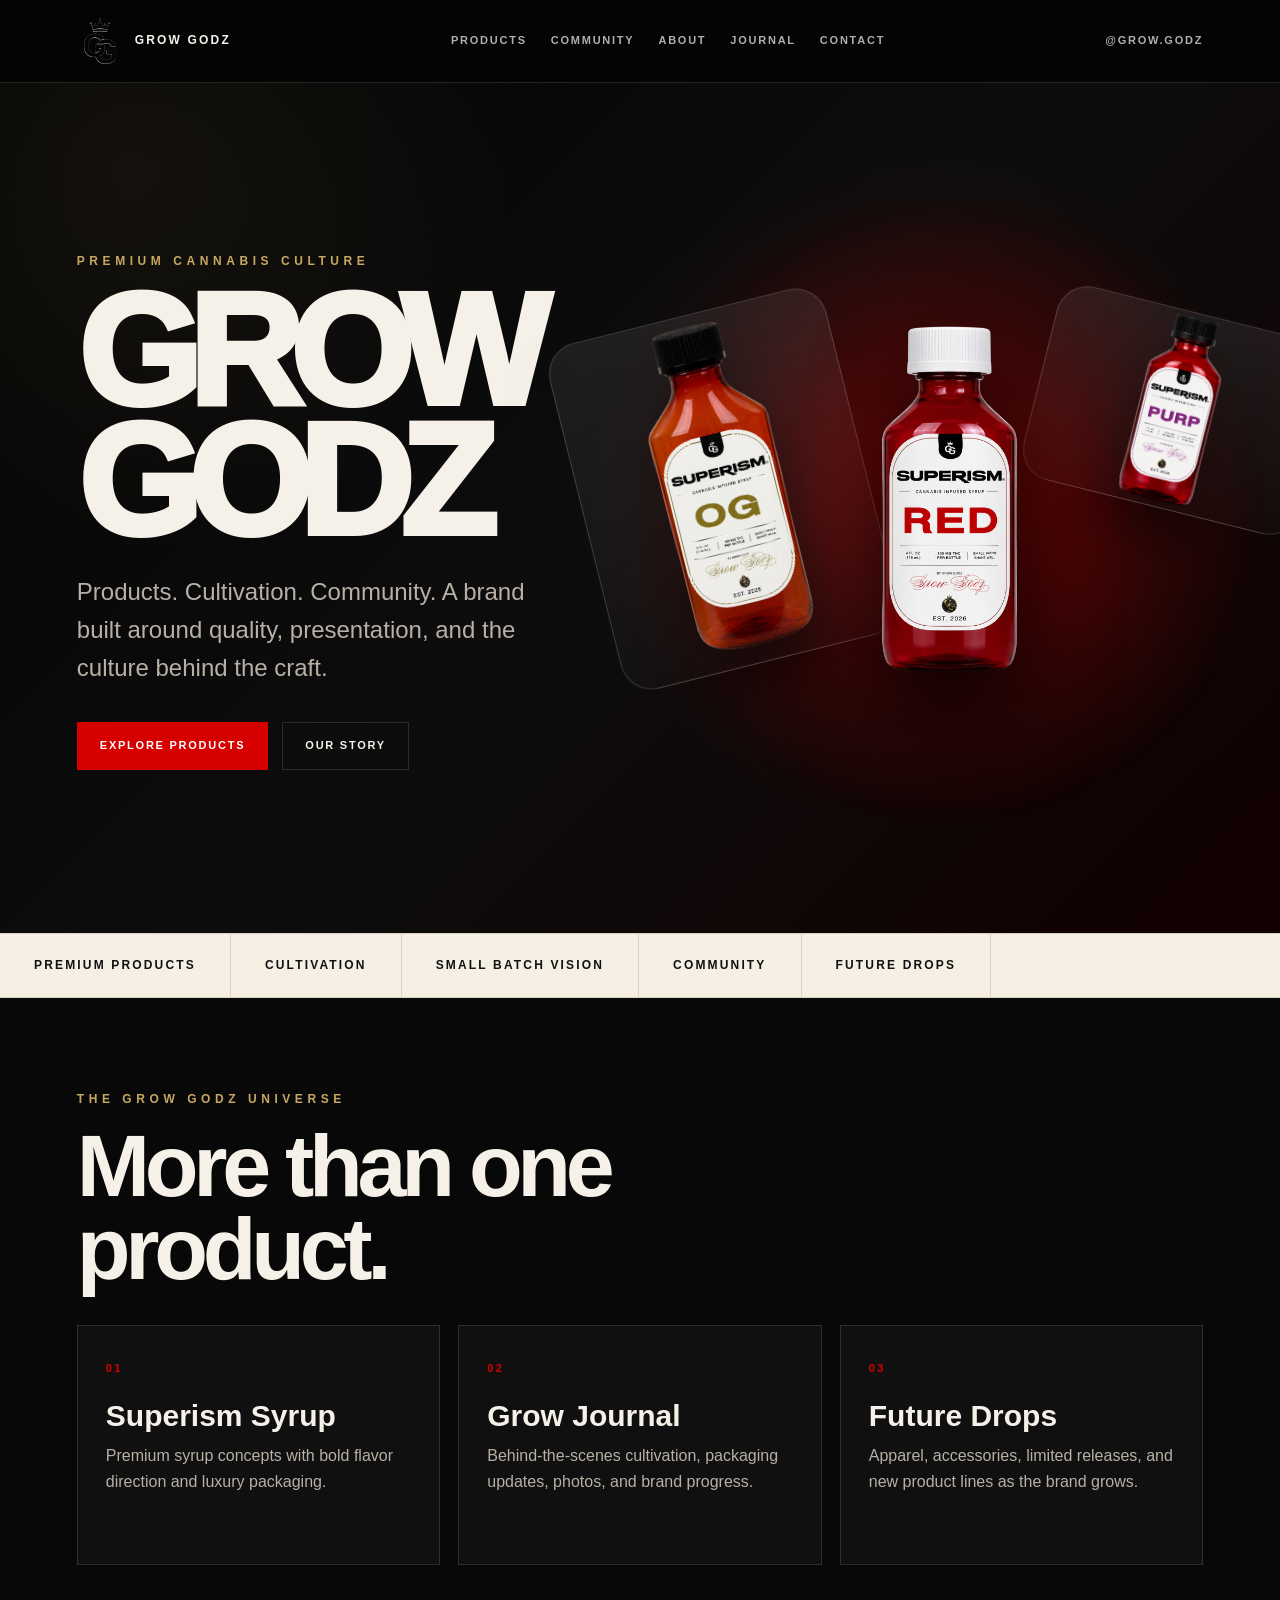
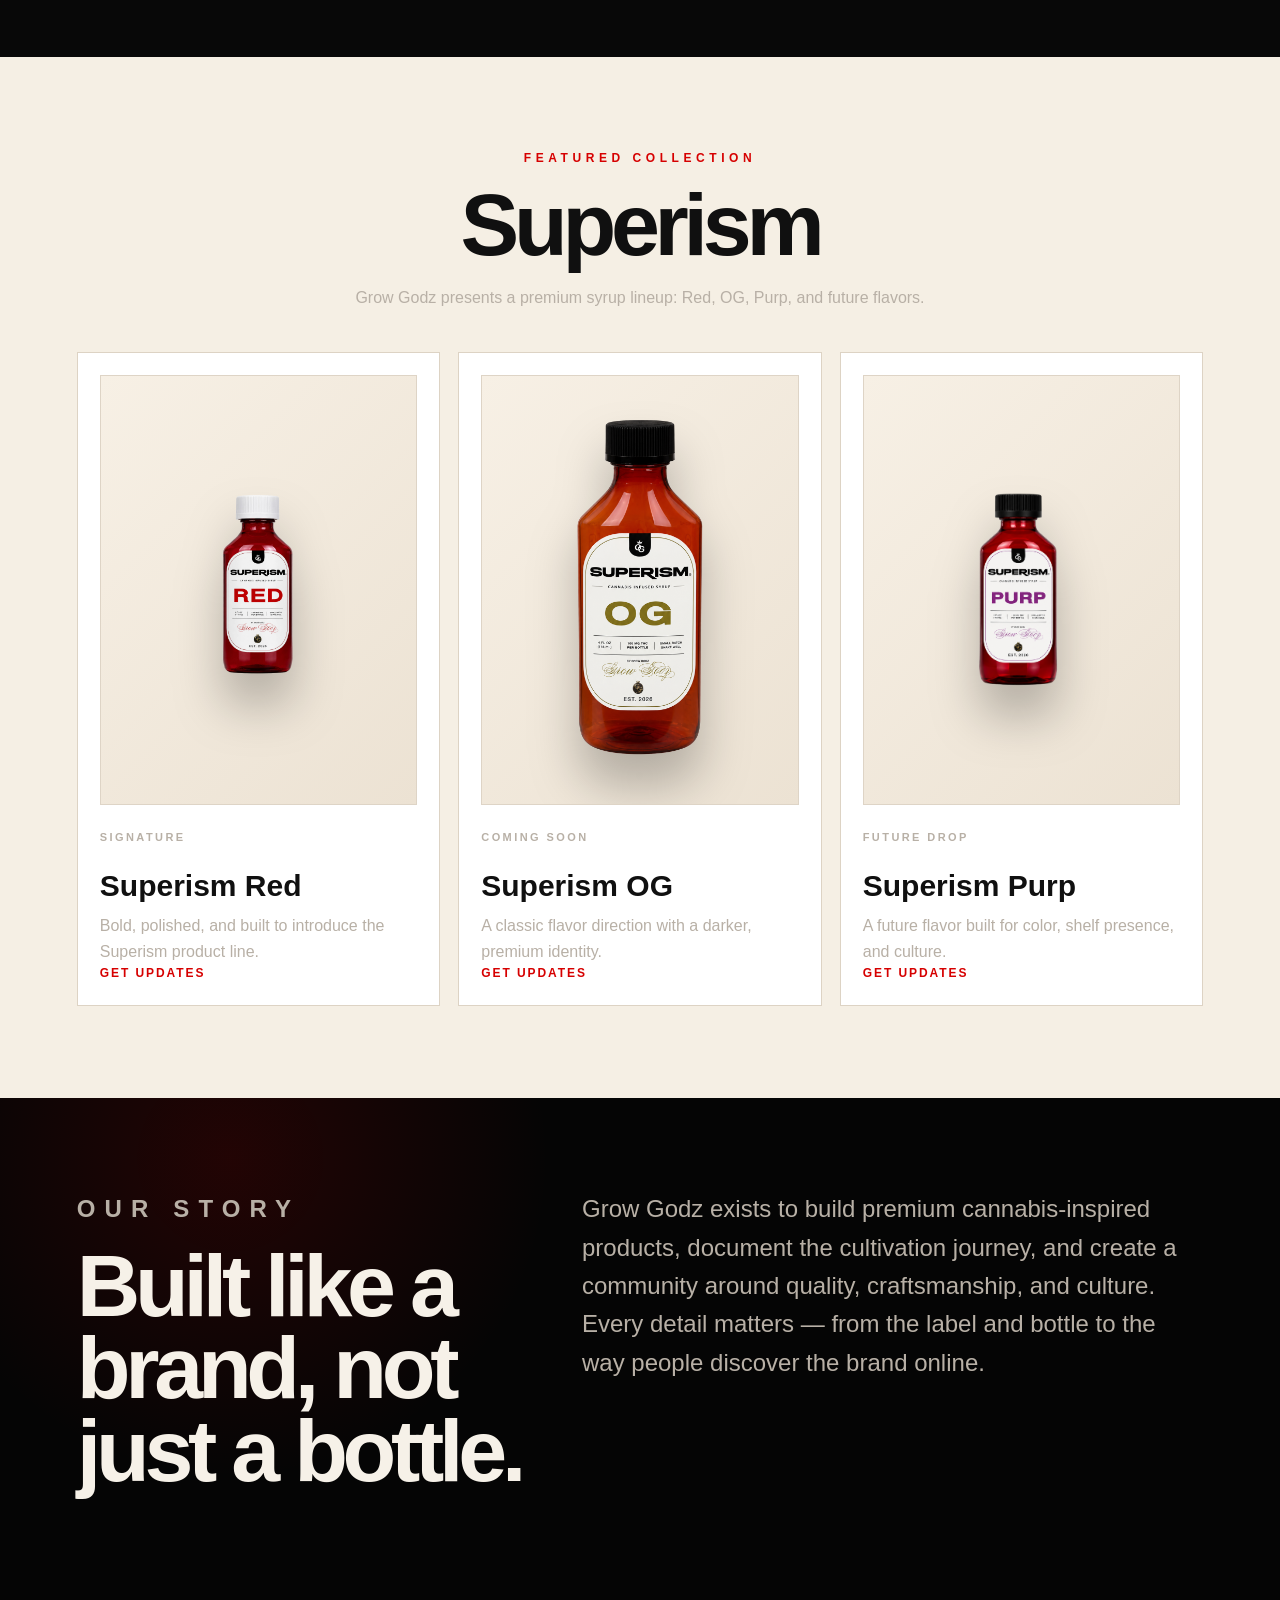
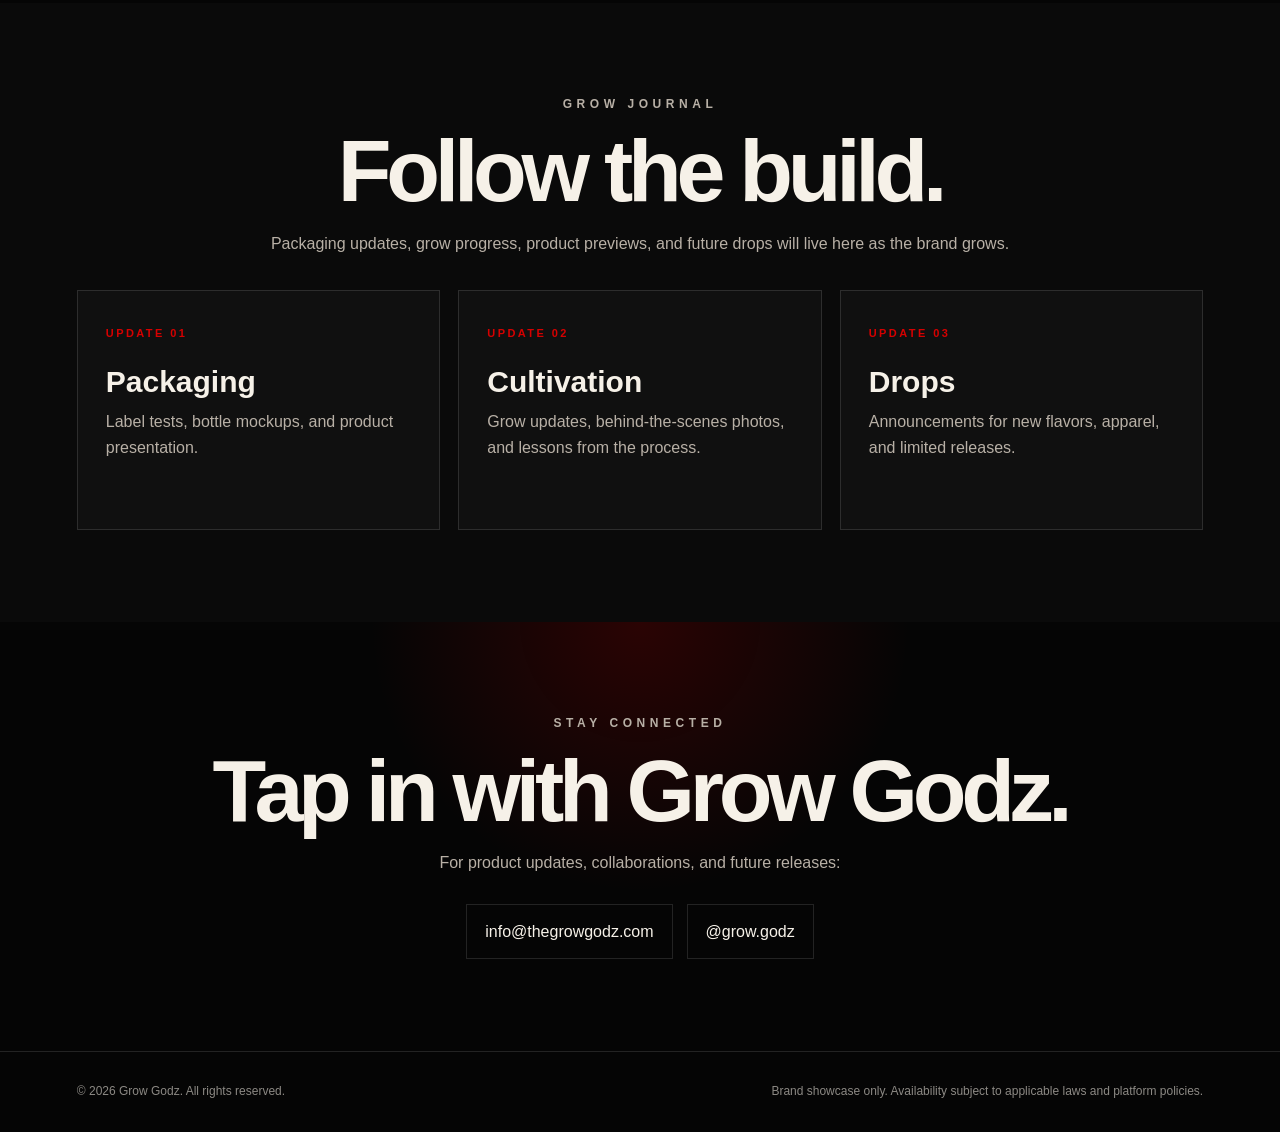
==== index.html @ 6dcb6774 "Update index.html" ====
<!DOCTYPE html>
<html lang="en">
<head> 
  <meta charset="UTF-8" />
  <meta name="viewport" content="width=device-width, initial-scale=1.0" />
  <title>Grow Godz | Premium Cannabis Culture</title>
  <meta name="description" content="Grow Godz is a premium cannabis-inspired brand building products, cultivation content, and community." />
  <link rel="stylesheet" href="style.css" />
</head>
<body>
  <header class="site-header">
    <a class="brand" href="index.html" aria-label="Grow Godz home">
      <img src="gg-logo-white.jpg" alt="Grow Godz GG logo" />
      <span>Grow Godz</span>
    </a>
    <nav class="nav">
  <a href="products.html">Products</a>
  <a href="community.html">Community</a>
  <a href="#story">About</a>
  <a href="#journal">Journal</a>
  <a href="#contact">Contact</a>
    </nav>
    <a class="ig-link" href="https://instagram.com/grow.godz" target="_blank" rel="noopener">@grow.godz</a>
  </header>

  <main>
    <section class="hero" id="home">
      <div class="hero-copy">
        <p class="eyebrow">Premium cannabis culture</p>
        <h1>GROW<br>GODZ</h1>
        <p class="lead">Products. Cultivation. Community. A brand built around quality, presentation, and the culture behind the craft.</p>
        <div class="hero-actions">
          <a href="products.html" class="btn primary">Explore Products</a>
          <a href="#story" class="btn secondary">Our Story</a>
        </div>
      </div>

      <div class="hero-showcase">
        <div class="orb"></div>
        <div class="bottle-stack">
          <img class="hero-bottle" src="bottle-redv2.png" alt="Superism Red bottle" />
          <img class="ghost-bottle ghost-og" src="bottle-og.png" alt="Superism OG bottle">
          <img class="ghost-bottle ghost-purp" src="bottle-purp.png" alt="Superism Purp bottle">
        </div>
      </div>
    </section>

    <section class="ticker">
      <span>Premium Products</span><span>Cultivation</span><span>Small Batch Vision</span><span>Community</span><span>Future Drops</span>
    </section>

    <section class="section collections">
      <div class="section-heading">
        <p class="eyebrow">The Grow Godz universe</p>
        <h2>More than one product.</h2>
      </div>
      <div class="collection-grid">
        <article><span>01</span><h3>Superism Syrup</h3><p>Premium syrup concepts with bold flavor direction and luxury packaging.</p></article>
        <article><span>02</span><h3>Grow Journal</h3><p>Behind-the-scenes cultivation, packaging updates, photos, and brand progress.</p></article>
        <article><span>03</span><h3>Future Drops</h3><p>Apparel, accessories, limited releases, and new product lines as the brand grows.</p></article>
      </div>
    </section>

    <section class="section products" id="products">
      <div class="section-heading center">
        <p class="eyebrow">Featured collection</p>
        <h2>Superism</h2>
        <p>Grow Godz presents a premium syrup lineup: Red, OG, Purp, and future flavors.</p>
      </div>
      <div class="product-grid">
        <article class="product-card red">
          <div class="product-image"><img src="bottle-redv2.png" alt="Superism Red bottle" /></div>
          <p class="tag">Signature</p><h3>Superism Red</h3>
          <p>Bold, polished, and built to introduce the Superism product line.</p>
          <a href="#contact">Get Updates</a>
        </article>
        <article class="product-card og">
          <div class="product-image">
            <img src="bottle-og.png" alt="Superism OG bottle" />
          </div>
          <p class="tag">Coming Soon</p><h3>Superism OG</h3>
          <p>A classic flavor direction with a darker, premium identity.</p>
          <a href="#contact">Get Updates</a>
        </article>
        <article class="product-card purp">
          <div class="product-image">
            <img src="bottle-purp.png" alt="Superism Purp bottle" />
          </div>
          <p class="tag">Future Drop</p><h3>Superism Purp</h3>
          <p>A future flavor built for color, shelf presence, and culture.</p>
          <a href="#contact">Get Updates</a>
        </article>
      </div>
    </section>

    <section class="section story" id="story">
      <div><p class="eyebrow">Our story</p><h2>Built like a brand, not just a bottle.</h2></div>
      <p>Grow Godz exists to build premium cannabis-inspired products, document the cultivation journey, and create a community around quality, craftsmanship, and culture. Every detail matters — from the label and bottle to the way people discover the brand online.</p>
    </section>

    <section class="section journal" id="journal">
      <div class="section-heading center">
        <p class="eyebrow">Grow Journal</p><h2>Follow the build.</h2>
        <p>Packaging updates, grow progress, product previews, and future drops will live here as the brand grows.</p>
      </div>
      <div class="journal-grid">
        <article><small>Update 01</small><h3>Packaging</h3><p>Label tests, bottle mockups, and product presentation.</p></article>
        <article><small>Update 02</small><h3>Cultivation</h3><p>Grow updates, behind-the-scenes photos, and lessons from the process.</p></article>
        <article><small>Update 03</small><h3>Drops</h3><p>Announcements for new flavors, apparel, and limited releases.</p></article>
      </div>
    </section>

    <section class="section contact" id="contact">
      <p class="eyebrow">Stay connected</p>
      <h2>Tap in with Grow Godz.</h2>
      <p>For product updates, collaborations, and future releases:</p>
      <div class="contact-links">
        <a href="mailto:info@thegrowgodz.com">info@thegrowgodz.com</a>
        <a href="https://instagram.com/grow.godz" target="_blank" rel="noopener">@grow.godz</a>
      </div>
    </section>
  </main>

  <footer>
    <p>© 2026 Grow Godz. All rights reserved.</p>
    <p>Brand showcase only. Availability subject to applicable laws and platform policies.</p>
  </footer>
</body>
</html>
---- style.css ----
* {
  box-sizing: border-box;
  margin: 0;
  padding: 0;
}

:root {
  --bg: #050505;
  --panel: #101010;
  --text: #f6f1e8;
  --muted: #b8b0a6;
  --red: #d60000;
  --gold: #c8a760;
  --cream: #f5efe4;
  --line: rgba(255,255,255,.12);
}

html {
  scroll-behavior: smooth;
}

body {
  font-family: Arial, Helvetica, sans-serif;
  background: var(--bg);
  color: var(--text);
  line-height: 1.6;
  overflow-x: hidden;
}

a {
  color: inherit;
  text-decoration: none;
}

.site-header {
  position: sticky;
  top: 0;
  z-index: 50;
  display: flex;
  align-items: center;
  justify-content: space-between;
  gap: 22px;
  padding: 18px 6vw;
  background: rgba(5,5,5,.88);
  backdrop-filter: blur(14px);
  border-bottom: 1px solid var(--line);
}

.brand {
  display: flex;
  align-items: center;
  gap: 12px;
  text-transform: uppercase;
  letter-spacing: .18em;
  font-size: 12px;
  font-weight: 800;
}

.brand img {
  width: 46px;
  height: 46px;
  object-fit: contain;
}

.nav,
.ig-link {
  display: flex;
  gap: 24px;
  text-transform: uppercase;
  letter-spacing: .16em;
  font-size: 11px;
  font-weight: 700;
}

.nav a,
.ig-link {
  color: rgba(246,241,232,.72);
}

.nav a:hover,
.ig-link:hover {
  color: var(--text);
}

.hero {
  min-height: 92vh;
  display: grid;
  grid-template-columns: 1fr 1fr;
  gap: 36px;
  align-items: center;
  padding: 78px 6vw 72px;
  background:
    radial-gradient(circle at 72% 48%, rgba(214,0,0,.26), transparent 33%),
    radial-gradient(circle at 10% 10%, rgba(200,167,96,.08), transparent 28%),
    linear-gradient(135deg, #030303, #0d0d0d 50%, #120000);
}

.eyebrow {
  color: var(--gold);
  text-transform: uppercase;
  letter-spacing: .38em;
  font-size: 12px;
  font-weight: 800;
  margin-bottom: 16px;
}

h1 {
  font-size: clamp(64px, 13vw, 158px);
  line-height: .82;
  letter-spacing: -.08em;
  font-weight: 950;
  margin-bottom: 26px;
}

.lead {
  max-width: 560px;
  color: var(--muted);
  font-size: clamp(18px, 2vw, 24px);
  margin-bottom: 34px;
}

.hero-actions {
  display: flex;
  gap: 14px;
  flex-wrap: wrap;
}

.btn {
  display: inline-flex;
  align-items: center;
  justify-content: center;
  min-height: 48px;
  padding: 0 22px;
  border: 1px solid var(--line);
  text-transform: uppercase;
  letter-spacing: .16em;
  font-size: 11px;
  font-weight: 900;
  transition: .2s ease;
}

.btn.primary {
  background: var(--red);
  border-color: var(--red);
  color: #fff;
}

.btn.secondary {
  background: transparent;
}

.btn:hover {
  transform: translateY(-2px);
}

.community-hero-card {
  width: 100%;
  max-width: 760px;
  min-height: 520px;
  border: 1px solid rgba(255,255,255,.12);
  overflow: hidden;
  box-shadow: 0 40px 80px rgba(0,0,0,.45);
}

.community-hero-card img {
  width: 100%;
  height: 100%;
  min-height: 520px;
  object-fit: cover;
  display: block;
}

.hero-showcase {
  position: relative;
  min-height: 700px;
  display: grid;
  place-items: center;
}

.orb {
  position: absolute;
  width: min(78vw, 640px);
  height: min(78vw, 640px);
  border-radius: 999px;
  filter: blur(3px);
  background: radial-gradient(circle, rgba(214,0,0,.34), rgba(214,0,0,.08) 48%, transparent 70%);
}

.bottle-stack {
  position: relative;
  width: min(760px, 92vw);
  height: 700px;
}

.hero-bottle {
  position: absolute;
  left: 50%;
  top: 50%;
  width: 560px;
  transform: translate(-50%, -50%);
  filter: drop-shadow(0 42px 46px rgba(0,0,0,.85));
  z-index: 3;
}

.ghost-bottle {
  position: absolute;
  width: 285px;
  height: auto;
  object-fit: contain;
  border: 1px solid rgba(255,255,255,.17);
  border-radius: 32px;
  background: linear-gradient(180deg, rgba(255,255,255,.08), rgba(255,255,255,.02));
  filter: drop-shadow(0 28px 30px rgba(0,0,0,.65));
  z-index: 2;
}

.ghost-og {
  left: 10px;
  top: 150px;
  transform: rotate(-14deg);
}

.ghost-purp {
  right: 10px;
  top: 150px;
  transform: rotate(14deg);
}

.ticker {
  display: flex;
  overflow-x: auto;
  background: var(--cream);
  color: #111;
  border-top: 1px solid #d9d1c4;
  border-bottom: 1px solid #d9d1c4;
}

.ticker span {
  min-width: max-content;
  padding: 22px 34px;
  border-right: 1px solid #d9d1c4;
  text-transform: uppercase;
  letter-spacing: .18em;
  font-size: 12px;
  font-weight: 900;
}

.section {
  padding: 92px 6vw;
}

.section-heading {
  max-width: 820px;
  margin-bottom: 34px;
}

.section-heading.center {
  margin-left: auto;
  margin-right: auto;
  text-align: center;
}

h2 {
  font-size: clamp(42px, 7vw, 88px);
  line-height: .94;
  letter-spacing: -.06em;
  margin-bottom: 18px;
}

h3 {
  font-size: 30px;
  line-height: 1;
  margin-bottom: 12px;
}

.collections {
  background: #080808;
}

.collection-grid,
.product-grid,
.journal-grid {
  display: grid;
  grid-template-columns: repeat(3, 1fr);
  gap: 18px;
}

.collection-grid article,
.journal-grid article {
  background: var(--panel);
  border: 1px solid var(--line);
  padding: 28px;
  min-height: 240px;
}

.collection-grid span,
.journal-grid small,
.tag {
  display: inline-block;
  color: var(--red);
  text-transform: uppercase;
  letter-spacing: .22em;
  font-size: 11px;
  font-weight: 900;
  margin-bottom: 24px;
}

.collection-grid p,
.products p,
.journal p,
.story p,
.contact p {
  color: var(--muted);
}

.products {
  background: var(--cream);
  color: #101010;
}

.products .eyebrow {
  color: var(--red);
}

.product-grid {
  margin-top: 42px;
}

.product-card {
  background: #fff;
  border: 1px solid #ddd3c4;
  padding: 22px;
  min-height: 620px;
  display: flex;
  flex-direction: column;
}

.product-image,
.product-placeholder {
  min-height: 430px;
  display: grid;
  place-items: center;
  margin-bottom: 24px;
  background: linear-gradient(135deg, #f7f0e5, #ece2d3);
  border: 1px solid #ded4c6;
  overflow: hidden;
}

.product-image img {
  width: 92%;
  max-width: 420px;
  max-height: 410px;
  height: auto;
  object-fit: contain;
  display: block;
  margin: auto;
  filter: drop-shadow(0 32px 24px rgba(0,0,0,.25));
}

.product-placeholder {
  font-size: 70px;
  font-weight: 950;
  letter-spacing: -.08em;
}

.product-card.og .product-placeholder {
  color: #b8924b;
  background: linear-gradient(135deg, #111, #2a2112);
}

.product-card.purp .product-placeholder {
  color: #cfa6ff;
  background: linear-gradient(135deg, #12071f, #2b0a4d);
}

.product-card a {
  margin-top: auto;
  color: var(--red);
  text-transform: uppercase;
  letter-spacing: .16em;
  font-size: 12px;
  font-weight: 900;
}

.story {
  display: grid;
  grid-template-columns: .85fr 1.15fr;
  gap: 46px;
  align-items: start;
  background: radial-gradient(circle at 18% 12%, rgba(214,0,0,.14), transparent 28%), #050505;
}

.story p {
  font-size: clamp(18px, 2vw, 24px);
}

.journal {
  background: #0a0a0a;
}

.contact {
  text-align: center;
  background: radial-gradient(circle at 50% 0%, rgba(214,0,0,.18), transparent 35%), #050505;
}

.contact h2 {
  margin-left: auto;
  margin-right: auto;
  max-width: 900px;
}

.contact-links {
  display: flex;
  justify-content: center;
  gap: 14px;
  flex-wrap: wrap;
  margin-top: 28px;
}

.contact-links a {
  border: 1px solid var(--line);
  padding: 14px 18px;
  color: var(--text);
}

footer {
  display: flex;
  justify-content: space-between;
  gap: 18px;
  padding: 30px 6vw;
  color: rgba(246,241,232,.56);
  border-top: 1px solid var(--line);
  font-size: 12px;
}

@media (max-width: 940px) {
  .site-header {
    flex-wrap: wrap;
  }

  .nav {
    order: 3;
    width: 100%;
    overflow-x: auto;
    padding-bottom: 4px;
  }

  .hero,
  .story {
    grid-template-columns: 1fr;
  }

  .community-hero-card {
    max-width: 100%;
    min-height: 460px;
  }

  .community-hero-card img {
    min-height: 460px;
  }

  .hero-showcase {
    min-height: 520px;
  }

  .bottle-stack {
    width: 100%;
    height: 520px;
  }

  .hero-bottle {
    width: 380px;
  }

  .ghost-bottle {
    width: 210px;
  }

  .ghost-og {
    left: 8%;
    top: 115px;
  }

  .ghost-purp {
    right: 8%;
    top: 115px;
  }

  .collection-grid,
  .product-grid,
  .journal-grid {
    grid-template-columns: 1fr;
  }

  footer {
    flex-direction: column;
  }
}

@media (max-width: 560px) {
  .site-header,
  .hero,
  .section,
  footer {
    padding-left: 5vw;
    padding-right: 5vw;
  }

  .brand img {
    width: 40px;
    height: 40px;
  }

  .ig-link {
    display: none;
  }

  .hero {
    min-height: auto;
    padding-top: 54px;
  }

  .community-hero-card {
    min-height: 360px;
  }

  .community-hero-card img {
    min-height: 360px;
  }

  .hero-showcase {
    min-height: 430px;
  }

  .bottle-stack {
    height: 430px;
  }

  .hero-bottle {
    width: 260px;
  }

  .ghost-bottle {
    width: 150px;
  }

  .ghost-og {
    left: 0;
    top: 92px;
  }

  .ghost-purp {
    right: 0;
    top: 92px;
  }

  .product-card {
    min-height: auto;
  }

  .product-image,
  .product-placeholder {
    min-height: 360px;
  }

  .product-image img {
    width: min(360px, 120%);
    max-height: 350px;
  }
}
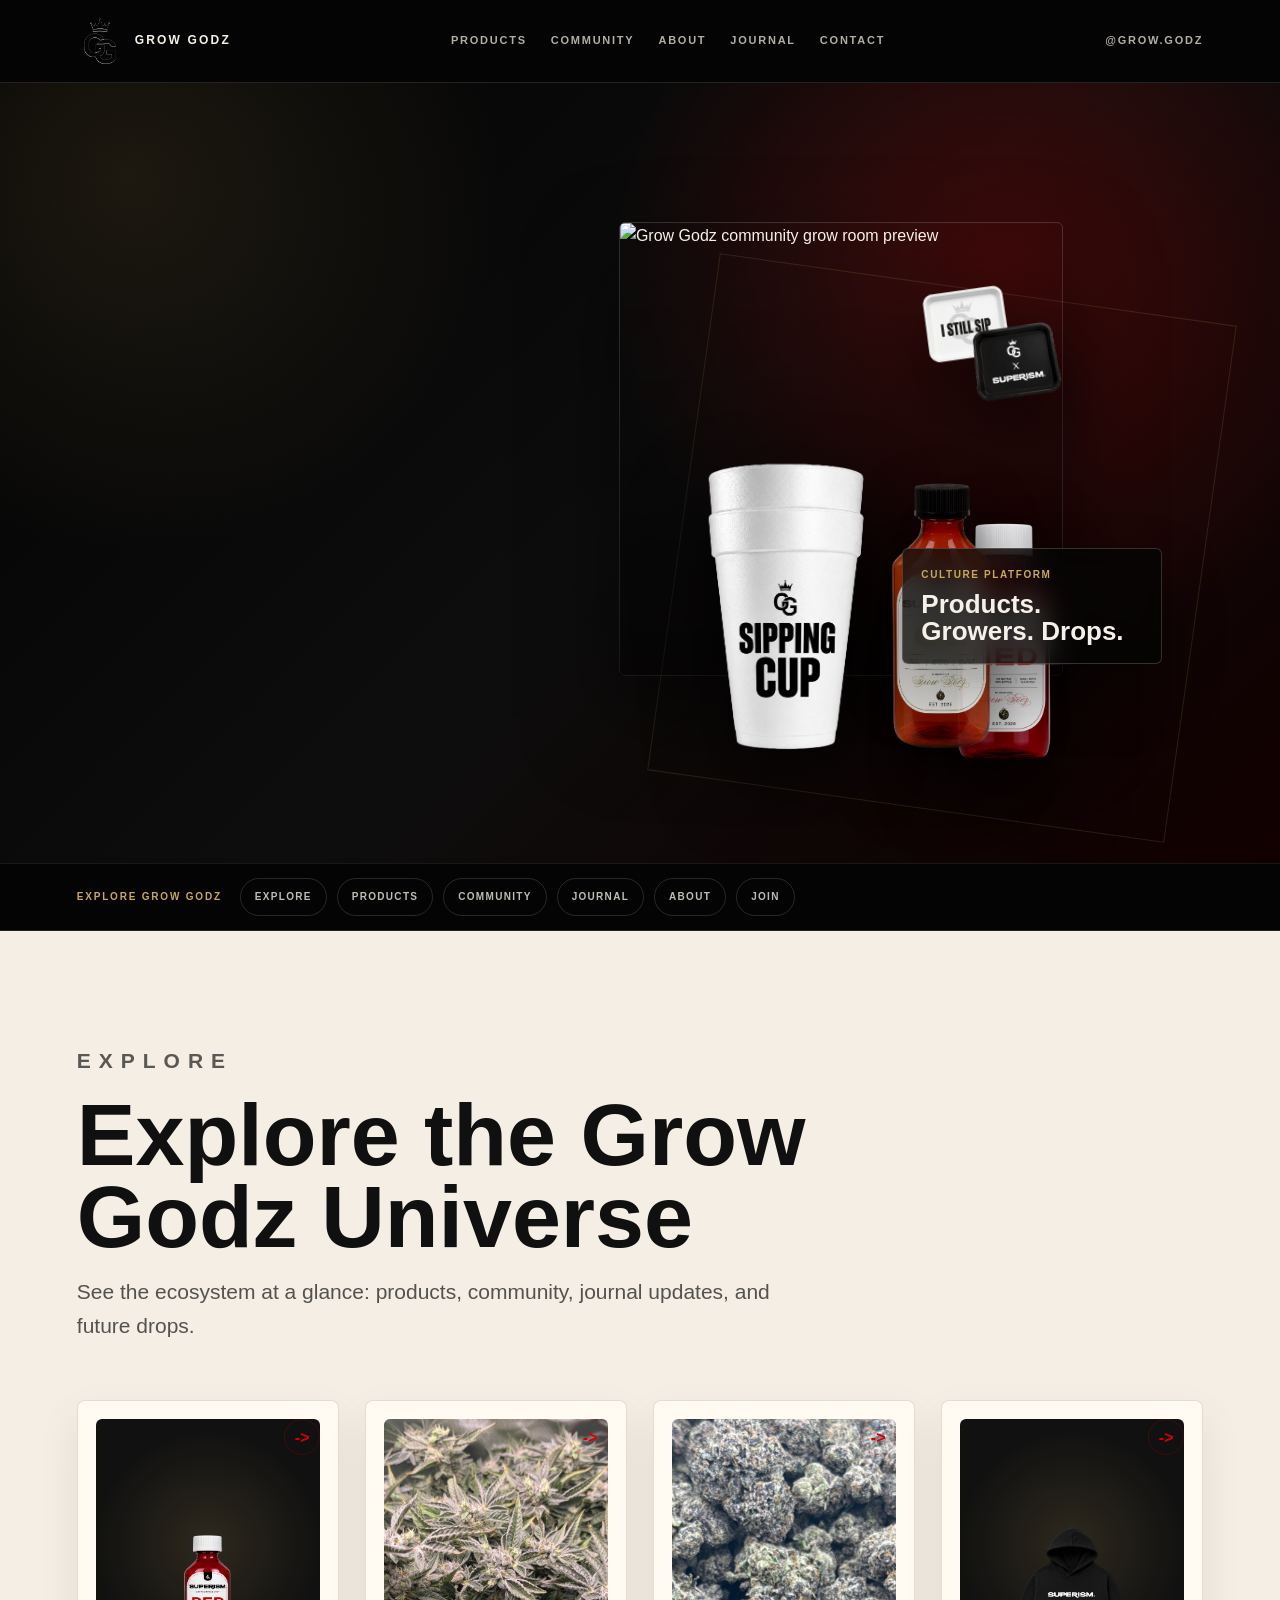
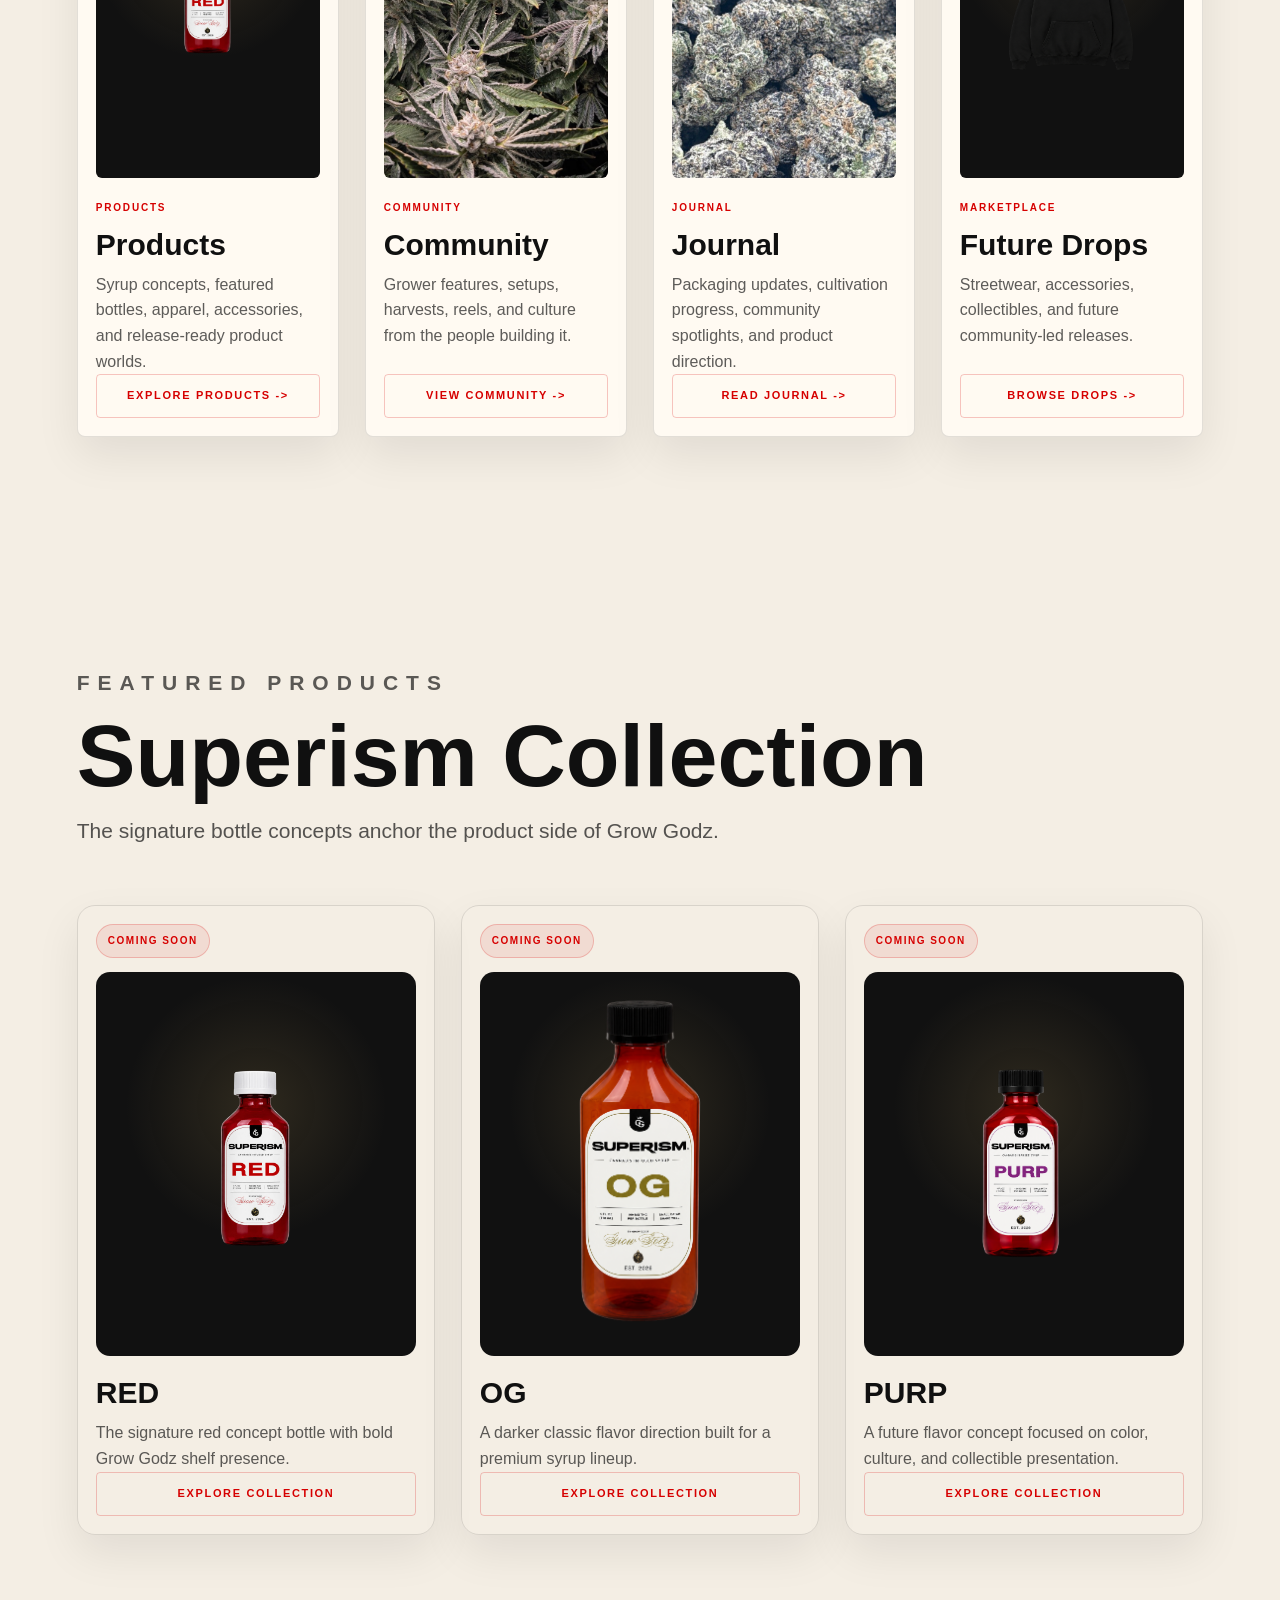
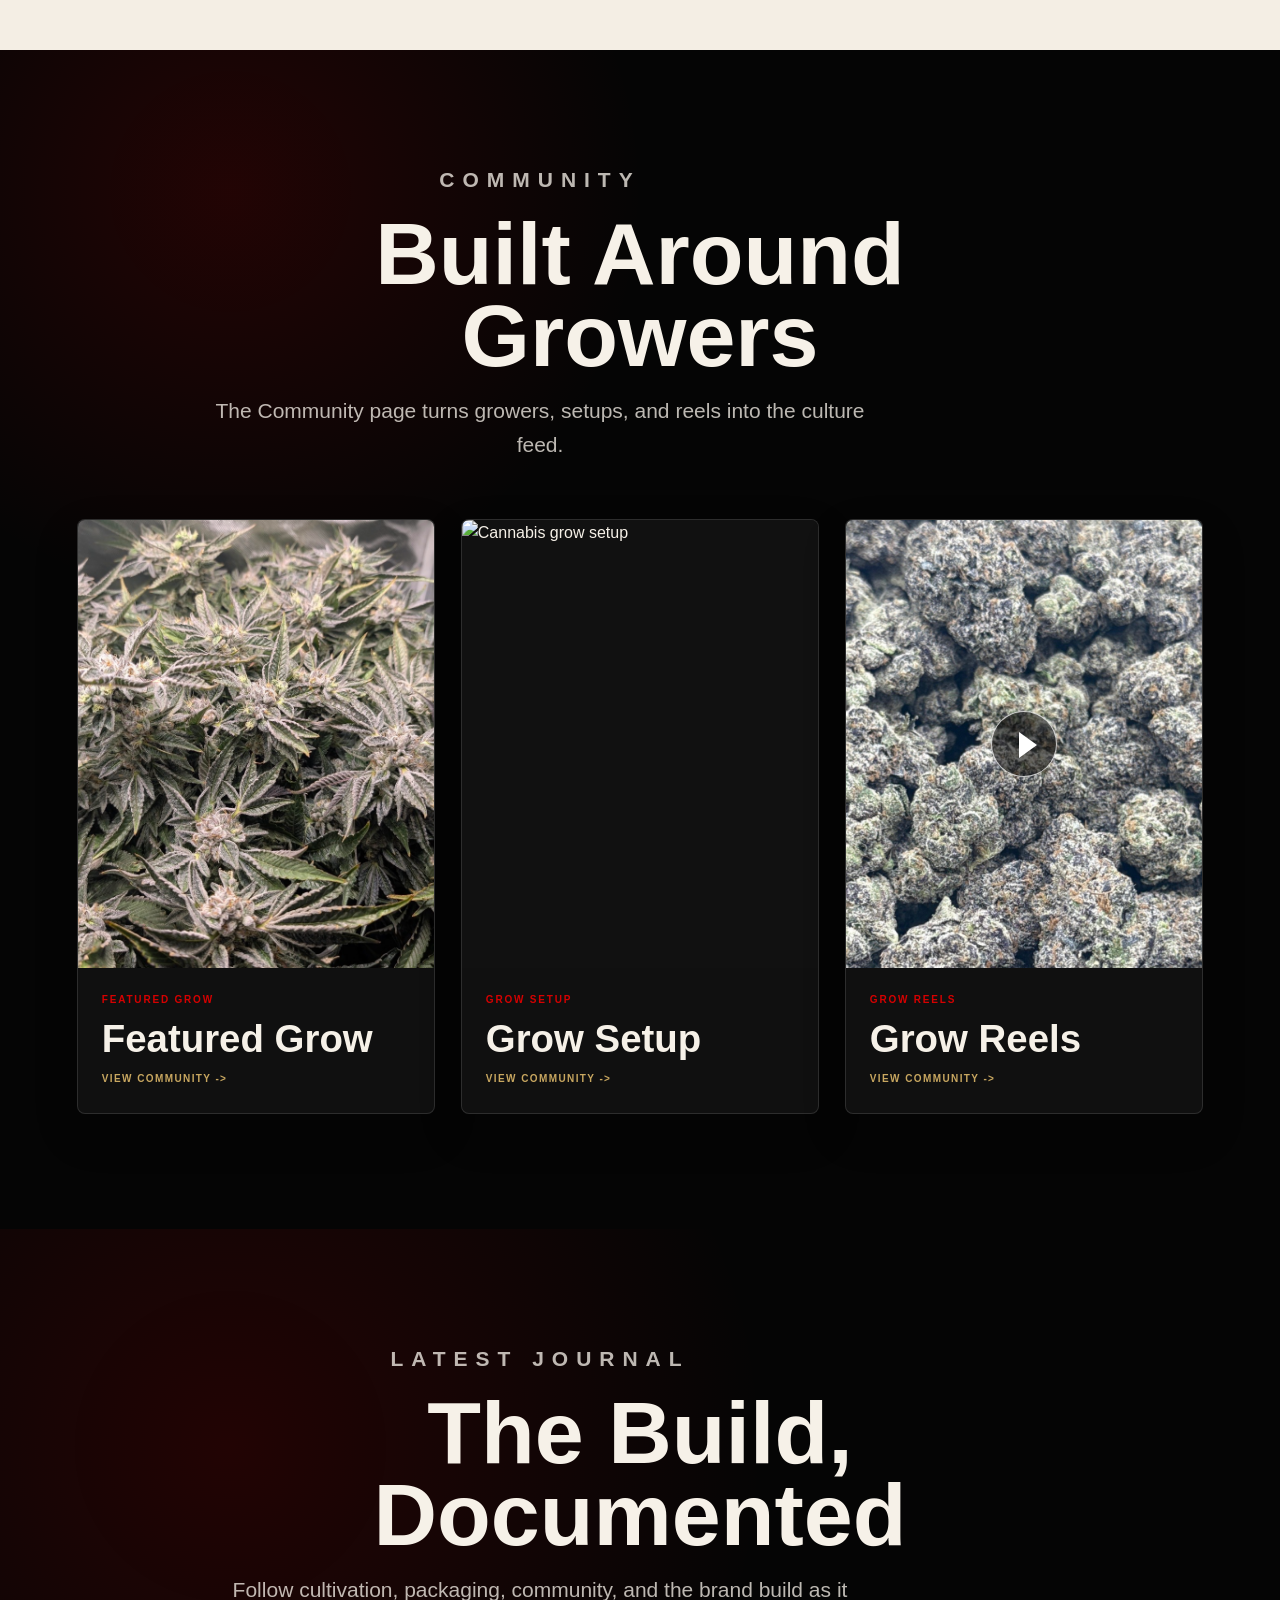
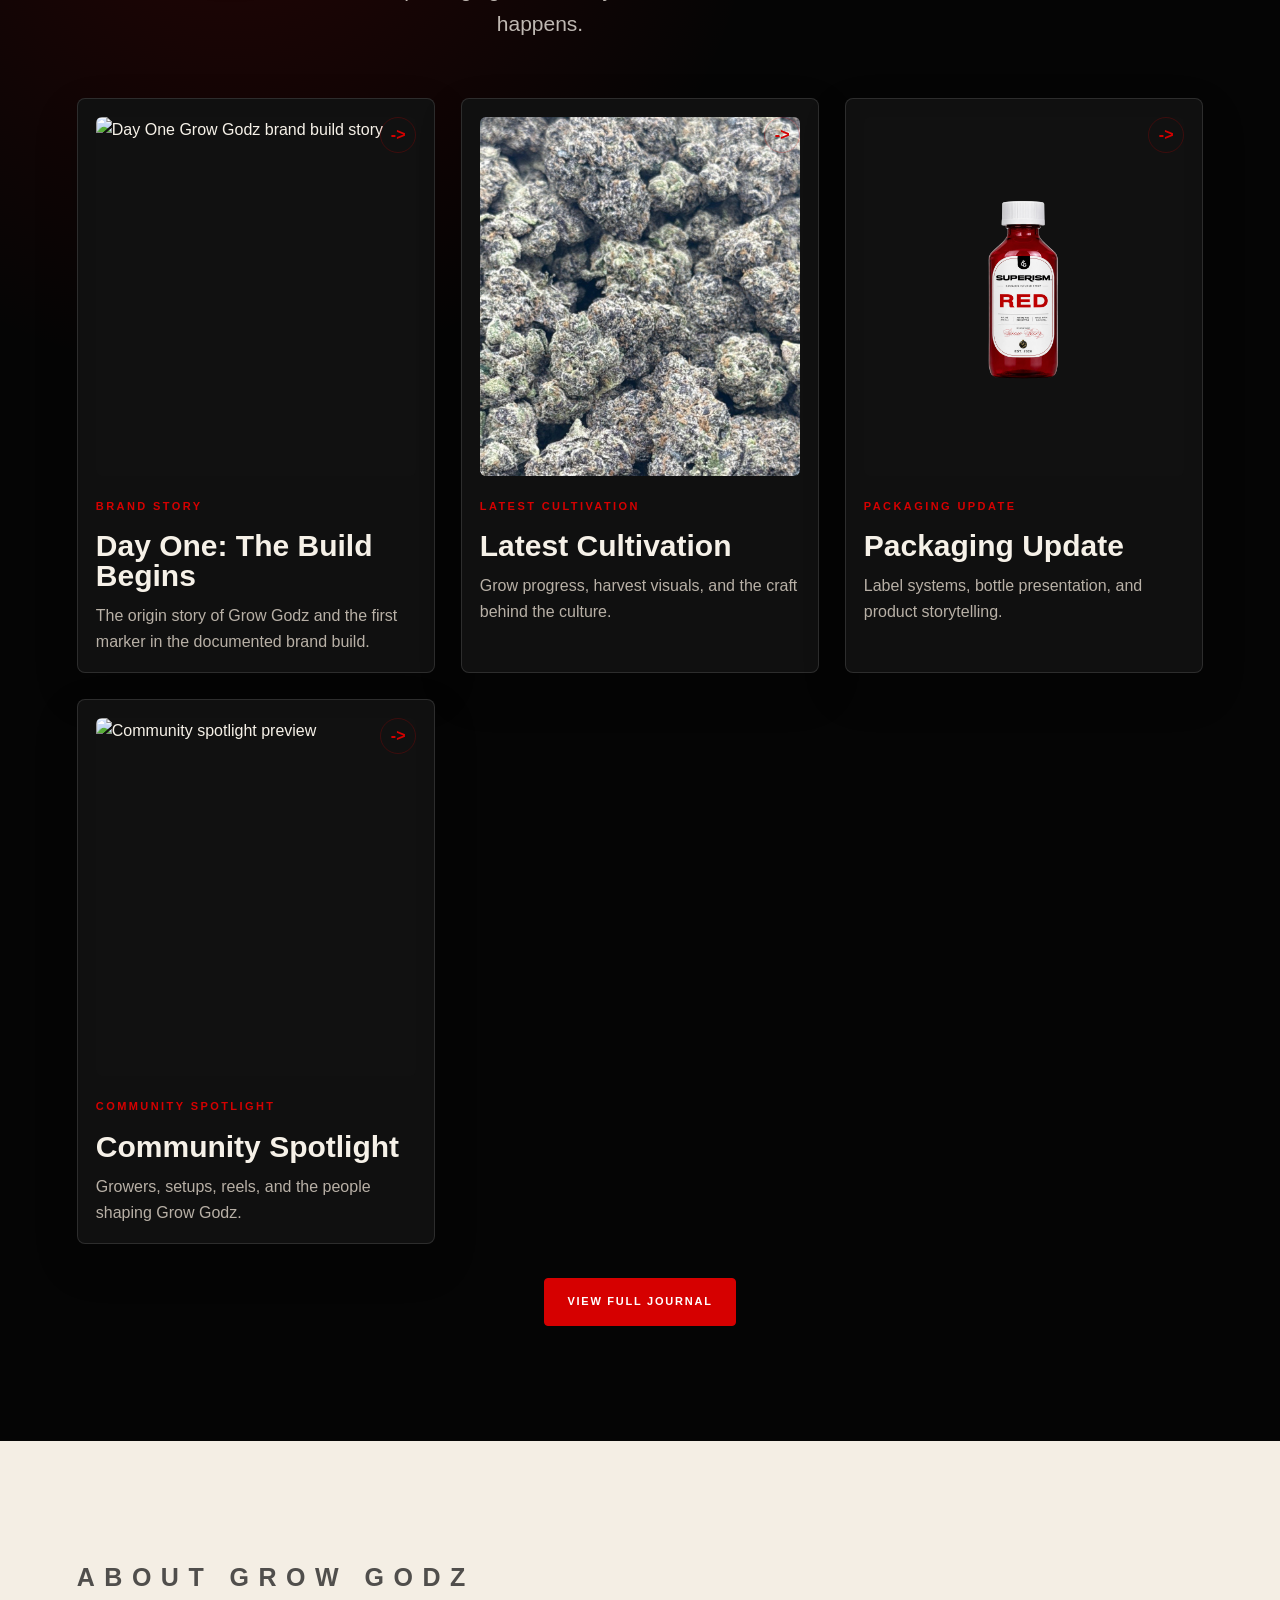
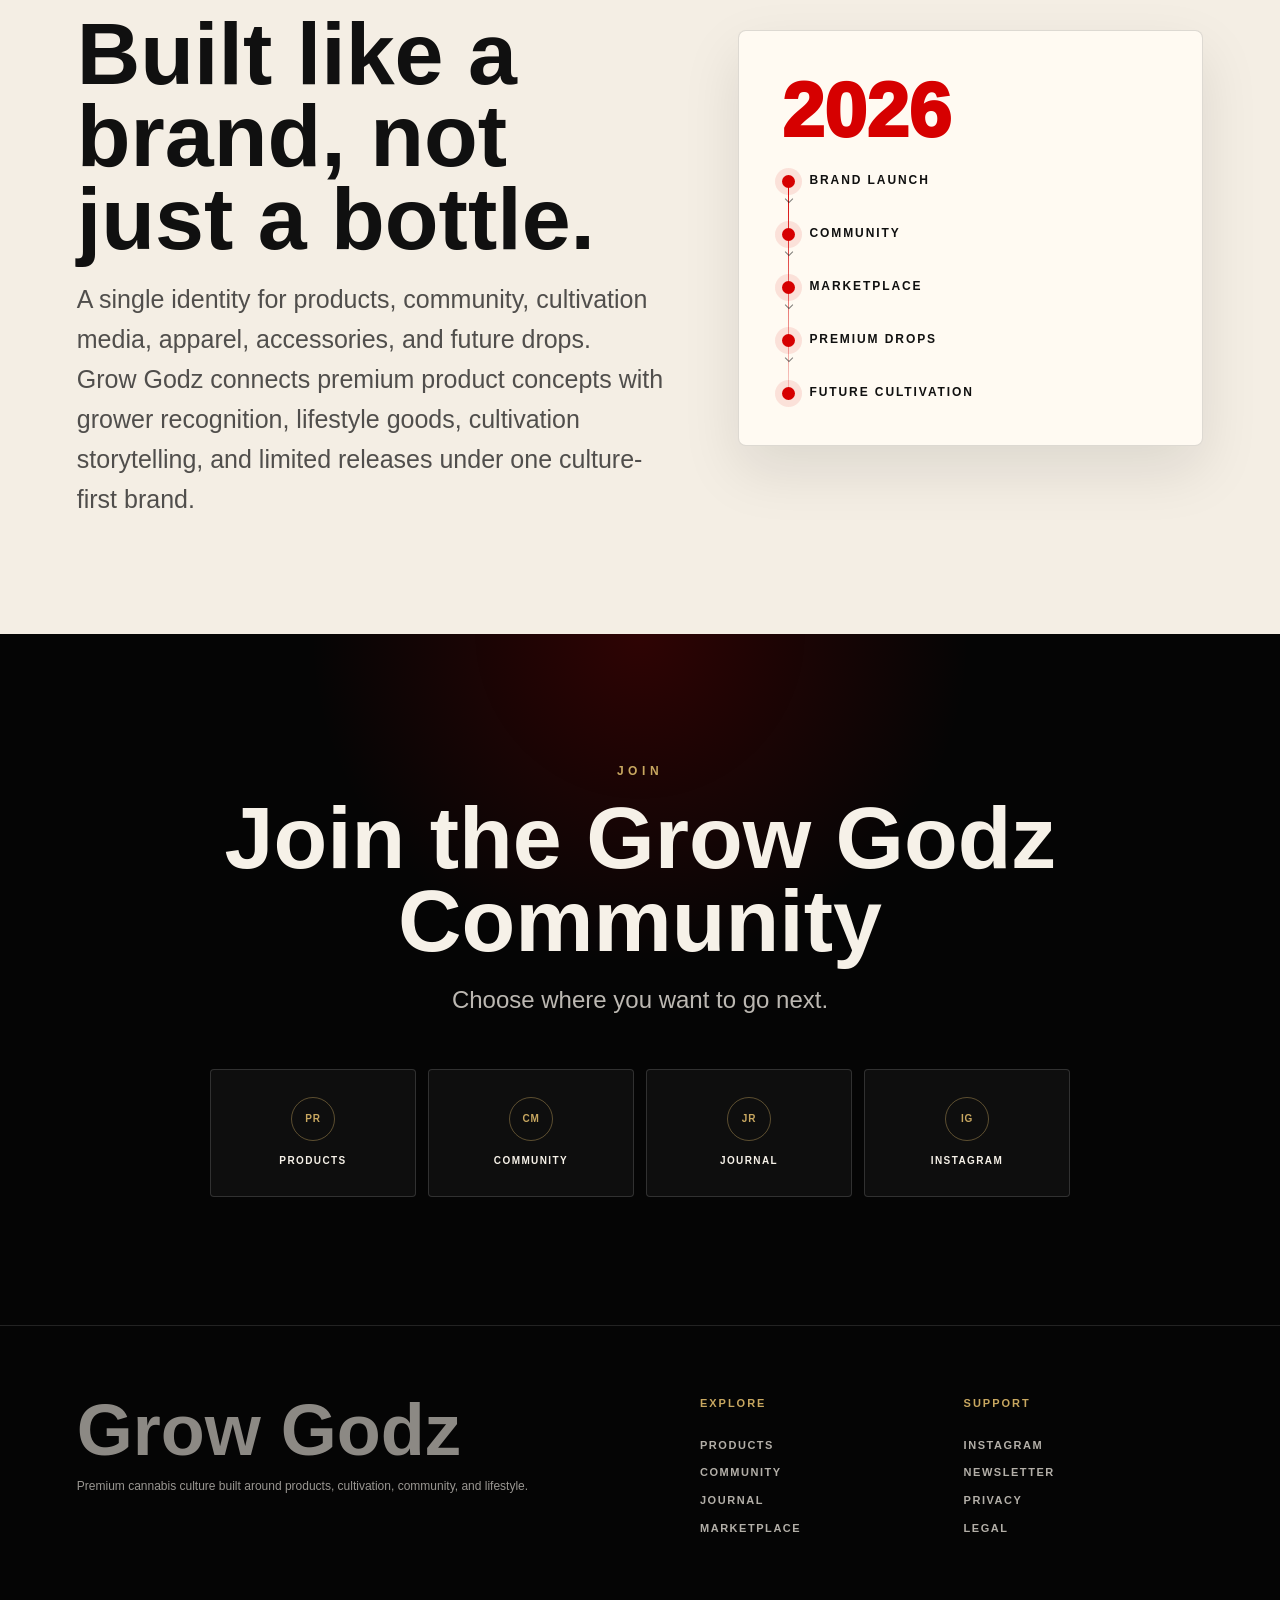
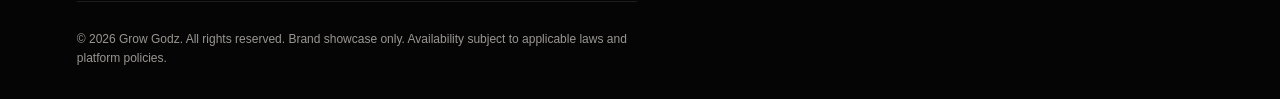
==== commit c700b8f6: "Update site files" ====
--- a/index.html
+++ b/index.html
@@ -1,129 +1,279 @@
 <!DOCTYPE html>
 <html lang="en">
-<head> 
+<head>
   <meta charset="UTF-8" />
   <meta name="viewport" content="width=device-width, initial-scale=1.0" />
   <title>Grow Godz | Premium Cannabis Culture</title>
-  <meta name="description" content="Grow Godz is a premium cannabis-inspired brand building products, cultivation content, and community." />
+  <meta name="description" content="Grow Godz is a premium cannabis culture brand connecting products, cultivation, community, marketplace drops, and creative lifestyle." />
   <link rel="stylesheet" href="style.css" />
 </head>
-<body>
+<body class="home-page">
   <header class="site-header">
     <a class="brand" href="index.html" aria-label="Grow Godz home">
       <img src="gg-logo-white.jpg" alt="Grow Godz GG logo" />
       <span>Grow Godz</span>
     </a>
-    <nav class="nav">
-  <a href="products.html">Products</a>
-  <a href="community.html">Community</a>
-  <a href="#story">About</a>
-  <a href="#journal">Journal</a>
-  <a href="#contact">Contact</a>
+
+    <nav class="nav" aria-label="Main navigation">
+      <a href="products.html">Products</a>
+      <a href="community.html">Community</a>
+      <a href="#story">About</a>
+      <a href="journal.html">Journal</a>
+      <a href="#join">Contact</a>
     </nav>
+
     <a class="ig-link" href="https://instagram.com/grow.godz" target="_blank" rel="noopener">@grow.godz</a>
   </header>
 
   <main>
-    <section class="hero" id="home">
-      <div class="hero-copy">
-        <p class="eyebrow">Premium cannabis culture</p>
-        <h1>GROW<br>GODZ</h1>
-        <p class="lead">Products. Cultivation. Community. A brand built around quality, presentation, and the culture behind the craft.</p>
+    <section class="home-hero" id="home">
+      <div class="home-hero-copy reveal">
+        <p class="eyebrow">Products / Community / Cultivation / Lifestyle</p>
+        <h1>Premium Cannabis Culture.</h1>
+        <p>
+          A premium cannabis platform built for syrup concepts, grow features, apparel, accessories,
+          cultivation storytelling, and the community moving it forward.
+        </p>
         <div class="hero-actions">
-          <a href="products.html" class="btn primary">Explore Products</a>
-          <a href="#story" class="btn secondary">Our Story</a>
+          <a href="#products" class="btn primary">Explore Products</a>
+          <a href="community.html" class="btn secondary">Join Community</a>
         </div>
       </div>
 
-      <div class="hero-showcase">
-        <div class="orb"></div>
-        <div class="bottle-stack">
-          <img class="hero-bottle" src="bottle-redv2.png" alt="Superism Red bottle" />
-          <img class="ghost-bottle ghost-og" src="bottle-og.png" alt="Superism OG bottle">
-          <img class="ghost-bottle ghost-purp" src="bottle-purp.png" alt="Superism Purp bottle">
+      <div class="home-hero-collage" aria-label="Grow Godz products, cultivation, and community preview">
+        <img class="home-hero-main" src="community-herov2.png" alt="Grow Godz community grow room preview" fetchpriority="high" />
+        <img class="home-hero-product hero-bottle-red float-slow" src="bottle-redv2.png" alt="Superism Red bottle" />
+        <img class="home-hero-product hero-bottle-og float-medium" src="bottle-og.png" alt="Superism OG bottle" />
+        <img class="home-hero-product hero-tray float-fast" src="gg-trays.png" alt="Grow Godz rolling tray" />
+        <img class="home-hero-product hero-cup float-medium" src="sipping-cup.png" alt="Grow Godz double cup accessory" />
+        <div class="hero-proof-card">
+          <span>Culture Platform</span>
+          <strong>Products. Growers. Drops.</strong>
         </div>
       </div>
     </section>
 
-    <section class="ticker">
-      <span>Premium Products</span><span>Cultivation</span><span>Small Batch Vision</span><span>Community</span><span>Future Drops</span>
-    </section>
-
-    <section class="section collections">
-      <div class="section-heading">
-        <p class="eyebrow">The Grow Godz universe</p>
-        <h2>More than one product.</h2>
-      </div>
-      <div class="collection-grid">
-        <article><span>01</span><h3>Superism Syrup</h3><p>Premium syrup concepts with bold flavor direction and luxury packaging.</p></article>
-        <article><span>02</span><h3>Grow Journal</h3><p>Behind-the-scenes cultivation, packaging updates, photos, and brand progress.</p></article>
-        <article><span>03</span><h3>Future Drops</h3><p>Apparel, accessories, limited releases, and new product lines as the brand grows.</p></article>
-      </div>
-    </section>
-
-    <section class="section products" id="products">
-      <div class="section-heading center">
-        <p class="eyebrow">Featured collection</p>
-        <h2>Superism</h2>
-        <p>Grow Godz presents a premium syrup lineup: Red, OG, Purp, and future flavors.</p>
-      </div>
-      <div class="product-grid">
-        <article class="product-card red">
-          <div class="product-image"><img src="bottle-redv2.png" alt="Superism Red bottle" /></div>
-          <p class="tag">Signature</p><h3>Superism Red</h3>
-          <p>Bold, polished, and built to introduce the Superism product line.</p>
-          <a href="#contact">Get Updates</a>
+    <nav class="home-jump-strip" aria-label="Explore Grow Godz homepage sections">
+      <span>Explore Grow Godz</span>
+      <a href="#explore">Explore</a>
+      <a href="#products">Products</a>
+      <a href="#community">Community</a>
+      <a href="journal.html">Journal</a>
+      <a href="#story">About</a>
+      <a href="#join">Join</a>
+    </nav>
+
+    <section class="home-section home-ecosystem" id="explore" aria-labelledby="ecosystem-title">
+      <div class="home-section-heading reveal">
+        <p class="eyebrow">Explore</p>
+        <h2 id="ecosystem-title">Explore the Grow Godz Universe</h2>
+        <p class="section-question">See the ecosystem at a glance: products, community, journal updates, and future drops.</p>
+      </div>
+
+      <div class="home-card-grid four-up">
+        <a class="home-feature-card reveal" href="products.html">
+          <div><img src="bottle-redv2.png" alt="Superism Red bottle" loading="lazy" /></div>
+          <span>Products</span>
+          <h3>Products</h3>
+          <p>Syrup concepts, featured bottles, apparel, accessories, and release-ready product worlds.</p>
+          <strong class="product-link">Explore Products -></strong>
+        </a>
+
+        <a class="home-feature-card reveal" href="community.html">
+          <div><img src="gotw1.png" alt="Featured cannabis grow" loading="lazy" /></div>
+          <span>Community</span>
+          <h3>Community</h3>
+          <p>Grower features, setups, harvests, reels, and culture from the people building it.</p>
+          <strong class="product-link">View Community -></strong>
+        </a>
+
+        <a class="home-feature-card reveal" href="journal.html">
+          <div><img src="harvestpic.png" alt="Cannabis cultivation harvest" loading="lazy" /></div>
+          <span>Journal</span>
+          <h3>Journal</h3>
+          <p>Packaging updates, cultivation progress, community spotlights, and product direction.</p>
+          <strong class="product-link">Read Journal -></strong>
+        </a>
+
+        <a class="home-feature-card reveal" href="products.html#future-drops">
+          <div><img src="hoodie-black.png" alt="Grow Godz black hoodie" loading="lazy" /></div>
+          <span>Marketplace</span>
+          <h3>Future Drops</h3>
+          <p>Streetwear, accessories, collectibles, and future community-led releases.</p>
+          <strong class="product-link">Browse Drops -></strong>
+        </a>
+      </div>
+    </section>
+
+    <section class="home-section home-featured-products" id="products" aria-labelledby="featured-products-title">
+      <div class="home-section-heading reveal">
+        <p class="eyebrow">Featured Products</p>
+        <h2 id="featured-products-title">Superism Collection</h2>
+        <p class="section-question">The signature bottle concepts anchor the product side of Grow Godz.</p>
+      </div>
+
+      <div class="market-grid three-up">
+        <article class="market-card contain-media reveal">
+          <span class="product-badge">Coming Soon</span>
+          <div class="market-card-image"><img src="bottle-redv2.png" alt="Superism Red bottle" loading="lazy" /></div>
+          <h3>RED</h3>
+          <p>The signature red concept bottle with bold Grow Godz shelf presence.</p>
+          <a class="product-link" href="products.html#syrups">Explore Collection</a>
         </article>
-        <article class="product-card og">
-          <div class="product-image">
-            <img src="bottle-og.png" alt="Superism OG bottle" />
+
+        <article class="market-card contain-media reveal">
+          <span class="product-badge">Coming Soon</span>
+          <div class="market-card-image"><img src="bottle-og.png" alt="Superism OG bottle" loading="lazy" /></div>
+          <h3>OG</h3>
+          <p>A darker classic flavor direction built for a premium syrup lineup.</p>
+          <a class="product-link" href="products.html#syrups">Explore Collection</a>
+        </article>
+
+        <article class="market-card contain-media reveal">
+          <span class="product-badge">Coming Soon</span>
+          <div class="market-card-image"><img src="bottle-purp.png" alt="Superism Purp bottle" loading="lazy" /></div>
+          <h3>PURP</h3>
+          <p>A future flavor concept focused on color, culture, and collectible presentation.</p>
+          <a class="product-link" href="products.html#syrups">Explore Collection</a>
+        </article>
+      </div>
+    </section>
+
+    <section class="home-section home-community-preview" id="community" aria-labelledby="growers-title">
+      <div class="home-section-heading center reveal">
+        <p class="eyebrow">Community</p>
+        <h2 id="growers-title">Built Around Growers</h2>
+        <p class="section-question">The Community page turns growers, setups, and reels into the culture feed.</p>
+      </div>
+
+      <div class="home-card-grid three-up community-feed">
+        <a class="home-feed-card reveal" href="community.html">
+          <div><img src="gotw1.png" alt="Frosty featured cannabis grow" loading="lazy" /></div>
+          <span>Featured Grow</span>
+          <h3>Featured Grow</h3>
+          <strong>View Community -></strong>
+        </a>
+
+        <a class="home-feed-card reveal" href="community.html">
+          <div><img src="setup.png" alt="Cannabis grow setup" loading="lazy" /></div>
+          <span>Grow Setup</span>
+          <h3>Grow Setup</h3>
+          <strong>View Community -></strong>
+        </a>
+
+        <a class="home-feed-card reveal" href="community.html">
+          <div>
+            <img src="harvestpic.png" alt="Grow reels thumbnail" loading="lazy" />
+            <span class="play-icon" aria-hidden="true"></span>
           </div>
-          <p class="tag">Coming Soon</p><h3>Superism OG</h3>
-          <p>A classic flavor direction with a darker, premium identity.</p>
-          <a href="#contact">Get Updates</a>
-        </article>
-        <article class="product-card purp">
-          <div class="product-image">
-            <img src="bottle-purp.png" alt="Superism Purp bottle" />
-          </div>
-          <p class="tag">Future Drop</p><h3>Superism Purp</h3>
-          <p>A future flavor built for color, shelf presence, and culture.</p>
-          <a href="#contact">Get Updates</a>
-        </article>
-      </div>
-    </section>
-
-    <section class="section story" id="story">
-      <div><p class="eyebrow">Our story</p><h2>Built like a brand, not just a bottle.</h2></div>
-      <p>Grow Godz exists to build premium cannabis-inspired products, document the cultivation journey, and create a community around quality, craftsmanship, and culture. Every detail matters — from the label and bottle to the way people discover the brand online.</p>
-    </section>
-
-    <section class="section journal" id="journal">
-      <div class="section-heading center">
-        <p class="eyebrow">Grow Journal</p><h2>Follow the build.</h2>
-        <p>Packaging updates, grow progress, product previews, and future drops will live here as the brand grows.</p>
-      </div>
-      <div class="journal-grid">
-        <article><small>Update 01</small><h3>Packaging</h3><p>Label tests, bottle mockups, and product presentation.</p></article>
-        <article><small>Update 02</small><h3>Cultivation</h3><p>Grow updates, behind-the-scenes photos, and lessons from the process.</p></article>
-        <article><small>Update 03</small><h3>Drops</h3><p>Announcements for new flavors, apparel, and limited releases.</p></article>
-      </div>
-    </section>
-
-    <section class="section contact" id="contact">
-      <p class="eyebrow">Stay connected</p>
-      <h2>Tap in with Grow Godz.</h2>
-      <p>For product updates, collaborations, and future releases:</p>
-      <div class="contact-links">
-        <a href="mailto:info@thegrowgodz.com">info@thegrowgodz.com</a>
-        <a href="https://instagram.com/grow.godz" target="_blank" rel="noopener">@grow.godz</a>
+          <span>Grow Reels</span>
+          <h3>Grow Reels</h3>
+          <strong>View Community -></strong>
+        </a>
+      </div>
+    </section>
+
+    <section class="home-section home-journal" id="journal" aria-labelledby="journal-title">
+      <div class="home-section-heading center reveal">
+        <p class="eyebrow">Latest Journal</p>
+        <h2 id="journal-title">The Build, Documented</h2>
+        <p class="section-question">Follow cultivation, packaging, community, and the brand build as it happens.</p>
+      </div>
+
+      <div class="journal-grid home-journal-grid">
+        <a class="journal-card reveal" href="journal.html#day-one">
+          <div><img src="community-herov2.png" alt="Day One Grow Godz brand build story" loading="lazy" /></div>
+          <small>Brand Story</small>
+          <h3>Day One: The Build Begins</h3>
+          <p>The origin story of Grow Godz and the first marker in the documented brand build.</p>
+        </a>
+
+        <a class="journal-card reveal" href="journal.html#cultivation">
+          <div><img src="harvestpic.png" alt="Cultivation journal preview" loading="lazy" /></div>
+          <small>Latest Cultivation</small>
+          <h3>Latest Cultivation</h3>
+          <p>Grow progress, harvest visuals, and the craft behind the culture.</p>
+        </a>
+
+        <a class="journal-card journal-product-card reveal" href="journal.html#packaging">
+          <div><img src="bottle-redv2.png" alt="Packaging update preview" loading="lazy" /></div>
+          <small>Packaging Update</small>
+          <h3>Packaging Update</h3>
+          <p>Label systems, bottle presentation, and product storytelling.</p>
+        </a>
+
+        <a class="journal-card reveal" href="journal.html#community-spotlight">
+          <div><img src="community-hero.png" alt="Community spotlight preview" loading="lazy" /></div>
+          <small>Community Spotlight</small>
+          <h3>Community Spotlight</h3>
+          <p>Growers, setups, reels, and the people shaping Grow Godz.</p>
+        </a>
+      </div>
+
+      <div class="journal-preview-actions reveal">
+        <a class="btn primary" href="journal.html">View Full Journal</a>
+      </div>
+    </section>
+
+    <section class="home-story" id="story" aria-labelledby="story-title">
+      <div class="reveal">
+        <p class="eyebrow">About Grow Godz</p>
+        <h2 id="story-title">Built like a brand, not just a bottle.</h2>
+        <p class="section-question">A single identity for products, community, cultivation media, apparel, accessories, and future drops.</p>
+        <p>
+          Grow Godz connects premium product concepts with grower recognition, lifestyle goods,
+          cultivation storytelling, and limited releases under one culture-first brand.
+        </p>
+      </div>
+
+      <div class="roadmap reveal" aria-label="Grow Godz roadmap">
+        <div class="roadmap-year">2026</div>
+        <ol>
+          <li>Brand Launch</li>
+          <li>Community</li>
+          <li>Marketplace</li>
+          <li>Premium Drops</li>
+          <li>Future Cultivation</li>
+        </ol>
+      </div>
+    </section>
+
+    <section class="home-final-cta" id="join" aria-labelledby="community-title">
+      <p class="eyebrow reveal">Join</p>
+      <h2 id="community-title" class="reveal">Join the Grow Godz Community</h2>
+      <p class="reveal">Choose where you want to go next.</p>
+
+      <div class="community-link-grid reveal" aria-label="Community links">
+        <a href="products.html"><span>PR</span>Products</a>
+        <a href="community.html"><span>CM</span>Community</a>
+        <a href="journal.html"><span>JR</span>Journal</a>
+        <a href="https://instagram.com/grow.godz" target="_blank" rel="noopener"><span>IG</span>Instagram</a>
       </div>
     </section>
   </main>
 
-  <footer>
-    <p>© 2026 Grow Godz. All rights reserved.</p>
-    <p>Brand showcase only. Availability subject to applicable laws and platform policies.</p>
+  <footer class="site-footer">
+    <div>
+      <h2>Grow Godz</h2>
+      <p>Premium cannabis culture built around products, cultivation, community, and lifestyle.</p>
+    </div>
+    <div class="footer-columns">
+      <nav aria-label="Explore footer links">
+        <h3>Explore</h3>
+        <a href="products.html">Products</a>
+        <a href="community.html">Community</a>
+        <a href="journal.html">Journal</a>
+        <a href="products.html#future-drops">Marketplace</a>
+      </nav>
+      <nav aria-label="Support footer links">
+        <h3>Support</h3>
+        <a href="https://instagram.com/grow.godz" target="_blank" rel="noopener">Instagram</a>
+        <a href="mailto:info@thegrowgodz.com?subject=Grow%20Godz%20Newsletter">Newsletter</a>
+        <a href="privacy.html">Privacy</a>
+        <a href="legal.html">Legal</a>
+      </nav>
+    </div>
+    <p class="footer-legal">&copy; 2026 Grow Godz. All rights reserved. Brand showcase only. Availability subject to applicable laws and platform policies.</p>
   </footer>
 </body>
 </html>
--- a/style.css
+++ b/style.css
@@ -154,9 +154,10 @@
 }
 
 .community-hero-card {
+  position: relative;
   width: 100%;
   max-width: 760px;
-  min-height: 520px;
+  aspect-ratio: 4 / 3;
   border: 1px solid rgba(255,255,255,.12);
   overflow: hidden;
   box-shadow: 0 40px 80px rgba(0,0,0,.45);
@@ -165,8 +166,8 @@
 .community-hero-card img {
   width: 100%;
   height: 100%;
-  min-height: 520px;
   object-fit: cover;
+  object-position: center;
   display: block;
 }
 
@@ -337,7 +338,7 @@
 
 .product-image,
 .product-placeholder {
-  min-height: 430px;
+  height: 360px;
   display: grid;
   place-items: center;
   margin-bottom: 24px;
@@ -347,14 +348,19 @@
 }
 
 .product-image img {
-  width: 92%;
-  max-width: 420px;
-  max-height: 410px;
-  height: auto;
+  width: 100%;
+  height: 100%;
+  object-fit: cover;
+  display: block;
+}
+
+.community-page .product-image img {
+  max-width: 100%;
+  max-height: 100%;
+  min-width: 0;
+  min-height: 0;
   object-fit: contain;
-  display: block;
-  margin: auto;
-  filter: drop-shadow(0 32px 24px rgba(0,0,0,.25));
+  padding: 10px;
 }
 
 .product-placeholder {
@@ -452,11 +458,7 @@
 
   .community-hero-card {
     max-width: 100%;
-    min-height: 460px;
-  }
-
-  .community-hero-card img {
-    min-height: 460px;
+    aspect-ratio: 16 / 11;
   }
 
   .hero-showcase {
@@ -521,11 +523,7 @@
   }
 
   .community-hero-card {
-    min-height: 360px;
-  }
-
-  .community-hero-card img {
-    min-height: 360px;
+    aspect-ratio: 1 / 1;
   }
 
   .hero-showcase {
@@ -558,13 +556,3190 @@
     min-height: auto;
   }
 
-  .product-image,
-  .product-placeholder {
-    min-height: 360px;
-  }
-
-  .product-image img {
-    width: min(360px, 120%);
-    max-height: 350px;
-  }
-}+.product-image,
+.product-placeholder {
+  height: 300px;
+}
+
+.product-image img {
+  width: 100%;
+  height: 100%;
+  object-fit: cover;
+}
+}
+
+.community-page .product-card {
+  min-height: auto;
+}
+
+.community-page .product-image,
+.community-page .product-placeholder {
+  height: clamp(220px, 58vw, 340px);
+}
+
+.community-page .product-placeholder {
+  border-radius: 0;
+}
+
+.community-stats{
+display:grid;
+grid-template-columns:repeat(3,1fr);
+gap:20px;
+margin-bottom:50px;
+text-align:center;
+}
+
+.community-stats div{
+background:#101010;
+border:1px solid rgba(255,255,255,.08);
+padding:28px 18px;
+}
+
+.community-stats strong{
+display:block;
+font-size:34px;
+font-weight:900;
+color:#fff;
+margin-bottom:8px;
+}
+
+.community-stats span{
+color:#aaa;
+text-transform:uppercase;
+letter-spacing:.18em;
+font-size:11px;
+}
+
+@media(max-width:700px){
+.community-stats{
+grid-template-columns:1fr;
+}
+}
+
+.hero-tag {
+    position: absolute;
+    background: rgba(5, 5, 5, .82);
+    backdrop-filter: blur(10px);
+    color: #fff;
+    padding: 12px 20px;
+    border: 1px solid rgba(255,255,255,.14);
+    border-radius: 8px;
+    font-size: 11px;
+    font-weight: 900;
+    letter-spacing: .18em;
+    text-transform: uppercase;
+    transition: .25s ease;
+    box-shadow: 0 18px 34px rgba(0,0,0,.28);
+    text-decoration: none;
+}
+
+.hero-tag:hover {
+    background: rgba(214, 0, 0, .92);
+    border-color: rgba(214,0,0,.92);
+    transform: translateY(-3px);
+    box-shadow: 0 24px 48px rgba(214,0,0,.22);
+}
+
+.top-left {
+    top: 24px;
+    left: 24px;
+}
+
+.top-right {
+    top: 24px;
+    right: 24px;
+}
+
+.bottom-left {
+    bottom: 24px;
+    left: 24px;
+}
+
+.bottom-right {
+    bottom: 24px;
+    right: 24px;
+}
+
+@media (max-width: 700px) {
+    .hero-tag {
+        padding: 10px 14px;
+        font-size: 9px;
+        letter-spacing: .14em;
+    }
+
+    .top-left,
+    .top-right,
+    .bottom-left,
+    .bottom-right {
+        top: auto;
+        right: auto;
+        left: auto;
+        bottom: auto;
+    }
+
+    .top-left {
+        top: 14px;
+        left: 14px;
+    }
+
+    .top-right {
+        top: 14px;
+        right: 14px;
+    }
+
+    .bottom-left {
+        bottom: 14px;
+        left: 14px;
+    }
+
+    .bottom-right {
+        bottom: 14px;
+        right: 14px;
+    }
+}
+@media (max-width: 560px) {
+  .community-page .hero {
+    gap: 28px;
+  }
+
+  .community-page .product-grid {
+    gap: 22px;
+  }
+
+  .community-page .product-card {
+    padding: 16px;
+  }
+
+  .community-page .product-image,
+  .community-page .product-placeholder {
+    height: min(78vw, 280px);
+  }
+
+  .hero-tag {
+    padding: 7px 10px;
+    font-size: 8px;
+    letter-spacing: .1em;
+    border-radius: 9px;
+  }
+
+  .top-left {
+    top: 10px;
+    left: 10px;
+  }
+
+  .top-right {
+    top: 10px;
+    right: 10px;
+  }
+
+  .bottom-left {
+    bottom: 10px;
+    left: 10px;
+  }
+
+  .bottom-right {
+    bottom: 10px;
+    right: 10px;
+  }
+}
+
+/* Community page polish: scoped overrides keep the rest of the plain HTML/CSS site unchanged for GitHub Pages. */
+.community-page {
+  --community-card: #111;
+  --community-card-strong: #15120e;
+  --community-copy: rgba(246,241,232,.74);
+  --community-shadow: 0 28px 70px rgba(0,0,0,.34);
+}
+
+/* Editorial typography: improves hierarchy on this page without changing product/home pages. */
+.community-page h1,
+.community-page h2 {
+  letter-spacing: 0;
+}
+
+.community-page h1 {
+  max-width: 780px;
+  font-size: clamp(58px, 11vw, 142px);
+}
+
+.community-page h2 {
+  font-size: clamp(38px, 6vw, 78px);
+}
+
+.community-page h3 {
+  letter-spacing: 0;
+}
+
+.community-page .lead,
+.community-page .section-heading p {
+  color: var(--community-copy);
+}
+
+.community-page .section {
+  padding-top: clamp(78px, 9vw, 118px);
+  padding-bottom: clamp(78px, 9vw, 118px);
+}
+
+/* Accessibility polish: visible keyboard states and stronger hover states for every button/link styled as an action. */
+.community-page a:focus-visible,
+.community-page .btn:focus-visible,
+.community-page .hero-tag:focus-visible {
+  outline: 2px solid var(--gold);
+  outline-offset: 4px;
+}
+
+.community-page .btn,
+.community-page .product-card a,
+.community-page .contact-links a {
+  border-radius: 3px;
+}
+
+.community-page .btn:hover,
+.community-page .btn:focus-visible,
+.community-page .product-card a:hover,
+.community-page .product-card a:focus-visible,
+.community-page .contact-links a:hover,
+.community-page .contact-links a:focus-visible {
+  color: #fff;
+  border-color: var(--red);
+  background: var(--red);
+}
+
+/* Hero image: fixed-height rules were replaced with aspect ratios so the image crops cleanly at every size. */
+.community-page .community-hero-card {
+  isolation: isolate;
+  aspect-ratio: 5 / 4;
+  border-color: rgba(255,255,255,.18);
+  background: #080808;
+  box-shadow: 0 44px 90px rgba(0,0,0,.5);
+}
+
+.community-page .community-hero-card::after {
+  content: "";
+  position: absolute;
+  inset: 0;
+  z-index: 1;
+  pointer-events: none;
+  background:
+    linear-gradient(180deg, rgba(0,0,0,.08), rgba(0,0,0,.62)),
+    radial-gradient(circle at 22% 18%, rgba(200,167,96,.18), transparent 34%);
+}
+
+.community-page .community-hero-card img {
+  transform: scale(1.01);
+  object-fit: cover;
+  object-position: center;
+}
+
+/* Premium hero labels: glassy, compact, and layered above the hero overlay. */
+.community-page .hero-tag {
+  z-index: 2;
+  display: inline-flex;
+  align-items: center;
+  justify-content: center;
+  min-height: 38px;
+  max-width: calc(50% - 28px);
+  border-color: rgba(255,255,255,.24);
+  border-radius: 999px;
+  background: rgba(8,8,8,.72);
+  color: #fff;
+  line-height: 1;
+  white-space: nowrap;
+}
+
+.community-page .hero-tag:hover,
+.community-page .hero-tag:focus-visible {
+  background: rgba(214,0,0,.9);
+  border-color: rgba(255,255,255,.42);
+  transform: translateY(-3px);
+}
+
+/* Community Highlights: denser editorial cards with lift animation and a stronger spotlight card. */
+.community-page .community-highlight-grid {
+  gap: clamp(18px, 2vw, 26px);
+  align-items: stretch;
+}
+
+.community-page .community-highlight-card {
+  position: relative;
+  min-height: 280px;
+  display: flex;
+  flex-direction: column;
+  justify-content: flex-end;
+  gap: 12px;
+  padding: clamp(26px, 3vw, 36px);
+  overflow: hidden;
+  background:
+    linear-gradient(180deg, rgba(255,255,255,.035), rgba(255,255,255,0)),
+    var(--community-card);
+  transition: transform .25s ease, border-color .25s ease, box-shadow .25s ease, background .25s ease;
+}
+
+.community-page .community-highlight-card::before {
+  content: "";
+  position: absolute;
+  inset: 0;
+  opacity: 0;
+  pointer-events: none;
+  background: radial-gradient(circle at 20% 0%, rgba(200,167,96,.18), transparent 42%);
+  transition: opacity .25s ease;
+}
+
+.community-page .community-highlight-card:hover {
+  transform: translateY(-6px);
+  border-color: rgba(200,167,96,.34);
+  box-shadow: var(--community-shadow);
+}
+
+.community-page .community-highlight-card:hover::before {
+  opacity: 1;
+}
+
+.community-page .community-highlight-card span,
+.community-page .community-highlight-card h3,
+.community-page .community-highlight-card p {
+  position: relative;
+  z-index: 1;
+}
+
+.community-page .featured-grow {
+  background:
+    linear-gradient(135deg, rgba(214,0,0,.24), rgba(200,167,96,.08)),
+    var(--community-card-strong);
+  border-color: rgba(200,167,96,.38);
+}
+
+.community-page .featured-grow h3 {
+  font-size: clamp(34px, 4vw, 52px);
+}
+
+/* Featured Gallery: images dominate the card, cards equalize in height, and actions align at the bottom. */
+.community-page .community-gallery {
+  background: #f4eee4;
+}
+
+.community-page .community-gallery .product-grid {
+  grid-template-columns: repeat(4, minmax(0, 1fr));
+  gap: clamp(18px, 2vw, 26px);
+  align-items: stretch;
+}
+
+.community-page .gallery-card {
+  height: 100%;
+  min-height: 610px;
+  padding: 16px;
+  border-color: rgba(17,17,17,.14);
+  background: #fff;
+  box-shadow: 0 18px 42px rgba(17,17,17,.08);
+  transition: transform .25s ease, box-shadow .25s ease, border-color .25s ease;
+}
+
+.community-page .gallery-card:hover {
+  transform: translateY(-7px);
+  border-color: rgba(214,0,0,.28);
+  box-shadow: 0 30px 68px rgba(17,17,17,.16);
+}
+
+.community-page .gallery-card .product-image,
+.community-page .gallery-card .product-placeholder {
+  height: clamp(320px, 31vw, 430px);
+  margin-bottom: 22px;
+  background: #111;
+  border: 0;
+}
+
+.community-page .gallery-card .product-image img {
+  width: 100%;
+  height: 100%;
+  max-width: none;
+  max-height: none;
+  padding: 0;
+  object-fit: cover;
+  object-position: center;
+  transition: transform .45s ease;
+}
+
+.community-page .gallery-card:hover .product-image img {
+  transform: scale(1.055);
+}
+
+.community-page .gallery-card .tag {
+  margin-bottom: 12px;
+  color: var(--red);
+}
+
+.community-page .gallery-card h3 {
+  font-size: clamp(25px, 2vw, 32px);
+  line-height: 1.04;
+}
+
+.community-page .gallery-card p {
+  color: rgba(17,17,17,.7);
+}
+
+.community-page .gallery-card a {
+  display: inline-flex;
+  align-items: center;
+  justify-content: center;
+  min-height: 42px;
+  margin-top: auto;
+  padding: 0 14px;
+  border: 1px solid rgba(214,0,0,.24);
+}
+
+.community-page .product-placeholder {
+  color: #f6f1e8;
+  font-size: clamp(34px, 5vw, 64px);
+  letter-spacing: .12em;
+  background:
+    radial-gradient(circle at 50% 35%, rgba(214,0,0,.38), transparent 42%),
+    #111;
+}
+
+/* Submission area: removes manual line-break spacing and aligns the final call-to-action buttons. */
+.community-page .submission-steps {
+  display: flex;
+  flex-direction: column;
+  gap: 12px;
+}
+
+.community-page .submission-steps h3 {
+  margin-top: 16px;
+}
+
+.community-page .submission-steps h3:first-child {
+  margin-top: 0;
+}
+
+.community-page .submission-steps .hero-actions {
+  margin-top: 20px;
+}
+
+.community-section-actions {
+  display: flex;
+  flex-wrap: wrap;
+  gap: 14px;
+  margin-top: 30px;
+}
+
+.community-page .community-week,
+.community-page .community-badges,
+.community-page .future-community {
+  background: #080808;
+}
+
+.community-week-grid,
+.badge-grid,
+.future-grid,
+.hall-grid {
+  display: grid;
+  gap: clamp(16px, 2vw, 24px);
+}
+
+.community-week-grid {
+  grid-template-columns: repeat(5, minmax(0, 1fr));
+}
+
+.community-week-card,
+.badge-card,
+.future-grid article {
+  min-height: 230px;
+  padding: clamp(22px, 2.5vw, 32px);
+  border: 1px solid rgba(255,255,255,.12);
+  background:
+    linear-gradient(180deg, rgba(255,255,255,.045), rgba(255,255,255,.01)),
+    var(--community-card);
+  transition: transform .25s ease, border-color .25s ease, box-shadow .25s ease;
+}
+
+.community-week-card:hover,
+.badge-card:hover,
+.future-grid article:hover {
+  transform: translateY(-6px);
+  border-color: rgba(200,167,96,.35);
+  box-shadow: var(--community-shadow);
+}
+
+.community-week-card span,
+.badge-card span,
+.future-grid span,
+.challenge-details span,
+.community-spotlight-copy span,
+.hall-card span {
+  display: inline-block;
+  color: var(--red);
+  text-transform: uppercase;
+  letter-spacing: .18em;
+  font-size: 10px;
+  font-weight: 900;
+  margin-bottom: 16px;
+}
+
+.community-week-card h3,
+.badge-card h3,
+.future-grid h3 {
+  font-size: clamp(24px, 2.4vw, 34px);
+}
+
+.community-week-card p,
+.badge-card p,
+.future-grid p {
+  color: var(--community-copy);
+}
+
+.community-spotlight-hub {
+  background:
+    radial-gradient(circle at 82% 14%, rgba(214,0,0,.14), transparent 28%),
+    #050505;
+}
+
+.community-spotlight-feature {
+  display: grid;
+  grid-template-columns: minmax(0, 1.05fr) minmax(360px, .95fr);
+  overflow: hidden;
+  border: 1px solid rgba(255,255,255,.14);
+  background: #101010;
+  box-shadow: 0 34px 82px rgba(0,0,0,.34);
+}
+
+.community-spotlight-image {
+  min-height: 560px;
+  background: #111;
+  overflow: hidden;
+}
+
+.community-spotlight-image img {
+  width: 100%;
+  height: 100%;
+  display: block;
+  object-fit: cover;
+  transition: transform .45s ease;
+}
+
+.community-spotlight-feature:hover .community-spotlight-image img {
+  transform: scale(1.045);
+}
+
+.community-spotlight-copy {
+  display: flex;
+  flex-direction: column;
+  justify-content: center;
+  padding: clamp(28px, 5vw, 56px);
+}
+
+.community-spotlight-copy h3 {
+  font-size: clamp(42px, 5vw, 70px);
+  line-height: .92;
+}
+
+.community-spotlight-copy dl {
+  display: grid;
+  gap: 20px;
+  margin: 24px 0 30px;
+}
+
+.community-spotlight-copy div {
+  padding-top: 18px;
+  border-top: 1px solid rgba(255,255,255,.1);
+}
+
+.community-spotlight-copy dt {
+  color: var(--gold);
+  text-transform: uppercase;
+  letter-spacing: .16em;
+  font-size: 10px;
+  font-weight: 900;
+  margin-bottom: 8px;
+}
+
+.community-spotlight-copy dd {
+  color: var(--community-copy);
+}
+
+.community-page .community-garden-grid {
+  grid-template-columns: repeat(auto-fit, minmax(240px, 1fr));
+}
+
+.community-page .community-garden-grid .latest-submission {
+  border-color: rgba(200,167,96,.34);
+  background: #fffaf2;
+}
+
+.monthly-challenge {
+  background:
+    radial-gradient(circle at 80% 18%, rgba(200,167,96,.18), transparent 30%),
+    linear-gradient(135deg, #090909, #130000);
+}
+
+.challenge-panel {
+  padding: clamp(28px, 5vw, 58px);
+  border: 1px solid rgba(200,167,96,.28);
+  background:
+    linear-gradient(135deg, rgba(255,255,255,.06), rgba(255,255,255,.015)),
+    rgba(8,8,8,.86);
+  box-shadow: 0 34px 82px rgba(0,0,0,.36);
+}
+
+.challenge-theme {
+  color: #fff;
+  font-size: clamp(22px, 3vw, 36px);
+  font-weight: 900;
+}
+
+.challenge-details {
+  display: grid;
+  grid-template-columns: repeat(4, minmax(0, 1fr));
+  gap: clamp(16px, 2vw, 24px);
+}
+
+.challenge-details article {
+  min-height: 250px;
+  padding: clamp(22px, 2.5vw, 30px);
+  border: 1px solid rgba(255,255,255,.12);
+  background: rgba(255,255,255,.04);
+}
+
+.challenge-details p,
+.challenge-details li {
+  color: var(--community-copy);
+}
+
+.challenge-details ul {
+  display: grid;
+  gap: 10px;
+  list-style: none;
+}
+
+.challenge-details li {
+  position: relative;
+  padding-left: 18px;
+}
+
+.challenge-details li::before {
+  content: "";
+  position: absolute;
+  left: 0;
+  top: .72em;
+  width: 7px;
+  height: 7px;
+  border-radius: 999px;
+  background: var(--gold);
+}
+
+.badge-grid {
+  grid-template-columns: repeat(auto-fit, minmax(220px, 1fr));
+}
+
+.badge-card {
+  min-height: 260px;
+}
+
+.badge-card span {
+  color: var(--gold);
+}
+
+.hall-of-fame {
+  background: #f4eee4;
+  color: #101010;
+}
+
+.hall-of-fame .section-heading p {
+  color: rgba(17,17,17,.68);
+}
+
+.hall-grid {
+  grid-template-columns: repeat(4, minmax(0, 1fr));
+}
+
+.hall-card {
+  min-height: 560px;
+  padding: 16px;
+  border: 1px solid rgba(17,17,17,.14);
+  background: #fff;
+  box-shadow: 0 18px 42px rgba(17,17,17,.08);
+  transition: transform .25s ease, border-color .25s ease, box-shadow .25s ease;
+}
+
+.hall-card:hover {
+  transform: translateY(-7px);
+  border-color: rgba(214,0,0,.28);
+  box-shadow: 0 30px 68px rgba(17,17,17,.16);
+}
+
+.hall-card div {
+  height: clamp(300px, 28vw, 400px);
+  margin-bottom: 22px;
+  overflow: hidden;
+  background: #111;
+}
+
+.hall-card img {
+  width: 100%;
+  height: 100%;
+  display: block;
+  object-fit: cover;
+  transition: transform .45s ease;
+}
+
+.hall-card:hover img {
+  transform: scale(1.055);
+}
+
+.hall-card h3 {
+  font-size: clamp(25px, 2.2vw, 34px);
+}
+
+.hall-card p {
+  color: rgba(17,17,17,.68);
+}
+
+.future-grid {
+  grid-template-columns: repeat(5, minmax(0, 1fr));
+}
+
+.future-grid article {
+  min-height: 220px;
+  opacity: .86;
+}
+
+@media (max-width: 1180px) {
+  /* Tablet gallery: two columns keep cards large while preserving equal height. */
+  .community-page .community-gallery .product-grid {
+    grid-template-columns: repeat(2, minmax(0, 1fr));
+  }
+
+  .community-week-grid,
+  .future-grid {
+    grid-template-columns: repeat(3, minmax(0, 1fr));
+  }
+
+  .challenge-details,
+  .hall-grid {
+    grid-template-columns: repeat(2, minmax(0, 1fr));
+  }
+}
+
+@media (max-width: 940px) {
+  .community-page .hero {
+    min-height: auto;
+    align-items: start;
+  }
+
+  .community-page .community-hero-card {
+    aspect-ratio: 16 / 10;
+    max-width: none;
+  }
+
+  .community-spotlight-feature {
+    grid-template-columns: 1fr;
+  }
+
+  .community-spotlight-image {
+    min-height: 420px;
+  }
+}
+
+@media (max-width: 700px) {
+  /* Mobile tag layout: each label gets half the hero width so labels do not collide. */
+  .community-page .hero-tag {
+    min-height: 34px;
+    width: calc(50% - 22px);
+    max-width: calc(50% - 22px);
+    padding: 0 8px;
+    overflow: hidden;
+    text-overflow: ellipsis;
+  }
+
+  .community-page .top-left,
+  .community-page .bottom-left {
+    left: 12px;
+  }
+
+  .community-page .top-right,
+  .community-page .bottom-right {
+    right: 12px;
+  }
+
+  .community-page .top-left,
+  .community-page .top-right {
+    top: 12px;
+  }
+
+  .community-page .bottom-left,
+  .community-page .bottom-right {
+    bottom: 12px;
+  }
+
+  .community-week-grid,
+  .challenge-details,
+  .badge-grid,
+  .hall-grid,
+  .future-grid {
+    grid-template-columns: 1fr;
+  }
+
+  .community-week-card,
+  .challenge-details article,
+  .badge-card,
+  .future-grid article {
+    min-height: auto;
+  }
+}
+
+@media (max-width: 620px) {
+  .community-page .hero {
+    padding-top: 44px;
+  }
+
+  .community-page .community-hero-card {
+    aspect-ratio: 1 / 1;
+  }
+
+  .community-page .community-gallery .product-grid {
+    grid-template-columns: 1fr;
+  }
+
+  .community-page .gallery-card {
+    min-height: 520px;
+  }
+
+  .community-page .gallery-card .product-image,
+  .community-page .gallery-card .product-placeholder {
+    height: clamp(280px, 76vw, 360px);
+  }
+
+  .community-spotlight-image {
+    min-height: 320px;
+  }
+
+  .community-spotlight-copy,
+  .challenge-panel {
+    padding: 24px;
+  }
+
+  .hall-card {
+    min-height: auto;
+  }
+}
+
+@media (max-width: 380px) {
+  .community-page .hero-tag {
+    font-size: 7px;
+    letter-spacing: .08em;
+  }
+}
+
+/* Products page redesign: scoped styles keep the rest of the site and navigation unchanged. */
+.products-page {
+  --product-ink: #101010;
+  --product-soft: #f4eee4;
+  --product-card: #fffaf2;
+  --product-copy: rgba(246,241,232,.76);
+  --product-shadow: 0 28px 70px rgba(0,0,0,.26);
+}
+
+/* Products accessibility: clear keyboard focus and button feedback across all product actions. */
+.products-page a:focus-visible,
+.products-page .btn:focus-visible,
+.products-page .product-link:focus-visible {
+  outline: 2px solid var(--gold);
+  outline-offset: 4px;
+}
+
+.products-page .btn,
+.products-page .product-link {
+  border-radius: 4px;
+}
+
+.products-page .btn:hover,
+.products-page .btn:focus-visible,
+.products-page .product-link:hover,
+.products-page .product-link:focus-visible {
+  background: var(--red);
+  border-color: var(--red);
+  color: #fff;
+  transform: translateY(-2px);
+}
+
+/* Hero section: full-width premium product story with layered product imagery. */
+.products-hero {
+  position: relative;
+  min-height: 88vh;
+  display: grid;
+  align-items: end;
+  padding: clamp(92px, 10vw, 132px) 6vw clamp(58px, 7vw, 90px);
+  overflow: hidden;
+  background:
+    linear-gradient(115deg, rgba(3,3,3,.98) 0%, rgba(9,9,9,.88) 46%, rgba(70,0,0,.72) 100%),
+    radial-gradient(circle at 78% 20%, rgba(200,167,96,.18), transparent 34%),
+    #050505;
+}
+
+.products-hero::after {
+  content: "";
+  position: absolute;
+  inset: auto 0 0;
+  height: 34%;
+  pointer-events: none;
+  background: linear-gradient(180deg, transparent, rgba(0,0,0,.62));
+}
+
+.products-hero-copy {
+  position: relative;
+  z-index: 2;
+  max-width: 980px;
+}
+
+.products-hero h1 {
+  max-width: 1040px;
+  margin-bottom: 24px;
+  font-size: clamp(58px, 11vw, 150px);
+  line-height: .9;
+  letter-spacing: 0;
+}
+
+.products-hero p:not(.eyebrow) {
+  max-width: 680px;
+  margin-bottom: 32px;
+  color: var(--product-copy);
+  font-size: clamp(18px, 2vw, 25px);
+}
+
+.products-hero-media {
+  position: absolute;
+  inset: 0;
+  z-index: 1;
+  opacity: .68;
+  pointer-events: none;
+}
+
+.products-hero-media img {
+  position: absolute;
+  display: block;
+  object-fit: contain;
+  filter: drop-shadow(0 36px 42px rgba(0,0,0,.58));
+}
+
+.products-hero-media img:nth-child(1) {
+  width: min(36vw, 520px);
+  right: 8vw;
+  top: 12vh;
+  transform: rotate(-8deg);
+}
+
+.products-hero-media img:nth-child(2) {
+  width: min(30vw, 430px);
+  right: 31vw;
+  top: 30vh;
+  transform: rotate(7deg);
+}
+
+.products-hero-media img:nth-child(3) {
+  width: min(24vw, 330px);
+  right: 3vw;
+  bottom: 10vh;
+  transform: rotate(12deg);
+}
+
+/* Product sections: consistent spacing and editorial headings for all Products page blocks. */
+.product-section {
+  padding: clamp(82px, 9vw, 124px) 6vw;
+}
+
+.product-section-heading {
+  max-width: 860px;
+  margin-bottom: clamp(34px, 5vw, 58px);
+}
+
+.product-section-heading h2,
+.lifestyle-banner h2 {
+  font-size: clamp(42px, 7vw, 90px);
+  line-height: .94;
+  letter-spacing: 0;
+}
+
+.product-section-heading p {
+  max-width: 680px;
+  color: rgba(16,16,16,.68);
+  font-size: clamp(17px, 1.8vw, 21px);
+}
+
+/* Featured product cards: equal-height premium cards with dominant media and smooth hover motion. */
+.featured-products {
+  background: var(--product-soft);
+  color: var(--product-ink);
+}
+
+.premium-product-grid {
+  display: grid;
+  grid-template-columns: repeat(4, minmax(0, 1fr));
+  gap: clamp(18px, 2vw, 26px);
+  align-items: stretch;
+}
+
+.premium-product-card,
+.merch-card,
+.future-drop-card {
+  position: relative;
+  display: flex;
+  flex-direction: column;
+  height: 100%;
+  border: 1px solid rgba(16,16,16,.12);
+  border-radius: 18px;
+  overflow: hidden;
+  transition: transform .25s ease, box-shadow .25s ease, border-color .25s ease;
+}
+
+.premium-product-card {
+  min-height: 640px;
+  padding: 18px;
+  background: var(--product-card);
+  box-shadow: 0 18px 44px rgba(16,16,16,.08);
+}
+
+.premium-product-card:hover,
+.merch-card:hover,
+.future-drop-card:hover {
+  transform: translateY(-8px);
+  border-color: rgba(214,0,0,.28);
+  box-shadow: var(--product-shadow);
+}
+
+.product-badge {
+  align-self: flex-start;
+  margin-bottom: 14px;
+  padding: 8px 11px;
+  border: 1px solid rgba(214,0,0,.2);
+  border-radius: 999px;
+  background: rgba(214,0,0,.08);
+  color: var(--red);
+  text-transform: uppercase;
+  letter-spacing: .15em;
+  font-size: 10px;
+  font-weight: 900;
+}
+
+.premium-product-image {
+  height: clamp(310px, 32vw, 430px);
+  margin-bottom: 24px;
+  overflow: hidden;
+  border-radius: 14px;
+  background:
+    radial-gradient(circle at 50% 35%, rgba(200,167,96,.18), transparent 44%),
+    #111;
+}
+
+.premium-product-image img,
+.merch-card img,
+.lifestyle-banner img {
+  width: 100%;
+  height: 100%;
+  display: block;
+  object-fit: cover;
+  object-position: center;
+}
+
+.premium-product-card:hover .premium-product-image img,
+.merch-card:hover img {
+  transform: scale(1.055);
+}
+
+.premium-product-image img,
+.merch-card img {
+  transition: transform .45s ease;
+}
+
+.premium-product-card h3,
+.merch-card h3,
+.future-drop-card h3 {
+  letter-spacing: 0;
+}
+
+.premium-product-card p {
+  color: rgba(16,16,16,.68);
+}
+
+.product-link {
+  display: inline-flex;
+  align-items: center;
+  justify-content: center;
+  min-height: 44px;
+  margin-top: auto;
+  padding: 0 16px;
+  border: 1px solid rgba(214,0,0,.22);
+  color: var(--red);
+  text-transform: uppercase;
+  letter-spacing: .15em;
+  font-size: 11px;
+  font-weight: 900;
+  transition: .22s ease;
+}
+
+/* Future drops: dark premium placeholder section for upcoming product worlds. */
+.future-drops {
+  background:
+    radial-gradient(circle at 12% 16%, rgba(200,167,96,.11), transparent 30%),
+    #050505;
+}
+
+.future-drops .product-section-heading p {
+  color: var(--product-copy);
+}
+
+.future-drop-grid {
+  display: grid;
+  grid-template-columns: repeat(4, minmax(0, 1fr));
+  gap: clamp(18px, 2vw, 26px);
+}
+
+.future-drop-card {
+  min-height: 320px;
+  justify-content: flex-end;
+  padding: clamp(24px, 3vw, 34px);
+  background:
+    linear-gradient(180deg, rgba(255,255,255,.04), rgba(255,255,255,0)),
+    #101010;
+  border-color: rgba(255,255,255,.12);
+}
+
+.future-drop-card p {
+  color: var(--muted);
+}
+
+/* Lifestyle banner: full-bleed visual bridge between products and community. */
+.lifestyle-banner {
+  position: relative;
+  min-height: clamp(440px, 56vw, 680px);
+  display: grid;
+  align-items: end;
+  padding: clamp(56px, 8vw, 92px) 6vw;
+  overflow: hidden;
+  isolation: isolate;
+}
+
+.lifestyle-banner::after {
+  content: "";
+  position: absolute;
+  inset: 0;
+  z-index: -1;
+  background:
+    linear-gradient(90deg, rgba(0,0,0,.86), rgba(0,0,0,.4), rgba(0,0,0,.72)),
+    linear-gradient(180deg, transparent, rgba(0,0,0,.62));
+}
+
+.lifestyle-banner img {
+  position: absolute;
+  inset: 0;
+  z-index: -2;
+}
+
+.lifestyle-banner div {
+  max-width: 980px;
+}
+
+.lifestyle-banner h2 {
+  max-width: 980px;
+  margin-bottom: 28px;
+}
+
+/* Merch section: compact responsive grid for apparel and accessory catalog browsing. */
+.merch-section {
+  background: var(--product-soft);
+  color: var(--product-ink);
+}
+
+.merch-grid {
+  display: grid;
+  grid-template-columns: repeat(7, minmax(0, 1fr));
+  gap: 16px;
+}
+
+.merch-card {
+  min-height: 310px;
+  padding: 14px;
+  background: #fff;
+  box-shadow: 0 15px 36px rgba(16,16,16,.07);
+}
+
+.merch-card div:first-child {
+  height: 190px;
+  margin-bottom: 16px;
+  overflow: hidden;
+  border-radius: 14px;
+  background: #111;
+}
+
+.merch-card h3 {
+  margin-top: auto;
+  font-size: 22px;
+}
+
+.merch-placeholder {
+  display: grid;
+  place-items: center;
+  color: #fff;
+  font-size: 58px;
+  font-weight: 950;
+  letter-spacing: .08em;
+  background:
+    radial-gradient(circle at 50% 35%, rgba(214,0,0,.42), transparent 44%),
+    #111;
+}
+
+@media (max-width: 1200px) {
+  /* Tablet cleanup: card counts reduce before the layout gets cramped. */
+  .premium-product-grid,
+  .future-drop-grid {
+    grid-template-columns: repeat(2, minmax(0, 1fr));
+  }
+
+  .merch-grid {
+    grid-template-columns: repeat(4, minmax(0, 1fr));
+  }
+}
+
+@media (max-width: 760px) {
+  /* Mobile optimization: cards stack, images stay proportional, and hero typography remains readable. */
+  .products-hero {
+    min-height: auto;
+    padding-top: 72px;
+  }
+
+  .products-hero h1 {
+    font-size: clamp(52px, 16vw, 76px);
+  }
+
+  .products-hero-media {
+    opacity: .24;
+  }
+
+  .products-hero-media img:nth-child(1) {
+    width: 70vw;
+    right: -16vw;
+    top: 8vh;
+  }
+
+  .products-hero-media img:nth-child(2) {
+    width: 62vw;
+    right: 30vw;
+    top: 34vh;
+  }
+
+  .products-hero-media img:nth-child(3) {
+    width: 48vw;
+    right: 0;
+    bottom: 8vh;
+  }
+
+  .premium-product-grid,
+  .future-drop-grid,
+  .merch-grid {
+    grid-template-columns: 1fr;
+  }
+
+  .premium-product-card {
+    min-height: 560px;
+  }
+
+  .premium-product-image {
+    height: clamp(300px, 78vw, 390px);
+  }
+
+  .future-drop-card {
+    min-height: 260px;
+  }
+
+  .merch-card {
+    min-height: 300px;
+  }
+
+  .merch-card div:first-child {
+    height: clamp(220px, 62vw, 320px);
+  }
+
+  .lifestyle-banner {
+    min-height: 520px;
+  }
+
+  .lifestyle-banner h2 {
+    font-size: clamp(38px, 11vw, 62px);
+  }
+}
+
+/* Home brand hub: scoped styles connect Products, Community, and Journal without changing other pages. */
+.home-page {
+  --home-card: #fffaf2;
+  --home-soft: #f4eee4;
+  --home-copy: rgba(246,241,232,.76);
+  --home-shadow: 0 28px 70px rgba(0,0,0,.28);
+}
+
+.home-page a:focus-visible,
+.home-page .btn:focus-visible,
+.home-page .product-link:focus-visible {
+  outline: 2px solid var(--gold);
+  outline-offset: 4px;
+}
+
+/* Home hero: editorial brand statement with product and community imagery. */
+.home-hero {
+  min-height: 92vh;
+  display: grid;
+  grid-template-columns: .92fr 1.08fr;
+  gap: clamp(32px, 5vw, 72px);
+  align-items: center;
+  padding: clamp(82px, 9vw, 128px) 6vw clamp(62px, 7vw, 96px);
+  background:
+    radial-gradient(circle at 78% 25%, rgba(214,0,0,.25), transparent 34%),
+    radial-gradient(circle at 10% 12%, rgba(200,167,96,.12), transparent 28%),
+    linear-gradient(135deg, #030303, #0d0d0d 52%, #120000);
+  overflow: hidden;
+}
+
+.home-hero-copy {
+  position: relative;
+  z-index: 2;
+}
+
+.home-hero h1 {
+  max-width: 880px;
+  font-size: clamp(56px, 10vw, 142px);
+  line-height: .9;
+  letter-spacing: 0;
+}
+
+.home-hero p:not(.eyebrow) {
+  max-width: 680px;
+  margin-bottom: 34px;
+  color: var(--home-copy);
+  font-size: clamp(18px, 2vw, 25px);
+}
+
+.home-hero-collage {
+  position: relative;
+  min-height: min(680px, 64vw);
+}
+
+.home-hero-main {
+  width: 82%;
+  height: min(620px, 58vw);
+  object-fit: cover;
+  object-position: center;
+  border: 1px solid rgba(255,255,255,.15);
+  box-shadow: 0 42px 90px rgba(0,0,0,.5);
+}
+
+.home-hero-product {
+  position: absolute;
+  display: block;
+  object-fit: contain;
+  filter: drop-shadow(0 30px 34px rgba(0,0,0,.58));
+}
+
+.home-hero-product.bottle {
+  width: min(32vw, 430px);
+  right: 2%;
+  bottom: 4%;
+}
+
+.home-hero-product.tray {
+  width: min(30vw, 390px);
+  right: 14%;
+  top: 6%;
+  transform: rotate(-8deg);
+}
+
+/* Home sections: shared spacing and editorial heading rhythm. */
+.home-section {
+  padding: clamp(82px, 9vw, 124px) 6vw;
+}
+
+.home-section-heading {
+  max-width: 900px;
+  margin-bottom: clamp(34px, 5vw, 58px);
+}
+
+.home-section-heading.center {
+  margin-left: auto;
+  margin-right: auto;
+  text-align: center;
+}
+
+.home-section-heading h2,
+.home-story h2,
+.home-final-cta h2 {
+  font-size: clamp(42px, 7vw, 88px);
+  line-height: .94;
+  letter-spacing: 0;
+}
+
+.home-section-heading p {
+  max-width: 700px;
+  color: rgba(16,16,16,.68);
+  font-size: clamp(17px, 1.8vw, 21px);
+}
+
+.home-community-preview .home-section-heading p,
+.home-journal .home-section-heading p {
+  color: var(--home-copy);
+}
+
+.home-card-grid {
+  display: grid;
+  gap: clamp(18px, 2vw, 26px);
+}
+
+.home-card-grid.three-up {
+  grid-template-columns: repeat(3, minmax(0, 1fr));
+}
+
+.home-card-grid.four-up {
+  grid-template-columns: repeat(4, minmax(0, 1fr));
+}
+
+/* Ecosystem and marketplace cards: premium equal-height tiles with hover lift and image zoom. */
+.home-ecosystem,
+.home-marketplace {
+  background: var(--home-soft);
+  color: #101010;
+}
+
+.home-feature-card,
+.home-market-card {
+  display: flex;
+  flex-direction: column;
+  min-height: 520px;
+  padding: 18px;
+  border: 1px solid rgba(16,16,16,.12);
+  border-radius: 18px;
+  overflow: hidden;
+  background: var(--home-card);
+  box-shadow: 0 18px 44px rgba(16,16,16,.08);
+  transition: transform .25s ease, box-shadow .25s ease, border-color .25s ease;
+}
+
+.home-feature-card:hover,
+.home-market-card:hover {
+  transform: translateY(-8px);
+  border-color: rgba(214,0,0,.28);
+  box-shadow: var(--home-shadow);
+}
+
+.home-feature-card div:first-child,
+.home-market-card div:first-child {
+  height: clamp(260px, 28vw, 380px);
+  margin-bottom: 22px;
+  overflow: hidden;
+  border-radius: 14px;
+  background:
+    radial-gradient(circle at 50% 35%, rgba(200,167,96,.16), transparent 44%),
+    #111;
+}
+
+.home-feature-card img,
+.home-market-card img {
+  width: 100%;
+  height: 100%;
+  display: block;
+  object-fit: cover;
+  object-position: center;
+  transition: transform .45s ease;
+}
+
+.home-feature-card:hover img,
+.home-market-card:hover img {
+  transform: scale(1.055);
+}
+
+.home-feature-card span,
+.home-market-card span {
+  color: var(--red);
+  text-transform: uppercase;
+  letter-spacing: .18em;
+  font-size: 10px;
+  font-weight: 900;
+  margin-bottom: 14px;
+}
+
+.home-feature-card p {
+  color: rgba(16,16,16,.68);
+}
+
+.home-feature-card .product-link {
+  margin-top: auto;
+}
+
+.home-market-card {
+  min-height: 430px;
+  color: #101010;
+}
+
+.home-market-card.contain-card img {
+  object-fit: contain;
+  padding: 18px;
+}
+
+.home-placeholder {
+  display: grid;
+  place-items: center;
+  width: 100%;
+  height: 100%;
+  color: #fff;
+  font-size: clamp(38px, 6vw, 76px);
+  font-weight: 950;
+  letter-spacing: .08em;
+  background:
+    radial-gradient(circle at 50% 35%, rgba(214,0,0,.4), transparent 44%),
+    #111;
+}
+
+/* Community preview and journal: dark media-style sections to match the Community page. */
+.home-community-preview,
+.home-journal {
+  background:
+    radial-gradient(circle at 18% 12%, rgba(214,0,0,.14), transparent 28%),
+    #050505;
+}
+
+.home-community-preview .home-feature-card {
+  background:
+    linear-gradient(180deg, rgba(255,255,255,.045), rgba(255,255,255,0)),
+    #101010;
+  border-color: rgba(255,255,255,.12);
+  color: var(--text);
+}
+
+.home-community-preview .home-feature-card p {
+  color: var(--muted);
+}
+
+.home-section-actions {
+  display: flex;
+  justify-content: center;
+  margin-top: clamp(28px, 4vw, 46px);
+}
+
+/* Story and final CTA: reinforces the full brand vision and sends visitors to the two primary paths. */
+.home-story {
+  display: grid;
+  grid-template-columns: .9fr 1.1fr;
+  gap: clamp(32px, 5vw, 64px);
+  align-items: start;
+  padding: clamp(82px, 9vw, 124px) 6vw;
+  background: var(--home-soft);
+  color: #101010;
+}
+
+.home-story p {
+  color: rgba(16,16,16,.72);
+  font-size: clamp(19px, 2vw, 25px);
+}
+
+.home-final-cta {
+  display: grid;
+  place-items: center;
+  text-align: center;
+  padding: clamp(90px, 10vw, 140px) 6vw;
+  background:
+    radial-gradient(circle at 50% 0%, rgba(214,0,0,.2), transparent 35%),
+    #050505;
+}
+
+.home-final-cta h2 {
+  max-width: 900px;
+}
+
+.home-final-cta > p:not(.eyebrow) {
+  max-width: 700px;
+  margin-bottom: 30px;
+  color: var(--home-copy);
+  font-size: clamp(18px, 2vw, 24px);
+}
+
+.home-final-cta .hero-actions {
+  justify-content: center;
+}
+
+@media (max-width: 1100px) {
+  .home-card-grid.four-up {
+    grid-template-columns: repeat(2, minmax(0, 1fr));
+  }
+}
+
+@media (max-width: 940px) {
+  .home-hero,
+  .home-story {
+    grid-template-columns: 1fr;
+  }
+
+  .home-hero-collage {
+    min-height: 520px;
+  }
+
+  .home-hero-main {
+    width: 100%;
+    height: 500px;
+  }
+
+  .home-card-grid.three-up {
+    grid-template-columns: 1fr;
+  }
+}
+
+@media (max-width: 620px) {
+  .home-hero {
+    min-height: auto;
+    padding-top: 54px;
+  }
+
+  .home-hero h1 {
+    font-size: clamp(50px, 15vw, 76px);
+  }
+
+  .home-hero-collage {
+    min-height: 420px;
+  }
+
+  .home-hero-main {
+    height: 360px;
+  }
+
+  .home-hero-product.bottle {
+    width: 220px;
+    right: -10px;
+    bottom: 0;
+  }
+
+  .home-hero-product.tray {
+    width: 210px;
+    right: 26%;
+    top: 18px;
+  }
+
+  .home-card-grid.four-up {
+    grid-template-columns: 1fr;
+  }
+
+  .home-feature-card,
+  .home-market-card {
+    min-height: auto;
+  }
+
+  .home-feature-card div:first-child,
+  .home-market-card div:first-child {
+    height: clamp(250px, 72vw, 340px);
+  }
+}
+
+/* Products marketplace update: showroom sections with real category anchors and scalable card patterns. */
+.marketplace-page {
+  scroll-padding-top: 96px;
+}
+
+.marketplace-hero {
+  min-height: 86vh;
+}
+
+.marketplace-page .products-hero-media img:nth-child(1) {
+  width: min(30vw, 430px);
+  right: 10vw;
+  top: 10vh;
+}
+
+.marketplace-page .products-hero-media img:nth-child(2) {
+  width: min(30vw, 420px);
+  right: 30vw;
+  top: 30vh;
+}
+
+.marketplace-page .products-hero-media img:nth-child(3) {
+  width: min(34vw, 500px);
+  right: -2vw;
+  bottom: 8vh;
+}
+
+/* Marketplace tabs: hero buttons feel like filter chips but remain simple anchor links. */
+.marketplace-tabs {
+  display: flex;
+  flex-wrap: wrap;
+  gap: 12px;
+  margin-top: 34px;
+}
+
+.marketplace-tabs a,
+.brand-goods-strip a {
+  display: inline-flex;
+  align-items: center;
+  justify-content: center;
+  min-height: 44px;
+  padding: 0 16px;
+  border: 1px solid rgba(255,255,255,.18);
+  border-radius: 999px;
+  background: rgba(255,255,255,.055);
+  color: var(--text);
+  text-transform: uppercase;
+  letter-spacing: .14em;
+  font-size: 10px;
+  font-weight: 900;
+  transition: transform .22s ease, background .22s ease, border-color .22s ease, color .22s ease;
+}
+
+.marketplace-tabs a:hover,
+.marketplace-tabs a:focus-visible,
+.brand-goods-strip a:hover,
+.brand-goods-strip a:focus-visible {
+  transform: translateY(-2px);
+  background: var(--red);
+  border-color: var(--red);
+  color: #fff;
+}
+
+.marketplace-tabs a:focus-visible,
+.brand-goods-strip a:focus-visible {
+  outline: 2px solid var(--gold);
+  outline-offset: 4px;
+}
+
+/* Marketplace sections: alternating cream and dark bands preserve the Grow Godz premium palette. */
+.market-section {
+  padding: clamp(82px, 9vw, 126px) 6vw;
+}
+
+.cream-section {
+  background: var(--product-soft);
+  color: var(--product-ink);
+}
+
+.dark-section {
+  background:
+    radial-gradient(circle at 12% 12%, rgba(200,167,96,.1), transparent 30%),
+    #050505;
+}
+
+.market-section-heading {
+  max-width: 900px;
+  margin-bottom: clamp(34px, 5vw, 58px);
+}
+
+.market-section-heading h2 {
+  font-size: clamp(42px, 7vw, 88px);
+  line-height: .94;
+  letter-spacing: 0;
+}
+
+.market-section-heading p {
+  max-width: 720px;
+  color: rgba(16,16,16,.68);
+  font-size: clamp(17px, 1.8vw, 21px);
+}
+
+.dark-section .market-section-heading p,
+.future-drops .market-section-heading p {
+  color: var(--product-copy);
+}
+
+/* Marketplace cards: consistent heights, premium border/shadow, lift hover, and image zoom. */
+.market-grid {
+  display: grid;
+  gap: clamp(18px, 2vw, 26px);
+  align-items: stretch;
+}
+
+.market-grid.three-up {
+  grid-template-columns: repeat(3, minmax(0, 1fr));
+}
+
+.market-grid.four-up {
+  grid-template-columns: repeat(4, minmax(0, 1fr));
+}
+
+.market-card {
+  display: flex;
+  flex-direction: column;
+  min-height: 610px;
+  padding: 18px;
+  border: 1px solid rgba(16,16,16,.12);
+  border-radius: 18px;
+  overflow: hidden;
+  background: var(--product-card);
+  box-shadow: 0 18px 44px rgba(16,16,16,.08);
+  transition: transform .25s ease, box-shadow .25s ease, border-color .25s ease;
+}
+
+.dark-section .market-card {
+  border-color: rgba(255,255,255,.12);
+  background:
+    linear-gradient(180deg, rgba(255,255,255,.045), rgba(255,255,255,0)),
+    #101010;
+  box-shadow: 0 18px 44px rgba(0,0,0,.18);
+}
+
+.market-card:hover {
+  transform: translateY(-8px);
+  border-color: rgba(214,0,0,.3);
+  box-shadow: var(--product-shadow);
+}
+
+.market-card-image,
+.market-placeholder {
+  height: clamp(300px, 30vw, 420px);
+  margin-bottom: 22px;
+  overflow: hidden;
+  border-radius: 14px;
+  background:
+    radial-gradient(circle at 50% 35%, rgba(200,167,96,.16), transparent 44%),
+    #111;
+}
+
+.market-card-image img {
+  width: 100%;
+  height: 100%;
+  display: block;
+  object-fit: cover;
+  object-position: center;
+  transition: transform .45s ease;
+}
+
+.market-card:hover .market-card-image img {
+  transform: scale(1.055);
+}
+
+.market-card.contain-media .market-card-image img {
+  object-fit: contain;
+  padding: 18px;
+}
+
+.market-card.contain-media:hover .market-card-image img {
+  transform: scale(1.025);
+}
+
+/* Poster fix: only poster cards show the full artwork with padding and no crop. */
+.market-card.poster-card .market-card-image {
+  height: 320px;
+  background: #f8f3ea;
+}
+
+.market-card.poster-card .market-card-image img {
+  object-fit: contain;
+  padding: 16px;
+}
+
+.market-card h3 {
+  letter-spacing: 0;
+}
+
+.market-card p {
+  color: rgba(16,16,16,.68);
+}
+
+.dark-section .market-card p {
+  color: var(--muted);
+}
+
+.market-card .product-link {
+  margin-top: auto;
+}
+
+.market-placeholder {
+  display: grid;
+  place-items: center;
+  color: #fff;
+  font-size: clamp(42px, 6vw, 76px);
+  font-weight: 950;
+  letter-spacing: .08em;
+}
+
+/* Brand Goods strip: a quick preview rail, not a replacement for the main Apparel section. */
+.brand-goods-strip {
+  display: flex;
+  align-items: center;
+  gap: 12px;
+  overflow-x: auto;
+  padding: 22px 6vw;
+  background: var(--cream);
+  color: #111;
+  border-top: 1px solid #d9d1c4;
+  border-bottom: 1px solid #d9d1c4;
+}
+
+.brand-goods-strip span {
+  min-width: max-content;
+  margin-right: 8px;
+  color: var(--red);
+  text-transform: uppercase;
+  letter-spacing: .18em;
+  font-size: 11px;
+  font-weight: 900;
+}
+
+.brand-goods-strip a {
+  min-width: max-content;
+  border-color: rgba(17,17,17,.16);
+  background: #fff;
+  color: #111;
+}
+
+.pipeline-grid .future-drop-card {
+  min-height: 340px;
+}
+
+@media (max-width: 1200px) {
+  .market-grid.four-up {
+    grid-template-columns: repeat(2, minmax(0, 1fr));
+  }
+}
+
+@media (max-width: 940px) {
+  .market-grid.three-up {
+    grid-template-columns: 1fr;
+  }
+}
+
+@media (max-width: 760px) {
+  .marketplace-tabs {
+    gap: 10px;
+  }
+
+  .marketplace-tabs a {
+    min-height: 40px;
+    padding: 0 12px;
+    font-size: 9px;
+  }
+
+  .market-grid.four-up {
+    grid-template-columns: 1fr;
+  }
+
+  .market-card {
+    min-height: 520px;
+  }
+
+  .market-card-image,
+  .market-placeholder {
+    height: clamp(260px, 72vw, 360px);
+  }
+
+  .market-card.poster-card .market-card-image {
+    height: min(320px, 82vw);
+  }
+}
+
+/* Homepage ecosystem redesign: scoped final overrides for the premium culture-brand landing page. */
+.home-page {
+  scroll-padding-top: 96px;
+}
+
+.home-page #explore,
+.home-page #products,
+.home-page #community,
+.home-page #journal,
+.home-page #story,
+.home-page #join {
+  scroll-margin-top: 164px;
+}
+
+.home-page .btn,
+.home-page .product-link,
+.home-page .contact-links a,
+.community-link-grid a {
+  border-radius: 4px;
+}
+
+.home-page .btn:hover,
+.home-page .product-link:hover,
+.community-link-grid a:hover {
+  box-shadow: 0 18px 34px rgba(214,0,0,.18);
+}
+
+.home-page .reveal {
+  opacity: 0;
+  transform: translateY(24px);
+  animation: homeReveal .72s ease forwards;
+}
+
+.home-page .reveal:nth-child(2) {
+  animation-delay: .08s;
+}
+
+.home-page .reveal:nth-child(3) {
+  animation-delay: .14s;
+}
+
+.home-page .reveal:nth-child(4) {
+  animation-delay: .2s;
+}
+
+@supports (animation-timeline: view()) {
+  .home-page .reveal {
+    animation-timeline: view();
+    animation-range: entry 8% cover 28%;
+  }
+}
+
+@keyframes homeReveal {
+  to {
+    opacity: 1;
+    transform: translateY(0);
+  }
+}
+
+.home-page .home-hero {
+  position: relative;
+  min-height: min(760px, calc(100vh - 140px));
+  grid-template-columns: minmax(0, .9fr) minmax(420px, 1.1fr);
+  isolation: isolate;
+  padding-top: clamp(58px, 7vw, 92px);
+  padding-bottom: clamp(48px, 6vw, 76px);
+}
+
+.home-page .home-hero::before {
+  content: "";
+  position: absolute;
+  inset: auto 6vw 6vh auto;
+  z-index: -1;
+  width: min(520px, 42vw);
+  aspect-ratio: 1;
+  border: 1px solid rgba(200,167,96,.16);
+  transform: rotate(8deg);
+}
+
+.home-page .home-hero h1 {
+  max-width: 940px;
+  font-size: clamp(48px, 6.7vw, 94px);
+  line-height: .9;
+}
+
+.home-page .home-hero p:not(.eyebrow) {
+  max-width: 720px;
+}
+
+.home-page .home-hero-collage {
+  min-height: clamp(500px, 48vw, 620px);
+  transform-style: preserve-3d;
+}
+
+.home-page .home-hero-main {
+  position: absolute;
+  left: 0;
+  top: 8%;
+  width: 76%;
+  height: 74%;
+  border-radius: 6px;
+  filter: saturate(1.04) contrast(1.04);
+}
+
+.home-page .home-hero-collage::after {
+  content: "";
+  position: absolute;
+  left: 0;
+  top: 8%;
+  width: 76%;
+  height: 74%;
+  pointer-events: none;
+  background: linear-gradient(180deg, rgba(0,0,0,0), rgba(0,0,0,.48));
+}
+
+.home-page .home-hero-product {
+  position: absolute;
+  z-index: 2;
+  object-fit: contain;
+  filter: drop-shadow(0 34px 38px rgba(0,0,0,.72));
+}
+
+.home-page .hero-bottle-red {
+  right: 1%;
+  bottom: 0;
+  width: min(30vw, 390px);
+}
+
+.home-page .hero-bottle-og {
+  right: 25%;
+  bottom: 4%;
+  width: min(18vw, 250px);
+  opacity: .92;
+}
+
+.home-page .hero-tray {
+  right: 5%;
+  top: 8%;
+  width: min(28vw, 360px);
+  transform: rotate(-8deg);
+}
+
+.home-page .hero-cup {
+  left: 5%;
+  bottom: 4%;
+  width: min(22vw, 290px);
+}
+
+.hero-proof-card {
+  position: absolute;
+  right: 7%;
+  bottom: 20%;
+  z-index: 3;
+  max-width: 260px;
+  padding: 18px;
+  border: 1px solid rgba(255,255,255,.18);
+  border-radius: 6px;
+  background: rgba(5,5,5,.74);
+  backdrop-filter: blur(14px);
+  box-shadow: 0 28px 58px rgba(0,0,0,.34);
+}
+
+.hero-proof-card span {
+  display: block;
+  margin-bottom: 8px;
+  color: var(--gold);
+  text-transform: uppercase;
+  letter-spacing: .16em;
+  font-size: 10px;
+  font-weight: 900;
+}
+
+.hero-proof-card strong {
+  display: block;
+  line-height: 1.05;
+  font-size: 26px;
+}
+
+.float-slow {
+  animation: homeFloat 5.5s ease-in-out infinite;
+}
+
+.float-medium {
+  animation: homeFloat 4.6s ease-in-out infinite;
+}
+
+.float-fast {
+  animation: homeFloat 4s ease-in-out infinite;
+}
+
+@keyframes homeFloat {
+  0%,
+  100% {
+    translate: 0 0;
+  }
+
+  50% {
+    translate: 0 -12px;
+  }
+}
+
+.home-jump-strip {
+  position: sticky;
+  top: 83px;
+  z-index: 42;
+  display: flex;
+  align-items: center;
+  gap: 10px;
+  padding: 14px 6vw;
+  overflow-x: auto;
+  background: rgba(5,5,5,.9);
+  backdrop-filter: blur(14px);
+  border-top: 1px solid rgba(255,255,255,.08);
+  border-bottom: 1px solid rgba(255,255,255,.12);
+  scrollbar-width: thin;
+}
+
+.home-jump-strip span,
+.home-jump-strip a {
+  min-width: max-content;
+}
+
+.home-jump-strip span {
+  margin-right: 8px;
+  color: var(--gold);
+  text-transform: uppercase;
+  letter-spacing: .18em;
+  font-size: 10px;
+  font-weight: 900;
+}
+
+.home-jump-strip a {
+  display: inline-flex;
+  align-items: center;
+  min-height: 38px;
+  padding: 0 14px;
+  border: 1px solid rgba(255,255,255,.14);
+  border-radius: 999px;
+  color: rgba(246,241,232,.78);
+  text-transform: uppercase;
+  letter-spacing: .13em;
+  font-size: 10px;
+  font-weight: 900;
+  transition: transform .22s ease, background .22s ease, border-color .22s ease, color .22s ease;
+}
+
+.home-jump-strip a:hover,
+.home-jump-strip a:focus-visible {
+  transform: translateY(-2px);
+  border-color: var(--red);
+  background: var(--red);
+  color: #fff;
+}
+
+.section-question {
+  max-width: 760px;
+  margin-top: 12px;
+  color: inherit;
+}
+
+.home-page .home-section-heading .section-question {
+  color: rgba(16,16,16,.7);
+}
+
+.home-community-preview .home-section-heading .section-question,
+.home-journal .home-section-heading .section-question {
+  color: var(--home-copy);
+}
+
+.home-page .home-ecosystem,
+.home-page .home-marketplace,
+.home-page .home-featured-products {
+  background: var(--home-soft);
+  color: #101010;
+}
+
+.home-page .home-section-heading p {
+  margin-top: -2px;
+}
+
+.home-page .home-feature-card,
+.home-page .home-market-card,
+.home-feed-card,
+.journal-card {
+  position: relative;
+  border-radius: 8px;
+}
+
+.home-page .home-feature-card::after,
+.home-page .home-market-card::after,
+.journal-card::after {
+  content: "->";
+  position: absolute;
+  right: 18px;
+  top: 18px;
+  display: grid;
+  width: 34px;
+  height: 34px;
+  place-items: center;
+  border: 1px solid rgba(214,0,0,.22);
+  border-radius: 999px;
+  color: var(--red);
+  font-weight: 900;
+  transition: transform .22s ease, background .22s ease, color .22s ease;
+}
+
+.home-page .home-feature-card:hover::after,
+.home-page .home-market-card:hover::after,
+.journal-card:hover::after {
+  transform: translateX(3px);
+  background: var(--red);
+  color: #fff;
+}
+
+.home-page .home-feature-card {
+  color: #101010;
+}
+
+.home-page .home-feature-card div:first-child,
+.home-page .home-market-card div:first-child {
+  border-radius: 6px;
+}
+
+.home-page .home-feature-card:nth-child(1) img,
+.home-page .home-feature-card:nth-child(4) img,
+.home-page .home-market-card.contain-card img {
+  object-fit: contain;
+  padding: 16px;
+}
+
+.department-grid .home-market-card {
+  min-height: 470px;
+}
+
+.department-grid .home-market-card h3 {
+  margin-top: auto;
+}
+
+.community-feed {
+  align-items: stretch;
+}
+
+.home-feed-card {
+  display: flex;
+  flex-direction: column;
+  min-height: 560px;
+  overflow: hidden;
+  border: 1px solid rgba(255,255,255,.12);
+  background: #101010;
+  color: var(--text);
+  box-shadow: 0 18px 44px rgba(0,0,0,.18);
+  transition: transform .25s ease, box-shadow .25s ease, border-color .25s ease;
+}
+
+.home-feed-card:hover {
+  transform: translateY(-8px);
+  border-color: rgba(200,167,96,.38);
+  box-shadow: 0 34px 78px rgba(0,0,0,.34);
+}
+
+.home-feed-card div:first-child {
+  position: relative;
+  height: clamp(360px, 35vw, 470px);
+  overflow: hidden;
+  background: #111;
+}
+
+.home-feed-card img,
+.journal-card img {
+  width: 100%;
+  height: 100%;
+  display: block;
+  object-fit: cover;
+  object-position: center;
+  transition: transform .45s ease;
+}
+
+.home-feed-card:hover img,
+.journal-card:hover img {
+  transform: scale(1.055);
+}
+
+.home-feed-card > span {
+  margin: 24px 24px 12px;
+  color: var(--red);
+  text-transform: uppercase;
+  letter-spacing: .18em;
+  font-size: 10px;
+  font-weight: 900;
+}
+
+.home-feed-card h3 {
+  margin: 0 24px 12px;
+  font-size: clamp(30px, 3vw, 44px);
+}
+
+.home-feed-card strong {
+  margin: auto 24px 26px;
+  color: var(--gold);
+  text-transform: uppercase;
+  letter-spacing: .14em;
+  font-size: 10px;
+  font-weight: 900;
+}
+
+.play-icon {
+  position: absolute;
+  left: 50%;
+  top: 50%;
+  width: 66px;
+  height: 66px;
+  border: 1px solid rgba(255,255,255,.72);
+  border-radius: 999px;
+  background: rgba(5,5,5,.58);
+  transform: translate(-50%, -50%);
+}
+
+.play-icon::after {
+  content: "";
+  position: absolute;
+  left: 27px;
+  top: 20px;
+  border-top: 13px solid transparent;
+  border-bottom: 13px solid transparent;
+  border-left: 18px solid #fff;
+}
+
+.home-page .home-story {
+  grid-template-columns: minmax(0, .9fr) minmax(340px, .7fr);
+  align-items: center;
+}
+
+.home-story > div:first-child p:not(.eyebrow) {
+  max-width: 700px;
+  color: rgba(16,16,16,.72);
+}
+
+.roadmap {
+  position: relative;
+  padding: clamp(28px, 4vw, 42px);
+  border: 1px solid rgba(16,16,16,.14);
+  border-radius: 8px;
+  background: #fffaf2;
+  box-shadow: 0 24px 58px rgba(16,16,16,.1);
+}
+
+.roadmap-year {
+  margin-bottom: 22px;
+  color: var(--red);
+  font-size: clamp(48px, 7vw, 76px);
+  line-height: 1;
+  font-weight: 950;
+}
+
+.roadmap ol {
+  position: relative;
+  display: grid;
+  gap: 34px;
+  list-style: none;
+  padding-left: 28px;
+}
+
+.roadmap ol::before {
+  content: "";
+  position: absolute;
+  left: 7px;
+  top: 10px;
+  bottom: 10px;
+  width: 1px;
+  background: linear-gradient(var(--red), rgba(214,0,0,.18));
+}
+
+.roadmap li {
+  position: relative;
+  text-transform: uppercase;
+  letter-spacing: .16em;
+  font-size: 12px;
+  font-weight: 900;
+}
+
+.roadmap li::before {
+  content: "";
+  position: absolute;
+  left: -27px;
+  top: 4px;
+  width: 13px;
+  height: 13px;
+  border-radius: 999px;
+  background: var(--red);
+  box-shadow: 0 0 0 7px rgba(214,0,0,.1);
+}
+
+.roadmap li:not(:last-child)::after {
+  content: "";
+  position: absolute;
+  left: -23px;
+  top: 25px;
+  width: 5px;
+  height: 5px;
+  border-right: 1px solid rgba(16,16,16,.54);
+  border-bottom: 1px solid rgba(16,16,16,.54);
+  transform: rotate(45deg);
+}
+
+.home-featured-products .market-card {
+  min-height: 590px;
+}
+
+.home-journal-grid {
+  gap: clamp(18px, 2vw, 26px);
+}
+
+.journal-card {
+  display: flex;
+  flex-direction: column;
+  min-height: 500px;
+  padding: 18px;
+  overflow: hidden;
+  border: 1px solid rgba(255,255,255,.12);
+  background: #101010;
+  color: var(--text);
+  box-shadow: 0 18px 44px rgba(0,0,0,.18);
+  transition: transform .25s ease, box-shadow .25s ease, border-color .25s ease;
+}
+
+.journal-card:hover {
+  transform: translateY(-8px);
+  border-color: rgba(214,0,0,.32);
+  box-shadow: 0 34px 78px rgba(0,0,0,.34);
+}
+
+.journal-card div:first-child {
+  height: clamp(260px, 28vw, 360px);
+  margin-bottom: 22px;
+  overflow: hidden;
+  border-radius: 6px;
+  background: #111;
+}
+
+.journal-card.journal-product-card img {
+  object-fit: contain;
+  padding: 16px;
+}
+
+.journal-card p {
+  color: var(--muted);
+}
+
+.journal-preview-actions {
+  display: flex;
+  justify-content: center;
+  margin-top: 34px;
+}
+
+.journal-page {
+  background:
+    radial-gradient(circle at 82% 6%, rgba(214,0,0,.16), transparent 28%),
+    radial-gradient(circle at 12% 24%, rgba(200,167,96,.1), transparent 26%),
+    #050505;
+}
+
+.journal-page .journal-hero {
+  min-height: 78vh;
+  border-bottom: 1px solid rgba(255,255,255,.1);
+  background:
+    linear-gradient(90deg, rgba(5,5,5,.96), rgba(5,5,5,.7)),
+    radial-gradient(circle at 74% 42%, rgba(214,0,0,.26), transparent 34%),
+    #050505;
+}
+
+.journal-page .journal-hero h1 {
+  max-width: 920px;
+}
+
+.journal-page .journal-hero-card {
+  border-radius: 8px;
+}
+
+.journal-page .journal-hero-card::after {
+  content: "The Build Log";
+  position: absolute;
+  left: 22px;
+  bottom: 22px;
+  padding: 12px 14px;
+  border: 1px solid rgba(200,167,96,.34);
+  background: rgba(5,5,5,.7);
+  color: var(--gold);
+  text-transform: uppercase;
+  letter-spacing: .18em;
+  font-size: 10px;
+  font-weight: 900;
+}
+
+.journal-anchor-strip {
+  position: sticky;
+  top: 83px;
+  z-index: 20;
+  display: flex;
+  gap: 10px;
+  align-items: center;
+  overflow-x: auto;
+  padding: 14px 6vw;
+  border-bottom: 1px solid rgba(255,255,255,.1);
+  background: rgba(5,5,5,.88);
+  backdrop-filter: blur(14px);
+}
+
+.journal-anchor-strip span,
+.journal-anchor-strip a {
+  min-width: max-content;
+  text-transform: uppercase;
+  letter-spacing: .14em;
+  font-size: 10px;
+  font-weight: 900;
+}
+
+.journal-anchor-strip span {
+  color: var(--gold);
+  margin-right: 8px;
+}
+
+.journal-anchor-strip a {
+  padding: 10px 13px;
+  border: 1px solid rgba(255,255,255,.12);
+  color: rgba(246,241,232,.75);
+  transition: transform .22s ease, border-color .22s ease, color .22s ease;
+}
+
+.journal-anchor-strip a:hover,
+.journal-anchor-strip a:focus-visible {
+  transform: translateY(-2px);
+  border-color: rgba(214,0,0,.58);
+  color: #fff;
+}
+
+.journal-feature-section,
+.journal-category-section,
+.journal-entry-full {
+  padding: clamp(72px, 8vw, 112px) 6vw;
+  scroll-margin-top: 150px;
+}
+
+#day-one,
+#cultivation,
+#packaging,
+#community-spotlight {
+  scroll-margin-top: 150px;
+}
+
+.journal-section-heading {
+  max-width: 880px;
+  margin-bottom: clamp(28px, 4vw, 44px);
+}
+
+.journal-section-heading.center {
+  margin-left: auto;
+  margin-right: auto;
+  text-align: center;
+}
+
+.journal-section-heading h2 {
+  max-width: 980px;
+}
+
+.journal-section-heading p:not(.eyebrow) {
+  max-width: 760px;
+  color: rgba(246,241,232,.72);
+  font-size: clamp(17px, 1.6vw, 21px);
+}
+
+.featured-story-card {
+  display: grid;
+  grid-template-columns: minmax(0, 1.12fr) minmax(360px, .88fr);
+  min-height: 620px;
+  overflow: hidden;
+  border: 1px solid rgba(255,255,255,.13);
+  border-radius: 8px;
+  background:
+    linear-gradient(135deg, rgba(255,255,255,.06), rgba(255,255,255,.02)),
+    #101010;
+  box-shadow: 0 34px 90px rgba(0,0,0,.35);
+}
+
+.featured-story-media {
+  min-height: 520px;
+  overflow: hidden;
+  background: #111;
+}
+
+.featured-story-media img {
+  width: 100%;
+  height: 100%;
+  display: block;
+  object-fit: cover;
+}
+
+.featured-story-copy {
+  display: flex;
+  flex-direction: column;
+  justify-content: center;
+  padding: clamp(30px, 5vw, 58px);
+}
+
+.featured-story-copy small,
+.journal-card small,
+.community-spotlight-card small {
+  display: inline-block;
+  color: var(--red);
+  text-transform: uppercase;
+  letter-spacing: .22em;
+  font-size: 11px;
+  font-weight: 900;
+  margin-bottom: 16px;
+}
+
+.featured-story-copy time {
+  color: var(--gold);
+  text-transform: uppercase;
+  letter-spacing: .16em;
+  font-size: 11px;
+  font-weight: 900;
+  margin-bottom: 20px;
+}
+
+.featured-story-copy h3 {
+  font-size: clamp(42px, 5vw, 72px);
+  letter-spacing: -.05em;
+  line-height: .9;
+}
+
+.featured-story-copy p,
+.journal-entry-wrap p {
+  color: rgba(246,241,232,.74);
+  font-size: clamp(17px, 1.6vw, 21px);
+}
+
+.featured-story-copy .btn {
+  align-self: flex-start;
+  margin-top: 28px;
+}
+
+.journal-entry-full {
+  background:
+    linear-gradient(135deg, rgba(200,167,96,.1), transparent 42%),
+    #0a0a0a;
+}
+
+.journal-entry-wrap {
+  max-width: 920px;
+  padding-left: clamp(0px, 5vw, 70px);
+  border-left: 1px solid rgba(200,167,96,.38);
+}
+
+.journal-entry-wrap p + p {
+  margin-top: 18px;
+}
+
+.journal-category-section {
+  background: #050505;
+}
+
+.journal-packaging-section {
+  background:
+    radial-gradient(circle at 88% 18%, rgba(214,0,0,.14), transparent 30%),
+    #0a0a0a;
+}
+
+.journal-entry-grid,
+.community-spotlight-grid {
+  display: grid;
+  grid-template-columns: repeat(3, minmax(0, 1fr));
+  gap: clamp(18px, 2vw, 26px);
+}
+
+.journal-entry-grid .journal-card {
+  min-height: 560px;
+}
+
+.journal-page .journal-entry-grid .journal-card::after {
+  content: none;
+}
+
+.journal-entry-grid .journal-card:nth-child(1) div:first-child,
+.journal-entry-grid .journal-card:nth-child(2) div:first-child,
+.journal-entry-grid .journal-card:nth-child(3) div:first-child {
+  height: clamp(300px, 28vw, 390px);
+}
+
+.journal-packaging-section .journal-card:nth-child(1) img,
+.journal-packaging-section .journal-card:nth-child(3) img {
+  object-fit: contain;
+  padding: 16px;
+}
+
+.community-spotlight-section {
+  background:
+    radial-gradient(circle at 18% 12%, rgba(200,167,96,.11), transparent 28%),
+    linear-gradient(180deg, #050505, #0d0d0d);
+}
+
+.community-spotlight-section .journal-section-heading {
+  display: grid;
+  gap: 6px;
+}
+
+.community-spotlight-card {
+  display: flex;
+  flex-direction: column;
+  min-height: 520px;
+  padding: 18px;
+  overflow: hidden;
+  border: 1px solid rgba(255,255,255,.12);
+  border-radius: 8px;
+  background: #101010;
+  color: var(--text);
+  box-shadow: 0 18px 44px rgba(0,0,0,.18);
+  transition: transform .25s ease, box-shadow .25s ease, border-color .25s ease;
+}
+
+.community-spotlight-card:hover,
+.community-spotlight-card:focus-visible {
+  transform: translateY(-8px);
+  border-color: rgba(200,167,96,.42);
+  box-shadow: 0 34px 78px rgba(0,0,0,.34);
+}
+
+.community-spotlight-card div:first-child {
+  height: clamp(260px, 27vw, 360px);
+  margin-bottom: 22px;
+  overflow: hidden;
+  border-radius: 6px;
+  background: #111;
+}
+
+.community-spotlight-card img {
+  width: 100%;
+  height: 100%;
+  display: block;
+  object-fit: cover;
+  transition: transform .45s ease;
+}
+
+.community-spotlight-card:hover img,
+.community-spotlight-card:focus-visible img {
+  transform: scale(1.055);
+}
+
+.community-spotlight-card p {
+  color: var(--muted);
+}
+
+.community-link-grid {
+  display: grid;
+  grid-template-columns: repeat(4, minmax(0, 1fr));
+  gap: 12px;
+  width: min(860px, 100%);
+  margin-top: 20px;
+}
+
+.community-link-grid a {
+  display: grid;
+  min-height: 128px;
+  align-content: center;
+  justify-items: center;
+  gap: 12px;
+  border: 1px solid rgba(255,255,255,.14);
+  background: rgba(255,255,255,.04);
+  color: var(--text);
+  text-transform: uppercase;
+  letter-spacing: .14em;
+  font-size: 10px;
+  font-weight: 900;
+  transition: transform .25s ease, background .25s ease, border-color .25s ease;
+}
+
+.community-link-grid a:hover {
+  transform: translateY(-6px);
+  border-color: rgba(214,0,0,.64);
+  background: rgba(214,0,0,.18);
+}
+
+.community-link-grid span {
+  display: grid;
+  width: 44px;
+  height: 44px;
+  place-items: center;
+  border: 1px solid rgba(200,167,96,.42);
+  border-radius: 999px;
+  color: var(--gold);
+  letter-spacing: .08em;
+}
+
+.anchor-target {
+  display: block;
+  position: relative;
+  top: -96px;
+  height: 0;
+  visibility: hidden;
+}
+
+.site-footer {
+  display: grid;
+  grid-template-columns: minmax(260px, 1fr) minmax(340px, .9fr);
+  gap: clamp(28px, 5vw, 72px);
+  padding: clamp(42px, 6vw, 72px) 6vw 30px;
+}
+
+.site-footer h2 {
+  max-width: 520px;
+  margin-bottom: 14px;
+  font-size: clamp(40px, 6vw, 72px);
+  line-height: .9;
+  letter-spacing: 0;
+}
+
+.site-footer h3 {
+  margin-bottom: 18px;
+  color: var(--gold);
+  text-transform: uppercase;
+  letter-spacing: .18em;
+  font-size: 11px;
+}
+
+.site-footer p {
+  max-width: 560px;
+  color: rgba(246,241,232,.62);
+}
+
+.footer-columns {
+  display: grid;
+  grid-template-columns: repeat(2, minmax(0, 1fr));
+  gap: 24px;
+}
+
+.footer-columns nav {
+  display: grid;
+  align-content: start;
+  gap: 10px;
+}
+
+.footer-columns a {
+  color: rgba(246,241,232,.72);
+  text-transform: uppercase;
+  letter-spacing: .14em;
+  font-size: 11px;
+  font-weight: 800;
+  transition: color .2s ease, transform .2s ease;
+}
+
+.footer-columns a:hover {
+  color: #fff;
+  transform: translateX(3px);
+}
+
+.footer-legal {
+  grid-column: 1 / -1;
+  padding-top: 28px;
+  border-top: 1px solid rgba(255,255,255,.1);
+  font-size: 12px;
+}
+
+@media (prefers-reduced-motion: reduce) {
+  .home-page .reveal,
+  .float-slow,
+  .float-medium,
+  .float-fast {
+    opacity: 1;
+    transform: none;
+    animation: none;
+  }
+
+  .home-page .parallax-layer {
+    transition: none;
+  }
+}
+
+@media (max-width: 1180px) {
+  .community-link-grid {
+    grid-template-columns: repeat(3, minmax(0, 1fr));
+  }
+
+  .featured-story-card {
+    grid-template-columns: 1fr;
+  }
+
+  .featured-story-media {
+    min-height: 430px;
+  }
+}
+
+@media (max-width: 940px) {
+  .home-jump-strip {
+    top: 136px;
+  }
+
+  .home-page .home-hero,
+  .home-page .home-story,
+  .site-footer {
+    grid-template-columns: 1fr;
+  }
+
+  .home-page .home-hero-collage {
+    min-height: 540px;
+  }
+
+  .home-page .home-hero-main,
+  .home-page .home-hero-collage::after {
+    width: 100%;
+    height: 430px;
+  }
+
+  .home-page .hero-bottle-red {
+    width: 300px;
+  }
+
+  .home-page .hero-bottle-og {
+    width: 210px;
+    right: 34%;
+  }
+
+  .home-page .hero-tray {
+    width: 280px;
+  }
+
+  .home-page .hero-cup {
+    width: 220px;
+  }
+
+  .journal-entry-grid,
+  .community-spotlight-grid {
+    grid-template-columns: 1fr;
+  }
+
+  .journal-entry-grid .journal-card,
+  .community-spotlight-card {
+    min-height: auto;
+  }
+
+  .journal-page .journal-hero {
+    min-height: auto;
+  }
+}
+
+@media (max-width: 700px) {
+  .footer-columns {
+    grid-template-columns: 1fr;
+  }
+
+  .community-link-grid {
+    grid-template-columns: repeat(2, minmax(0, 1fr));
+  }
+
+  .home-feed-card {
+    min-height: 470px;
+  }
+
+  .home-feed-card div:first-child {
+    height: clamp(300px, 72vw, 390px);
+  }
+
+  .journal-anchor-strip {
+    top: 136px;
+  }
+
+  .featured-story-media {
+    min-height: 310px;
+  }
+
+  .featured-story-copy {
+    padding: 26px;
+  }
+}
+
+@media (max-width: 620px) {
+  .home-page #explore,
+  .home-page #products,
+  .home-page #community,
+  .home-page #journal,
+  .home-page #story,
+  .home-page #join {
+    scroll-margin-top: 190px;
+  }
+
+  .home-jump-strip {
+    top: 136px;
+    padding: 10px 5vw;
+  }
+
+  .home-jump-strip span {
+    font-size: 9px;
+  }
+
+  .home-jump-strip a {
+    min-height: 34px;
+    padding: 0 12px;
+    font-size: 9px;
+  }
+
+  .home-page .home-hero {
+    gap: 18px;
+    padding-top: 30px;
+    padding-bottom: 28px;
+  }
+
+  .home-page .home-hero h1 {
+    font-size: 42px;
+    margin-bottom: 18px;
+  }
+
+  .home-page .home-hero p:not(.eyebrow) {
+    margin-bottom: 22px;
+    font-size: 16px;
+    line-height: 1.45;
+  }
+
+  .home-page .home-hero .eyebrow {
+    margin-bottom: 12px;
+    letter-spacing: .24em;
+    font-size: 9px;
+  }
+
+  .home-page .home-hero .hero-actions {
+    flex-wrap: nowrap;
+    gap: 8px;
+  }
+
+  .home-page .home-hero .btn {
+    flex: 1 1 0;
+    min-height: 42px;
+    padding: 0 8px;
+    letter-spacing: .1em;
+    font-size: 9px;
+  }
+
+  .home-page .home-hero-collage {
+    min-height: 235px;
+  }
+
+  .home-page .home-hero-main,
+  .home-page .home-hero-collage::after {
+    top: 0;
+    height: 205px;
+  }
+
+  .home-page .hero-bottle-red {
+    width: 132px;
+    right: -16px;
+  }
+
+  .home-page .hero-bottle-og {
+    width: 92px;
+    right: 42%;
+    bottom: 2%;
+  }
+
+  .home-page .hero-tray {
+    width: 118px;
+    right: 4%;
+    top: 8%;
+  }
+
+  .home-page .hero-cup {
+    width: 104px;
+    left: -8px;
+  }
+
+  .hero-proof-card {
+    right: 2%;
+    bottom: 18%;
+    max-width: 210px;
+    padding: 14px;
+  }
+
+  .hero-proof-card strong {
+    font-size: 20px;
+  }
+
+  .roadmap {
+    padding: 24px;
+  }
+
+  .journal-page .journal-hero .hero-actions {
+    flex-wrap: wrap;
+  }
+
+  .journal-page .journal-hero .btn {
+    flex: 1 1 180px;
+  }
+
+  .journal-anchor-strip {
+    padding: 10px 5vw;
+  }
+
+  .journal-anchor-strip span,
+  .journal-anchor-strip a {
+    font-size: 9px;
+  }
+
+  .journal-feature-section,
+  .journal-category-section,
+  .journal-entry-full {
+    padding: 62px 5vw;
+    scroll-margin-top: 190px;
+  }
+
+  .featured-story-card {
+    min-height: auto;
+  }
+
+  .journal-entry-wrap {
+    padding-left: 22px;
+  }
+}
+
+@media (max-width: 420px) {
+  .community-link-grid {
+    grid-template-columns: 1fr;
+  }
+}
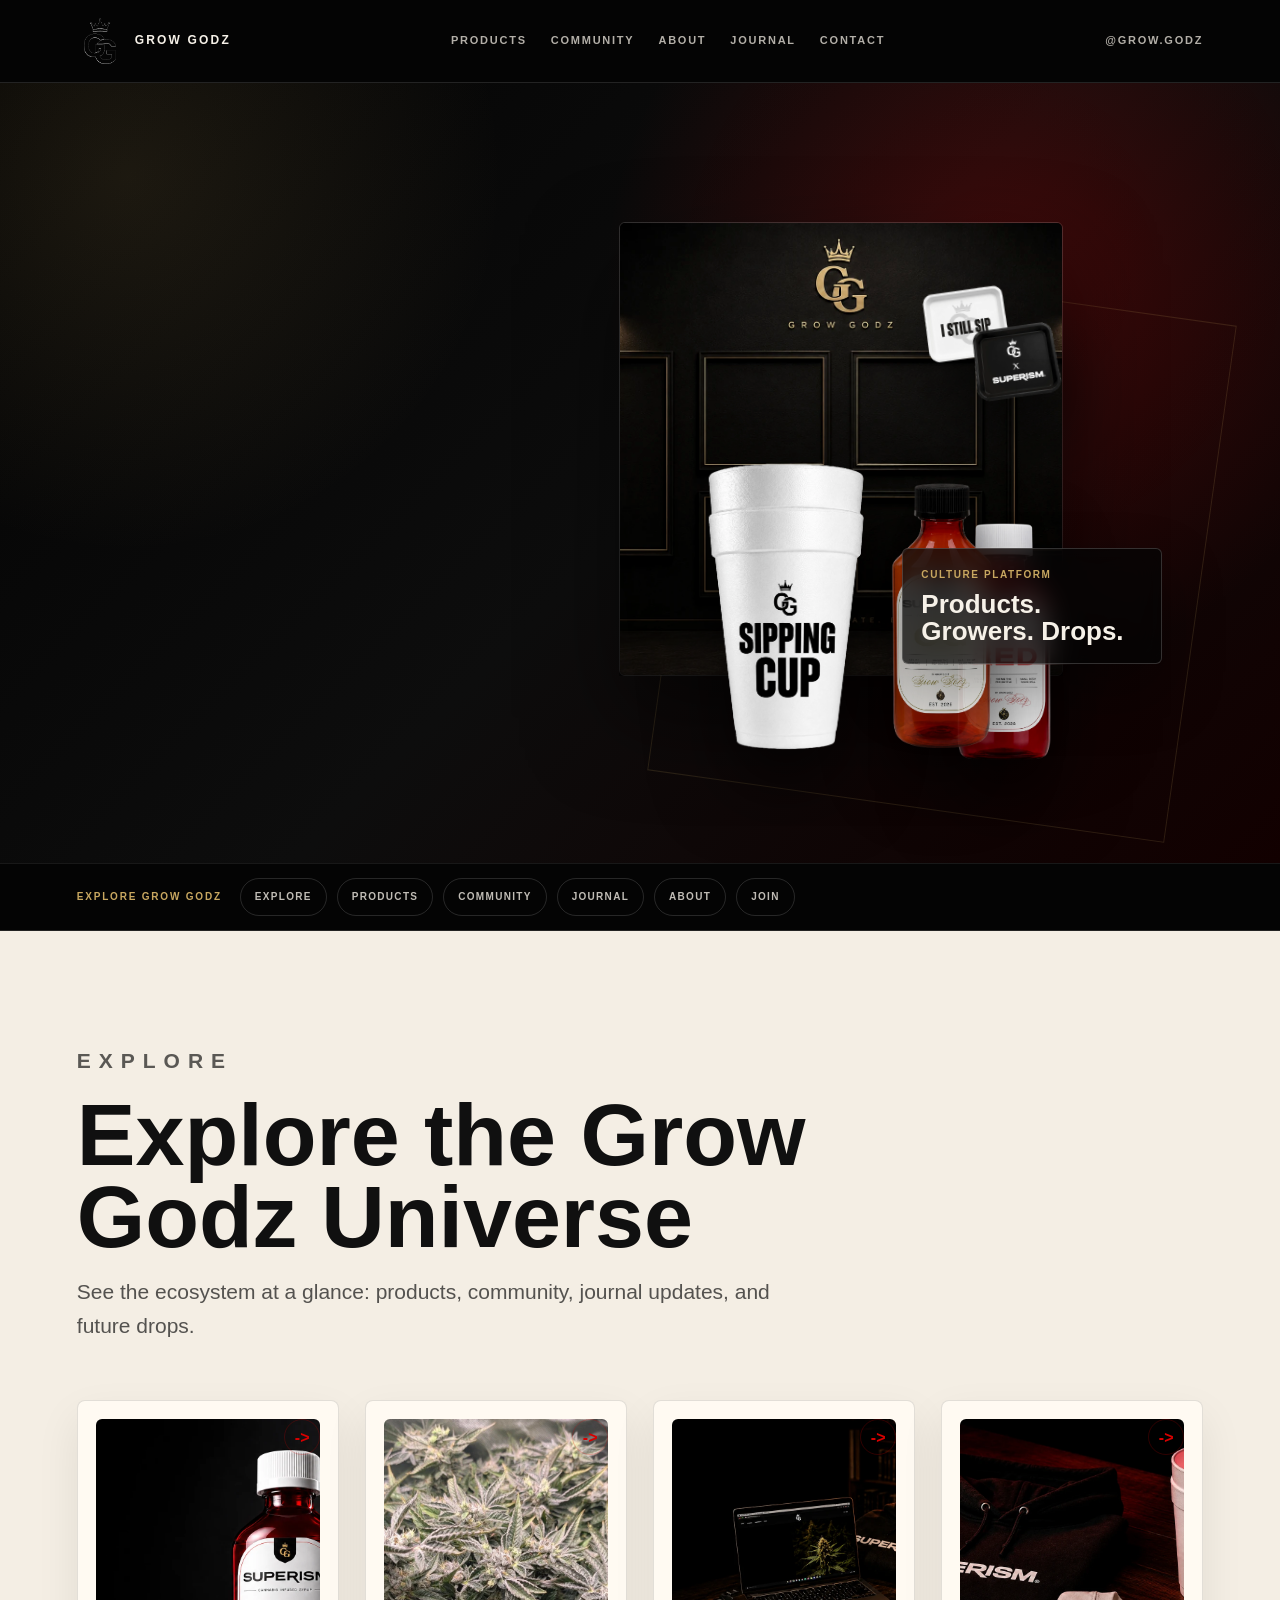
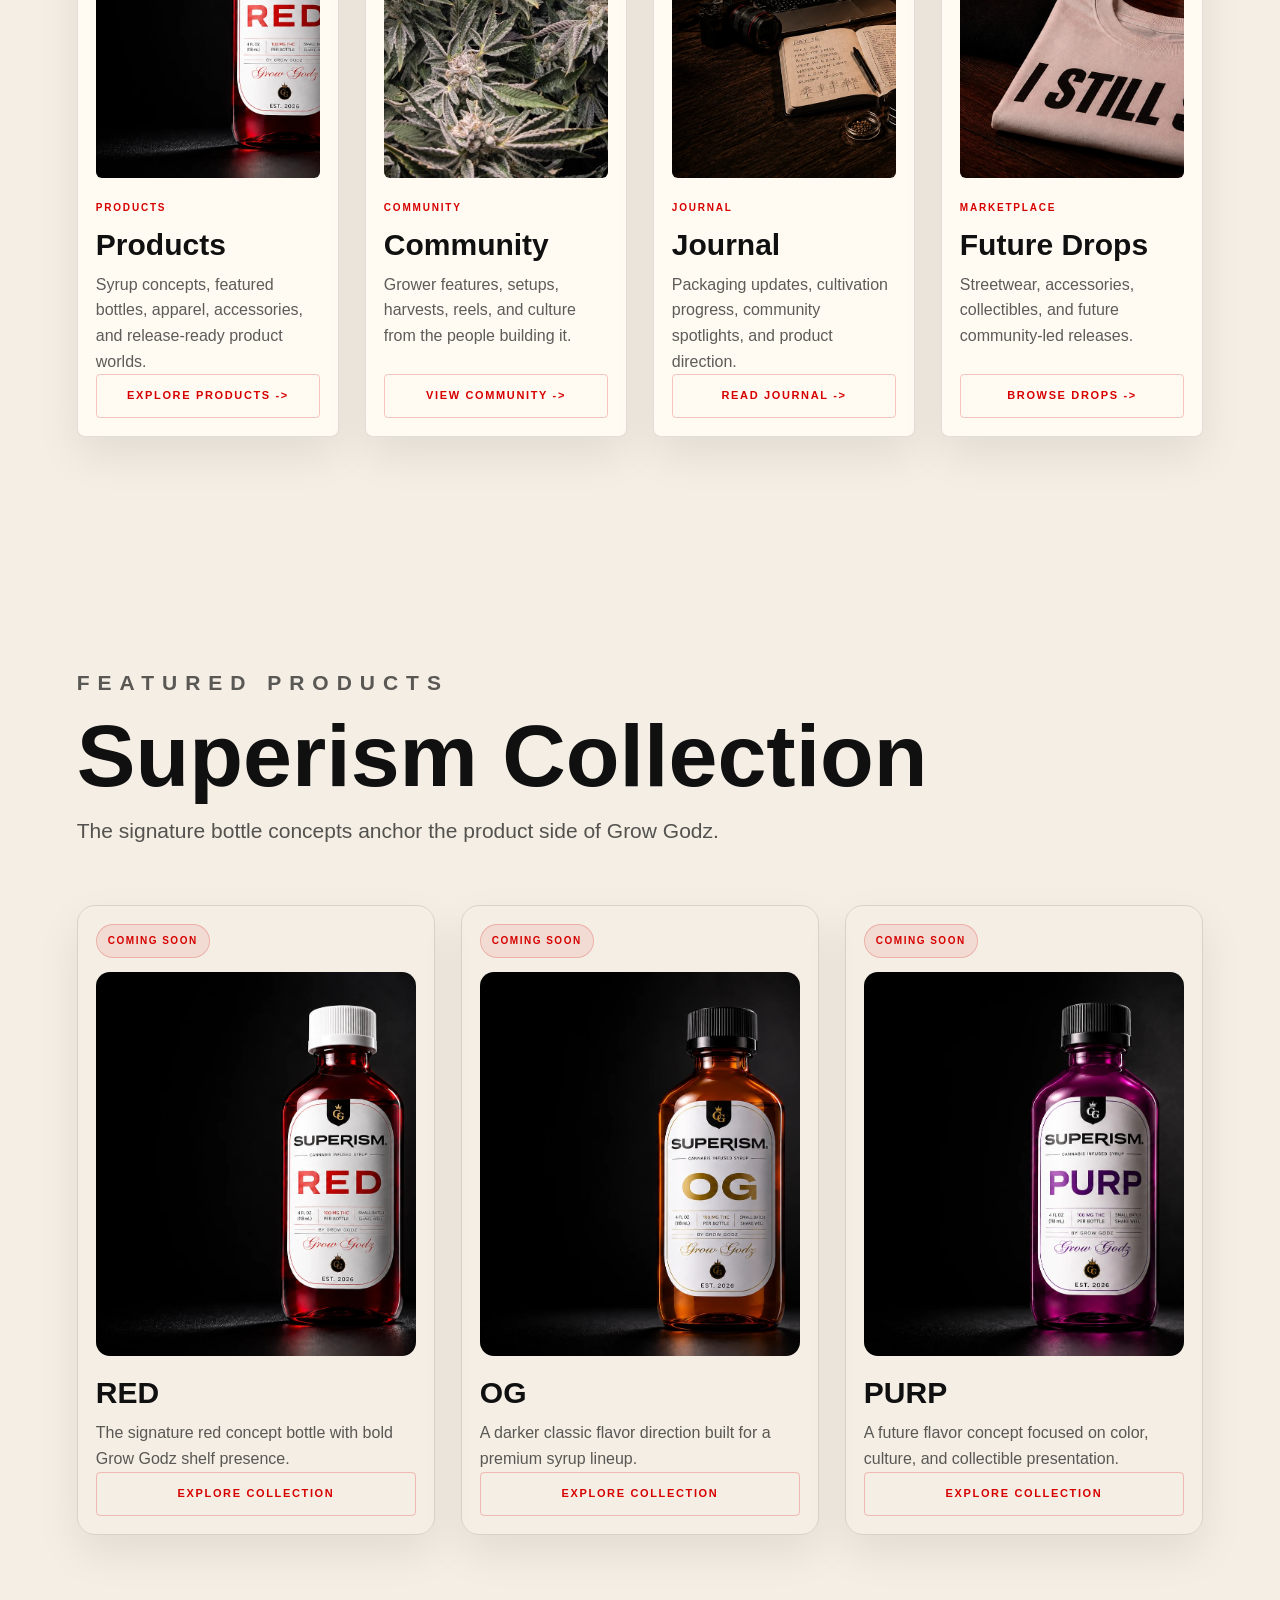
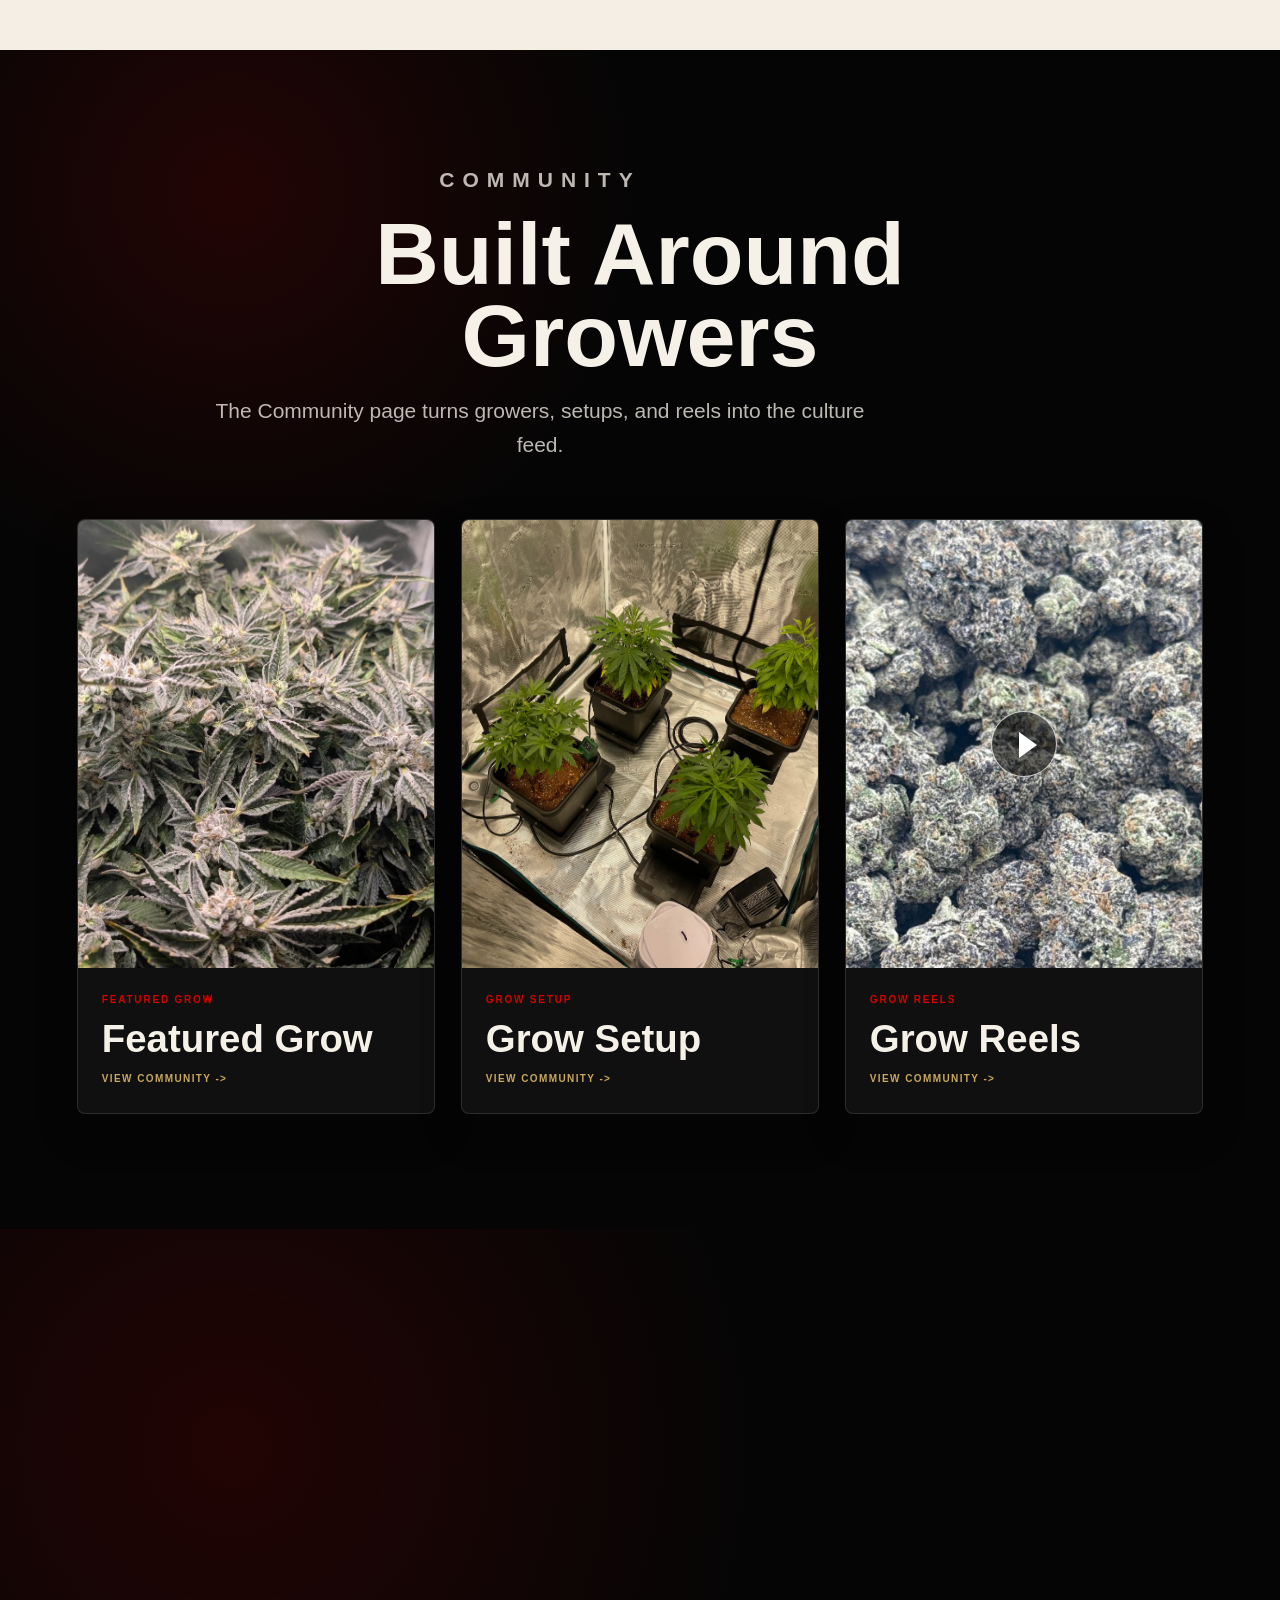
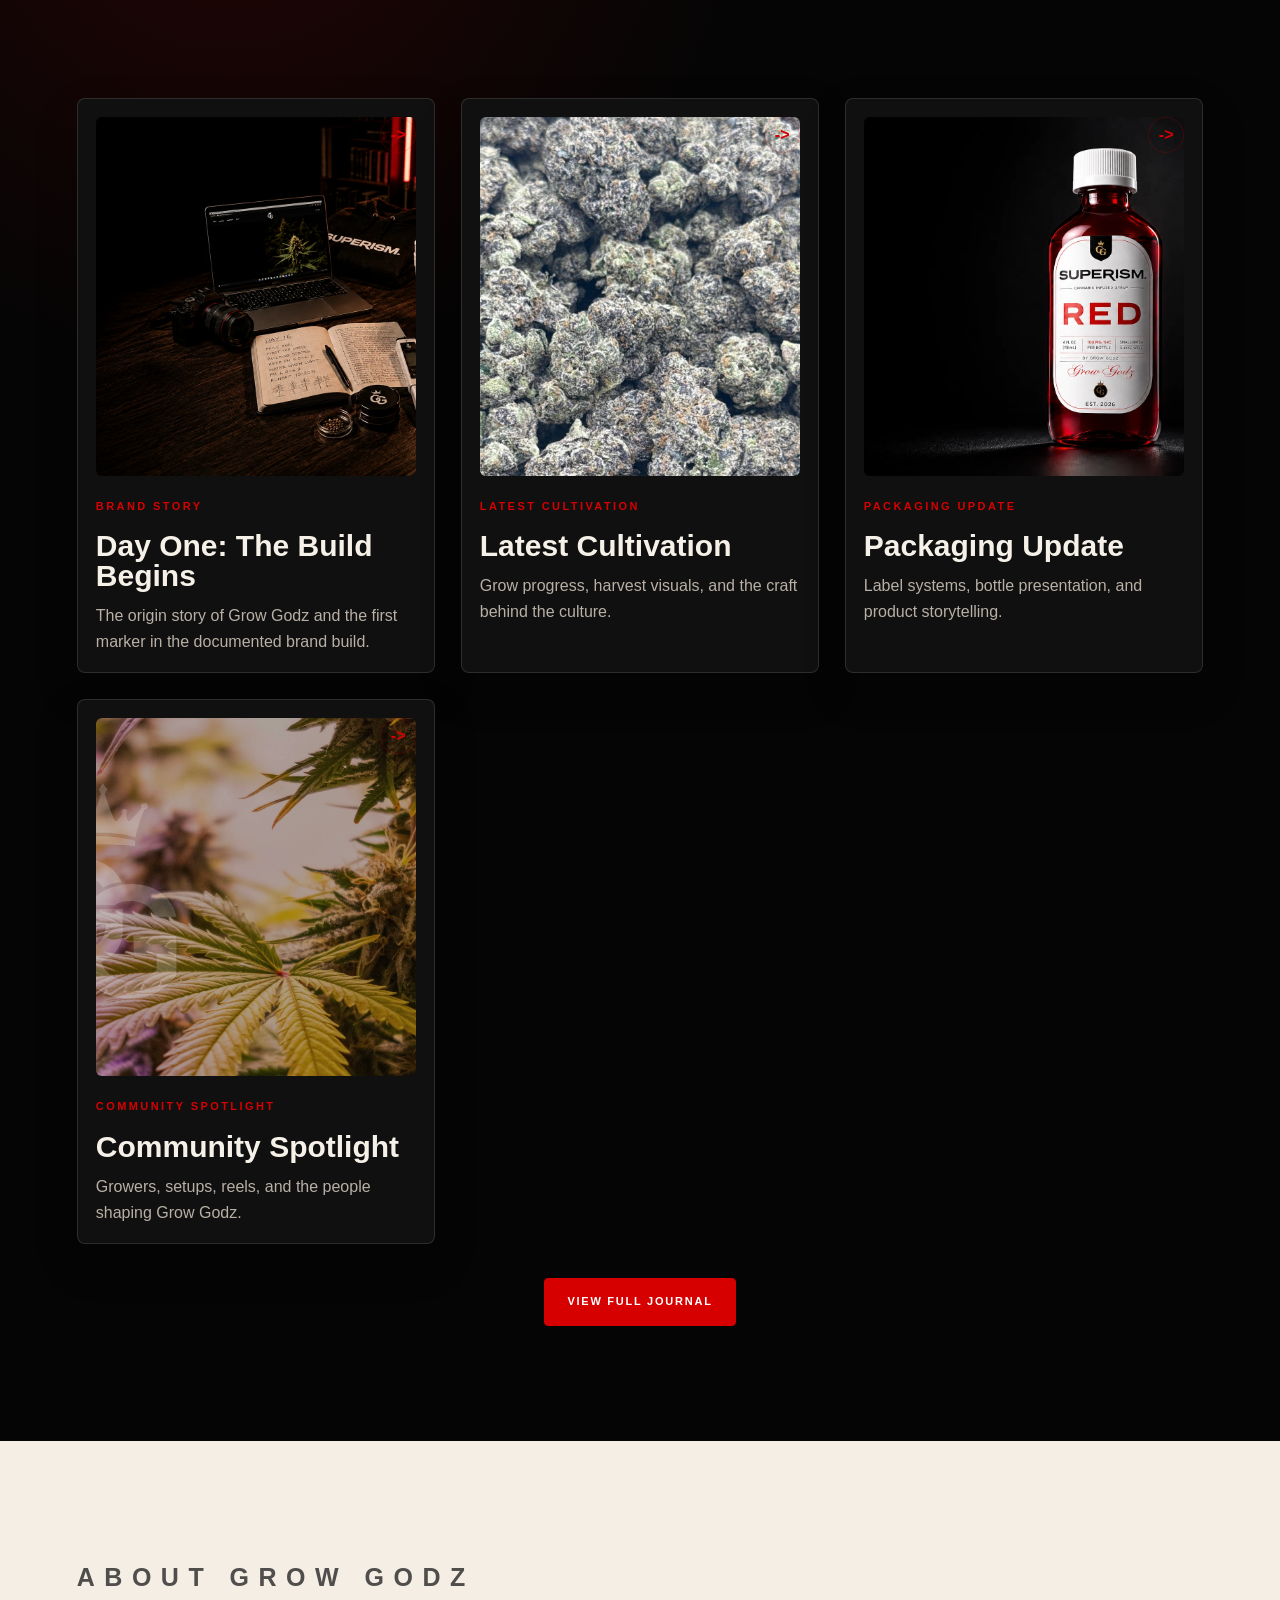
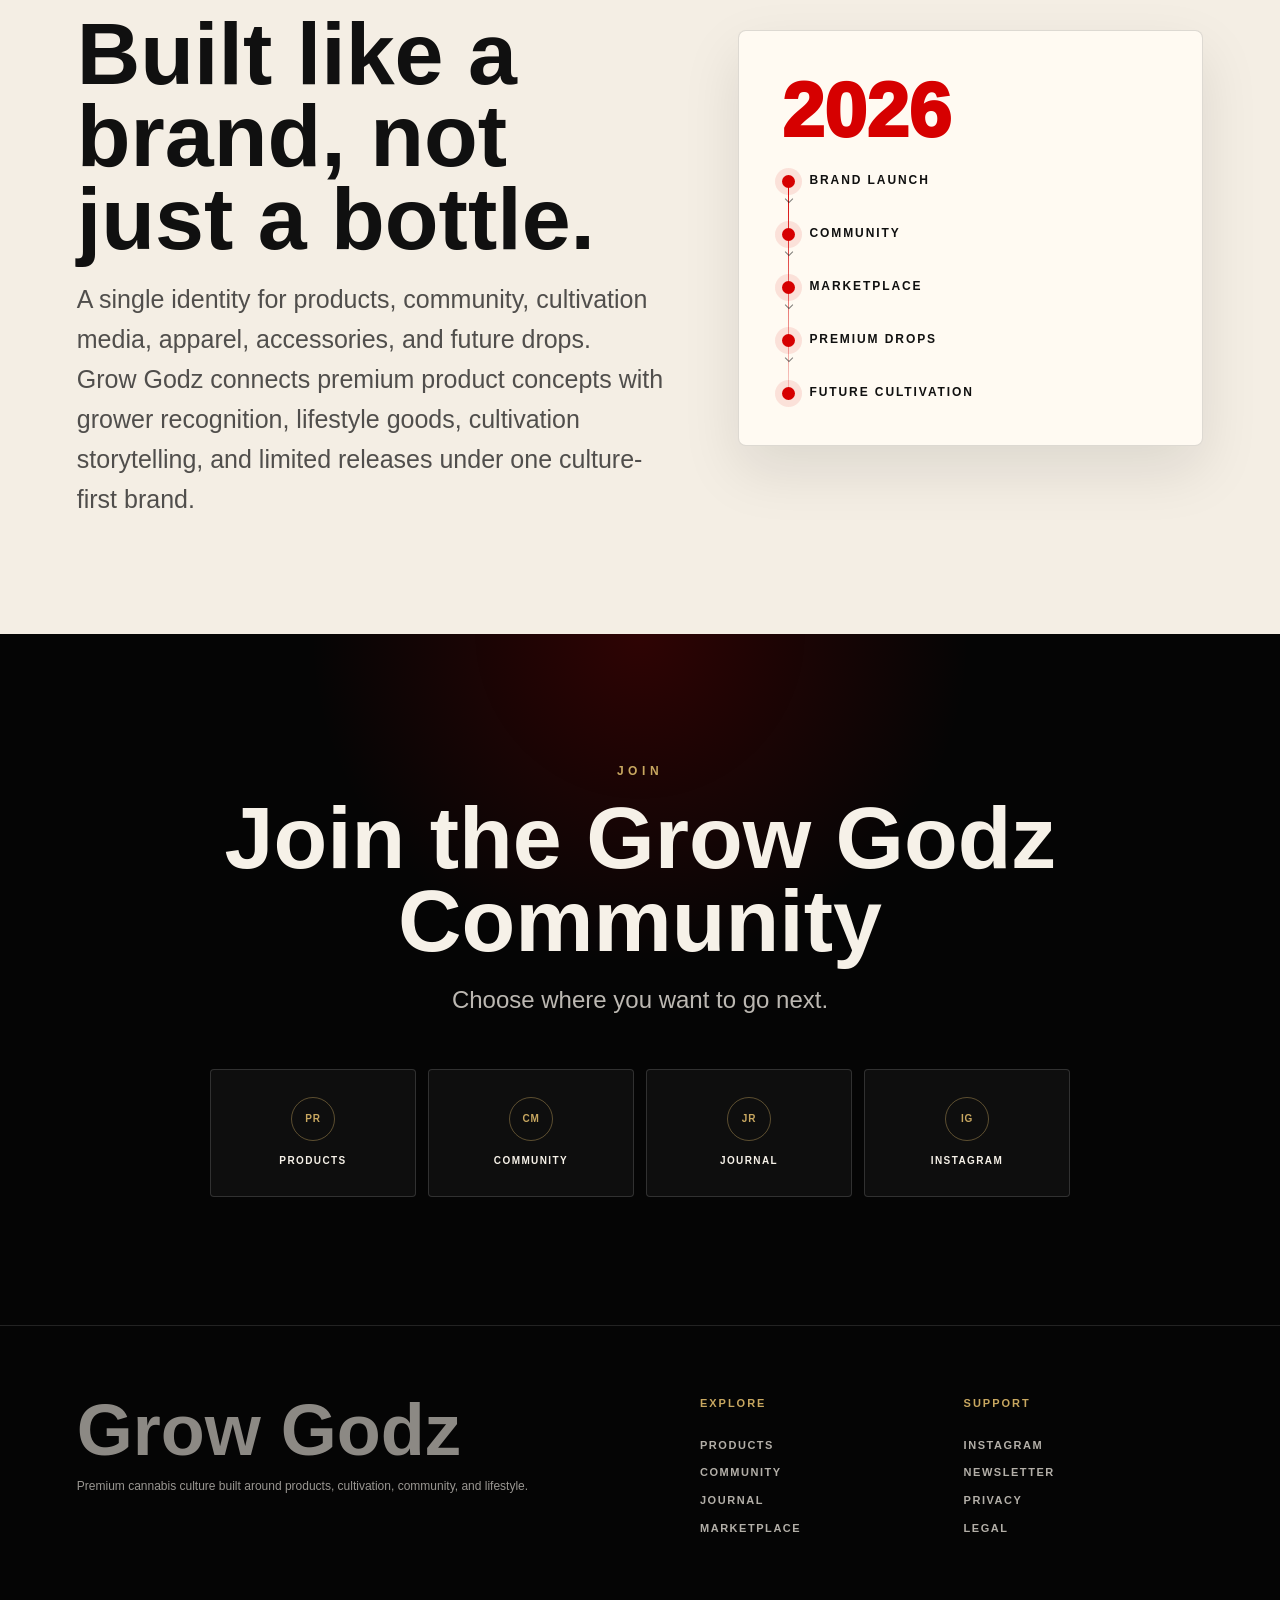
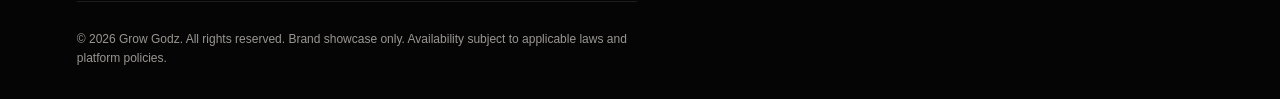
==== commit febd945f: "Optimize Grow Godz image library" ====
--- a/index.html
+++ b/index.html
@@ -10,7 +10,7 @@
 <body class="home-page">
   <header class="site-header">
     <a class="brand" href="index.html" aria-label="Grow Godz home">
-      <img src="gg-logo-white.jpg" alt="Grow Godz GG logo" />
+      <img src="assets/images/webp/brand/grow-godz-crown-logo-white.webp" alt="Grow Godz crowned GG logo" />
       <span>Grow Godz</span>
     </a>
 
@@ -41,11 +41,11 @@
       </div>
 
       <div class="home-hero-collage" aria-label="Grow Godz products, cultivation, and community preview">
-        <img class="home-hero-main" src="community-herov2.png" alt="Grow Godz community grow room preview" fetchpriority="high" />
-        <img class="home-hero-product hero-bottle-red float-slow" src="bottle-redv2.png" alt="Superism Red bottle" />
-        <img class="home-hero-product hero-bottle-og float-medium" src="bottle-og.png" alt="Superism OG bottle" />
-        <img class="home-hero-product hero-tray float-fast" src="gg-trays.png" alt="Grow Godz rolling tray" />
-        <img class="home-hero-product hero-cup float-medium" src="sipping-cup.png" alt="Grow Godz double cup accessory" />
+        <img class="home-hero-main" src="assets/images/webp/brand/grow-godz-black-gold-gallery-wall.webp" width="1672" height="941" alt="Grow Godz black and gold gallery showroom" fetchpriority="high" />
+        <img class="home-hero-product hero-bottle-red float-slow" src="assets/images/webp/products/superism-red-cannabis-syrup-bottle-cutout.webp" alt="Superism Red cannabis syrup concept bottle" />
+        <img class="home-hero-product hero-bottle-og float-medium" src="assets/images/webp/products/superism-og-cannabis-syrup-bottle-cutout.webp" alt="Superism OG cannabis syrup concept bottle" />
+        <img class="home-hero-product hero-tray float-fast" src="assets/images/webp/products/grow-godz-superism-rolling-tray-set.webp" alt="Grow Godz and Superism rolling tray set" />
+        <img class="home-hero-product hero-cup float-medium" src="assets/images/webp/products/grow-godz-sipping-cup-cutout.webp" alt="Grow Godz Sipping Cup double cup" />
         <div class="hero-proof-card">
           <span>Culture Platform</span>
           <strong>Products. Growers. Drops.</strong>
@@ -72,7 +72,7 @@
 
       <div class="home-card-grid four-up">
         <a class="home-feature-card reveal" href="products.html">
-          <div><img src="bottle-redv2.png" alt="Superism Red bottle" loading="lazy" /></div>
+          <div><img src="assets/images/webp/products/superism-red-cannabis-syrup-bottle-studio.webp" alt="Superism Red cannabis syrup bottle in a dark studio" loading="lazy" /></div>
           <span>Products</span>
           <h3>Products</h3>
           <p>Syrup concepts, featured bottles, apparel, accessories, and release-ready product worlds.</p>
@@ -80,7 +80,7 @@
         </a>
 
         <a class="home-feature-card reveal" href="community.html">
-          <div><img src="gotw1.png" alt="Featured cannabis grow" loading="lazy" /></div>
+          <div><img src="assets/images/webp/cultivation/grow-godz-frosted-indoor-cannabis-canopy.webp" alt="Frosted indoor cannabis canopy" loading="lazy" /></div>
           <span>Community</span>
           <h3>Community</h3>
           <p>Grower features, setups, harvests, reels, and culture from the people building it.</p>
@@ -88,7 +88,7 @@
         </a>
 
         <a class="home-feature-card reveal" href="journal.html">
-          <div><img src="harvestpic.png" alt="Cannabis cultivation harvest" loading="lazy" /></div>
+          <div><img src="assets/images/webp/lifestyle/grow-godz-cultivation-creative-workspace.webp" alt="Grow Godz cultivation journal and creative workspace" loading="lazy" /></div>
           <span>Journal</span>
           <h3>Journal</h3>
           <p>Packaging updates, cultivation progress, community spotlights, and product direction.</p>
@@ -96,7 +96,7 @@
         </a>
 
         <a class="home-feature-card reveal" href="products.html#future-drops">
-          <div><img src="hoodie-black.png" alt="Grow Godz black hoodie" loading="lazy" /></div>
+          <div><img src="assets/images/webp/lifestyle/grow-godz-superism-apparel-accessories-flat-lay.webp" alt="Grow Godz Superism apparel and Sipping Cup flat lay" loading="lazy" /></div>
           <span>Marketplace</span>
           <h3>Future Drops</h3>
           <p>Streetwear, accessories, collectibles, and future community-led releases.</p>
@@ -113,25 +113,25 @@
       </div>
 
       <div class="market-grid three-up">
-        <article class="market-card contain-media reveal">
+        <article class="market-card reveal">
           <span class="product-badge">Coming Soon</span>
-          <div class="market-card-image"><img src="bottle-redv2.png" alt="Superism Red bottle" loading="lazy" /></div>
+          <div class="market-card-image"><img src="assets/images/webp/products/superism-red-cannabis-syrup-bottle-studio.webp" alt="Superism Red cannabis syrup bottle" loading="lazy" /></div>
           <h3>RED</h3>
           <p>The signature red concept bottle with bold Grow Godz shelf presence.</p>
           <a class="product-link" href="products.html#syrups">Explore Collection</a>
         </article>
 
-        <article class="market-card contain-media reveal">
+        <article class="market-card reveal">
           <span class="product-badge">Coming Soon</span>
-          <div class="market-card-image"><img src="bottle-og.png" alt="Superism OG bottle" loading="lazy" /></div>
+          <div class="market-card-image"><img src="assets/images/webp/products/superism-og-cannabis-syrup-bottle-studio.webp" alt="Superism OG cannabis syrup bottle" loading="lazy" /></div>
           <h3>OG</h3>
           <p>A darker classic flavor direction built for a premium syrup lineup.</p>
           <a class="product-link" href="products.html#syrups">Explore Collection</a>
         </article>
 
-        <article class="market-card contain-media reveal">
+        <article class="market-card reveal">
           <span class="product-badge">Coming Soon</span>
-          <div class="market-card-image"><img src="bottle-purp.png" alt="Superism Purp bottle" loading="lazy" /></div>
+          <div class="market-card-image"><img src="assets/images/webp/products/superism-purp-cannabis-syrup-bottle-studio.webp" alt="Superism Purp cannabis syrup bottle" loading="lazy" /></div>
           <h3>PURP</h3>
           <p>A future flavor concept focused on color, culture, and collectible presentation.</p>
           <a class="product-link" href="products.html#syrups">Explore Collection</a>
@@ -148,14 +148,14 @@
 
       <div class="home-card-grid three-up community-feed">
         <a class="home-feed-card reveal" href="community.html">
-          <div><img src="gotw1.png" alt="Frosty featured cannabis grow" loading="lazy" /></div>
+          <div><img src="assets/images/webp/cultivation/grow-godz-frosted-indoor-cannabis-canopy.webp" alt="Frosty featured indoor cannabis grow" loading="lazy" /></div>
           <span>Featured Grow</span>
           <h3>Featured Grow</h3>
           <strong>View Community -></strong>
         </a>
 
         <a class="home-feed-card reveal" href="community.html">
-          <div><img src="setup.png" alt="Cannabis grow setup" loading="lazy" /></div>
+          <div><img src="assets/images/webp/cultivation/grow-godz-indoor-cannabis-grow-tent-setup.webp" alt="Indoor cannabis grow tent setup" loading="lazy" /></div>
           <span>Grow Setup</span>
           <h3>Grow Setup</h3>
           <strong>View Community -></strong>
@@ -163,7 +163,7 @@
 
         <a class="home-feed-card reveal" href="community.html">
           <div>
-            <img src="harvestpic.png" alt="Grow reels thumbnail" loading="lazy" />
+            <img src="assets/images/webp/cultivation/grow-godz-trimmed-cannabis-harvest-closeup.webp" alt="Trimmed cannabis harvest reel preview" loading="lazy" />
             <span class="play-icon" aria-hidden="true"></span>
           </div>
           <span>Grow Reels</span>
@@ -182,28 +182,28 @@
 
       <div class="journal-grid home-journal-grid">
         <a class="journal-card reveal" href="journal.html#day-one">
-          <div><img src="community-herov2.png" alt="Day One Grow Godz brand build story" loading="lazy" /></div>
+          <div><img src="assets/images/webp/lifestyle/grow-godz-cultivation-creative-workspace.webp" alt="Grow Godz Day One brand and cultivation workspace" loading="lazy" /></div>
           <small>Brand Story</small>
           <h3>Day One: The Build Begins</h3>
           <p>The origin story of Grow Godz and the first marker in the documented brand build.</p>
         </a>
 
         <a class="journal-card reveal" href="journal.html#cultivation">
-          <div><img src="harvestpic.png" alt="Cultivation journal preview" loading="lazy" /></div>
+          <div><img src="assets/images/webp/cultivation/grow-godz-trimmed-cannabis-harvest-closeup.webp" alt="Trimmed cannabis cultivation journal preview" loading="lazy" /></div>
           <small>Latest Cultivation</small>
           <h3>Latest Cultivation</h3>
           <p>Grow progress, harvest visuals, and the craft behind the culture.</p>
         </a>
 
-        <a class="journal-card journal-product-card reveal" href="journal.html#packaging">
-          <div><img src="bottle-redv2.png" alt="Packaging update preview" loading="lazy" /></div>
+        <a class="journal-card reveal" href="journal.html#packaging">
+          <div><img src="assets/images/webp/products/superism-red-cannabis-syrup-bottle-studio.webp" alt="Superism Red packaging update preview" loading="lazy" /></div>
           <small>Packaging Update</small>
           <h3>Packaging Update</h3>
           <p>Label systems, bottle presentation, and product storytelling.</p>
         </a>
 
         <a class="journal-card reveal" href="journal.html#community-spotlight">
-          <div><img src="community-hero.png" alt="Community spotlight preview" loading="lazy" /></div>
+          <div><img src="assets/images/webp/cultivation/grow-godz-cannabis-flower-hero-large-logo.webp" alt="Grow Godz community cannabis flower spotlight" loading="lazy" /></div>
           <small>Community Spotlight</small>
           <h3>Community Spotlight</h3>
           <p>Growers, setups, reels, and the people shaping Grow Godz.</p>
--- a/style.css
+++ b/style.css
@@ -2847,8 +2847,6 @@
   border-radius: 6px;
 }
 
-.home-page .home-feature-card:nth-child(1) img,
-.home-page .home-feature-card:nth-child(4) img,
 .home-page .home-market-card.contain-card img {
   object-fit: contain;
   padding: 16px;
@@ -3312,8 +3310,7 @@
   height: clamp(300px, 28vw, 390px);
 }
 
-.journal-packaging-section .journal-card:nth-child(1) img,
-.journal-packaging-section .journal-card:nth-child(3) img {
+.journal-packaging-section .journal-card:nth-child(2) img {
   object-fit: contain;
   padding: 16px;
 }
@@ -3743,3 +3740,54 @@
     grid-template-columns: 1fr;
   }
 }
+
+/* Optimized photography integration: preserve existing layouts while giving the new scenes intentional crops. */
+.community-page .reel-preview {
+  position: relative;
+}
+
+.products-page.marketplace-page .products-hero-media {
+  opacity: 1;
+}
+
+.products-page.marketplace-page .products-hero-media::after {
+  content: "";
+  position: absolute;
+  inset: 0;
+  background:
+    linear-gradient(90deg, rgba(3,3,3,.98) 0%, rgba(3,3,3,.88) 38%, rgba(3,3,3,.28) 72%, rgba(3,3,3,.45) 100%),
+    linear-gradient(180deg, rgba(0,0,0,.12), rgba(0,0,0,.64));
+}
+
+.products-page.marketplace-page .products-hero-media img.products-hero-scene {
+  position: absolute;
+  inset: 0;
+  width: 100%;
+  height: 100%;
+  object-fit: cover;
+  object-position: center;
+  opacity: .82;
+  transform: none;
+  filter: saturate(.92) contrast(1.06);
+}
+
+.market-card .brand-mark-media {
+  background:
+    radial-gradient(circle at 50% 42%, rgba(200,167,96,.16), transparent 44%),
+    #080808;
+}
+
+.market-card .brand-mark-media img {
+  object-fit: contain;
+  padding: 56px;
+}
+
+@media (max-width: 760px) {
+  .products-page.marketplace-page .products-hero-media img.products-hero-scene {
+    object-position: 62% center;
+  }
+
+  .market-card .brand-mark-media img {
+    padding: 42px;
+  }
+}
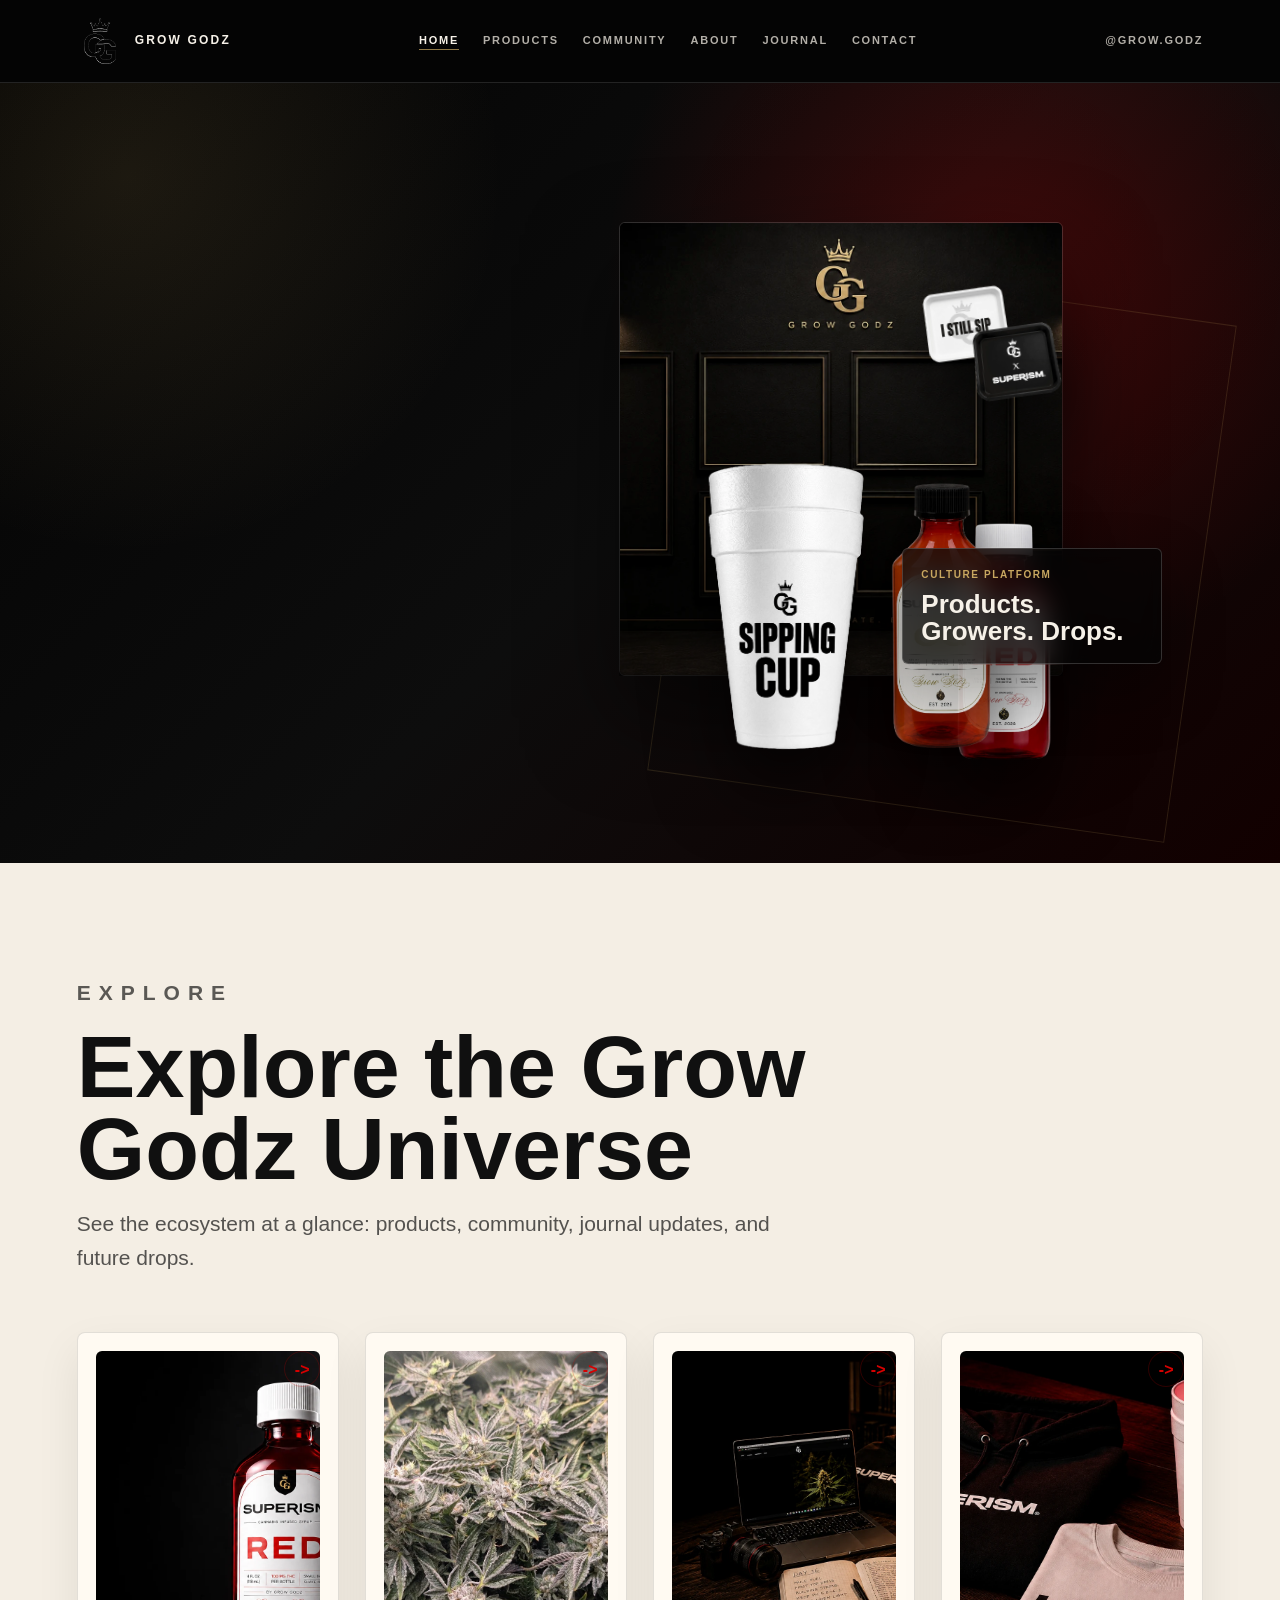
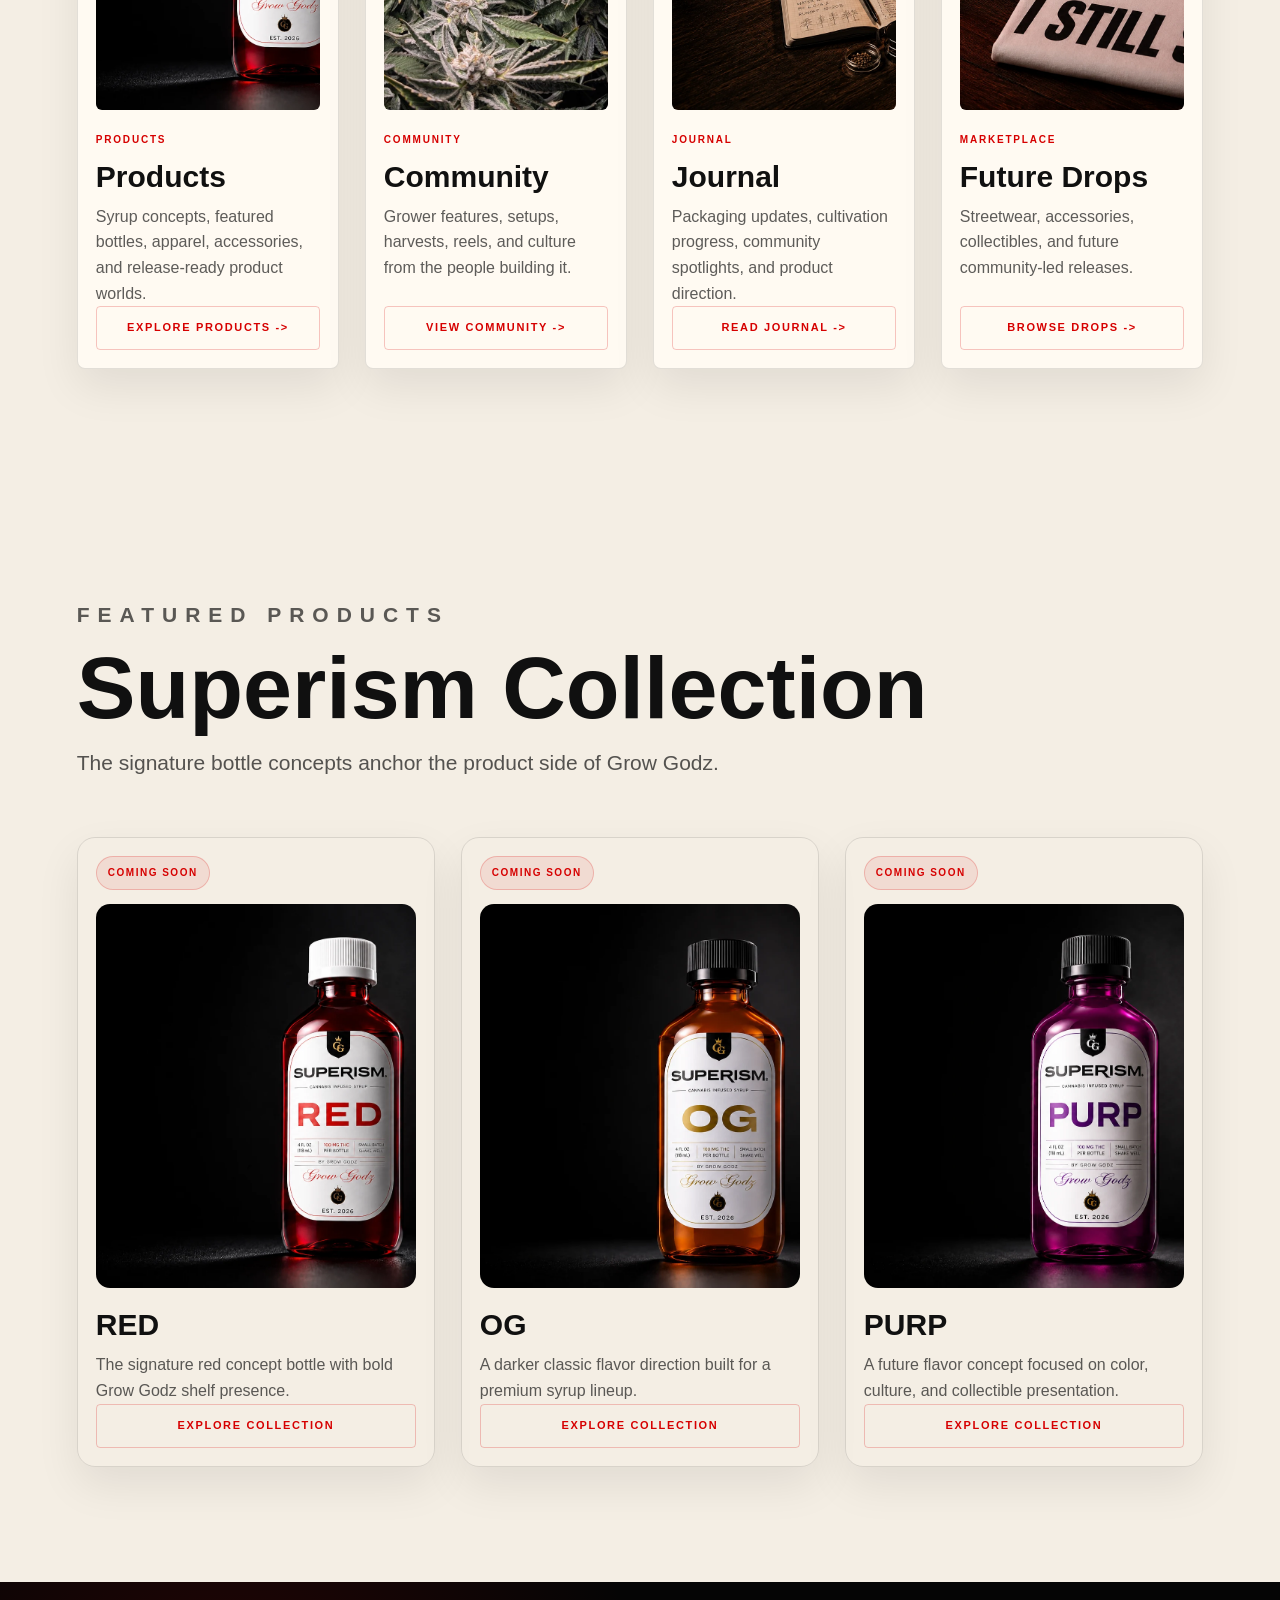
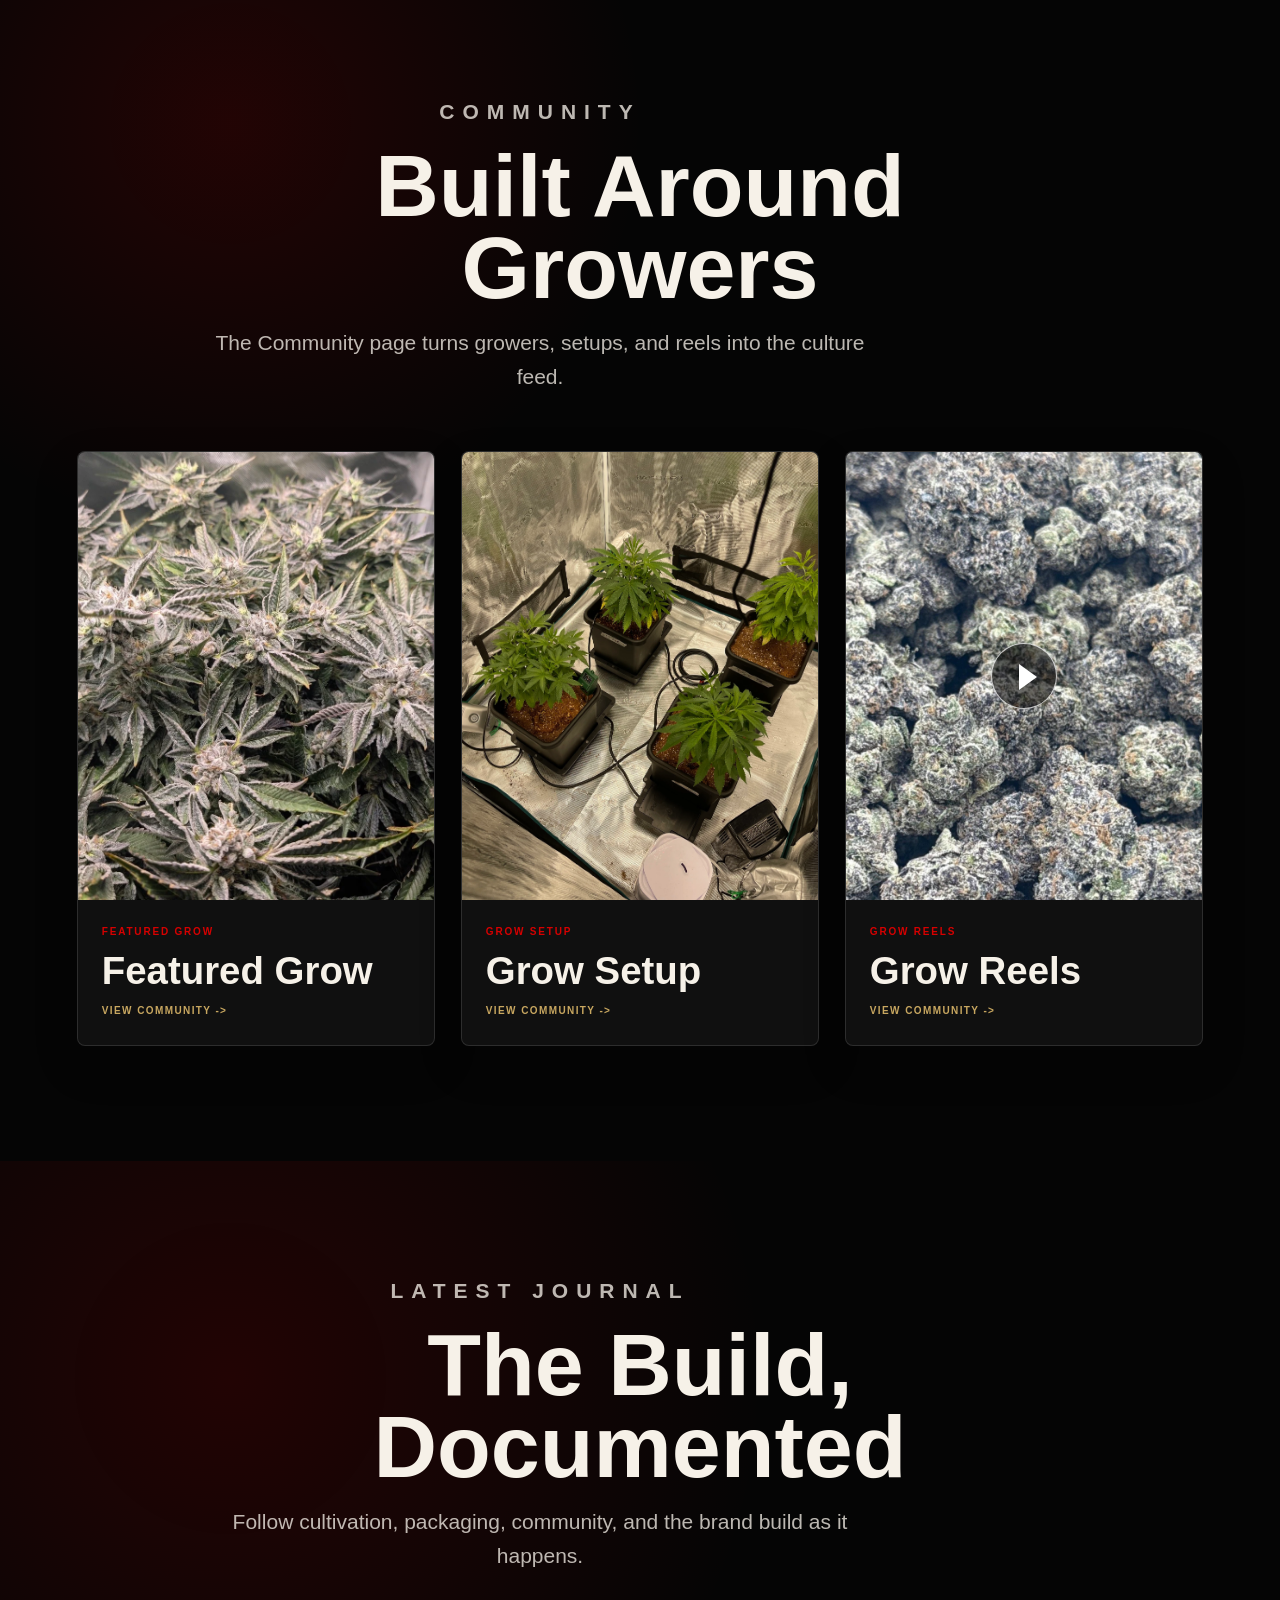
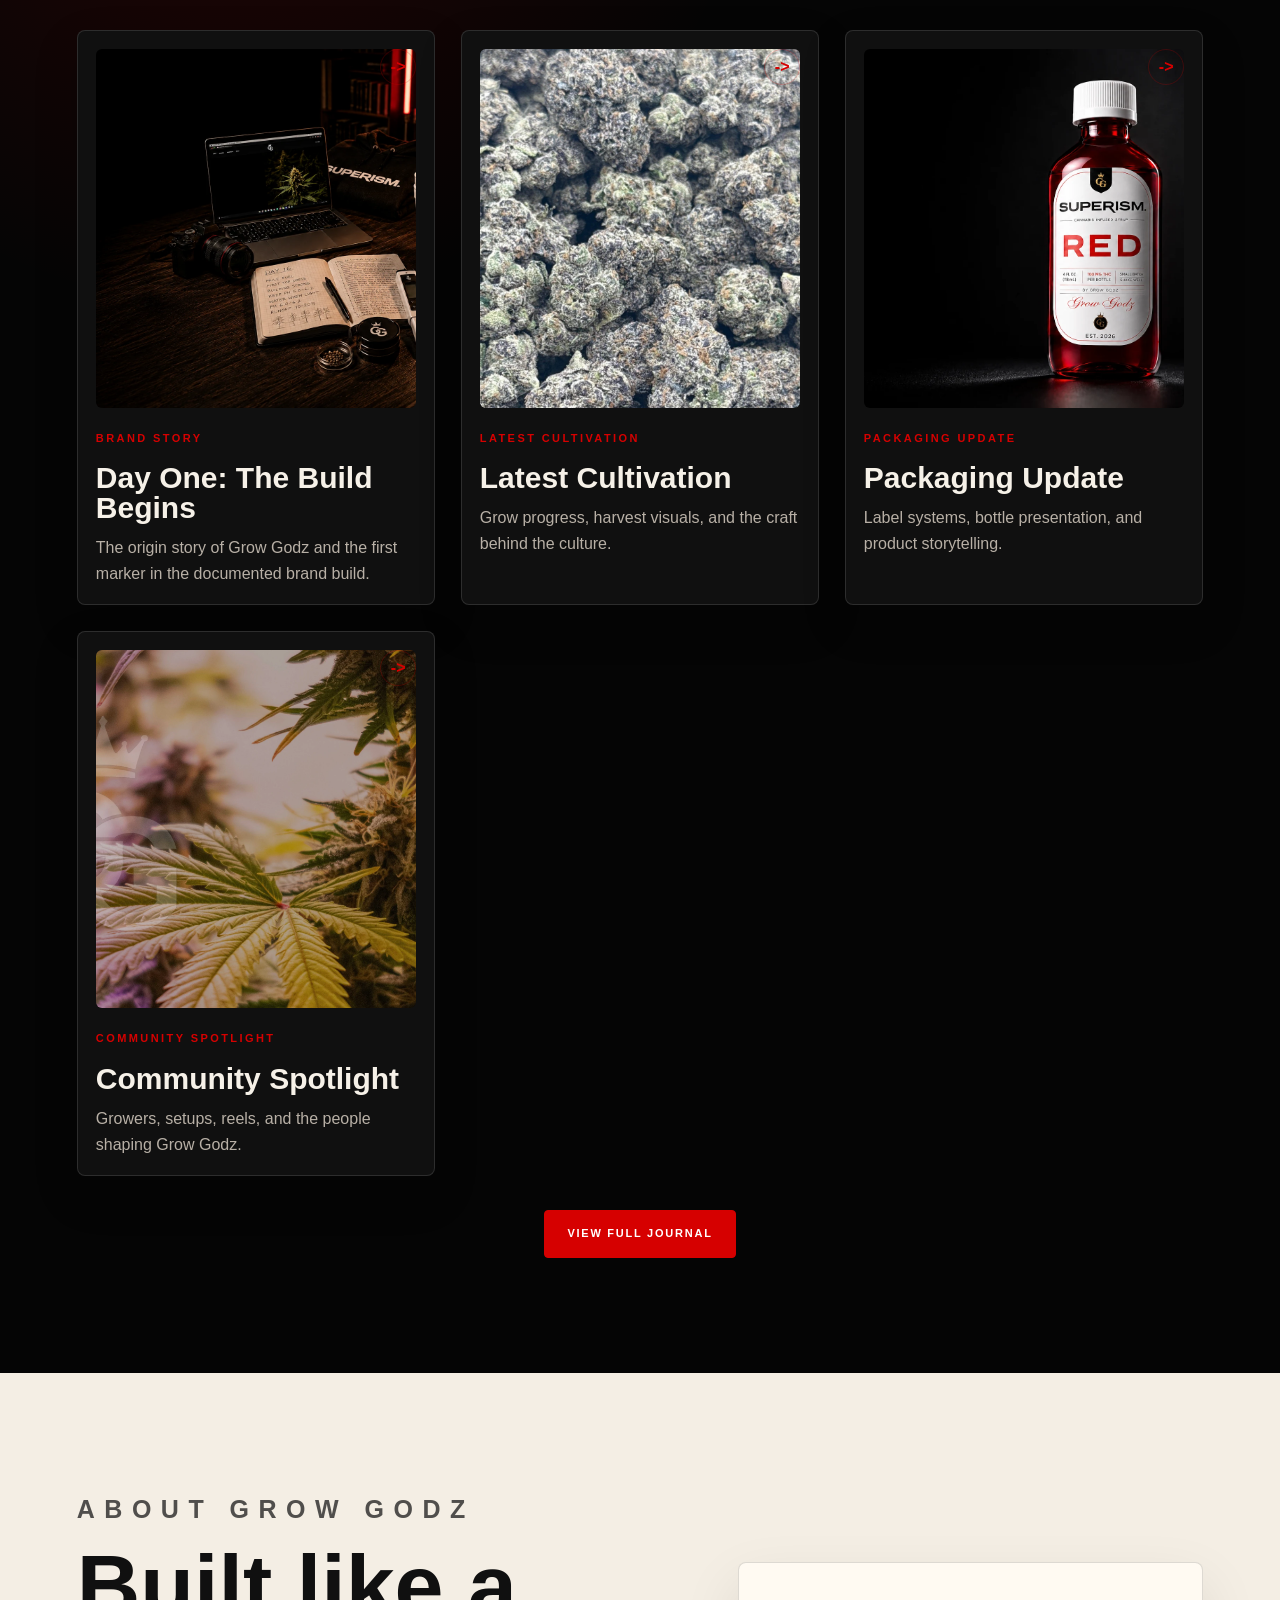
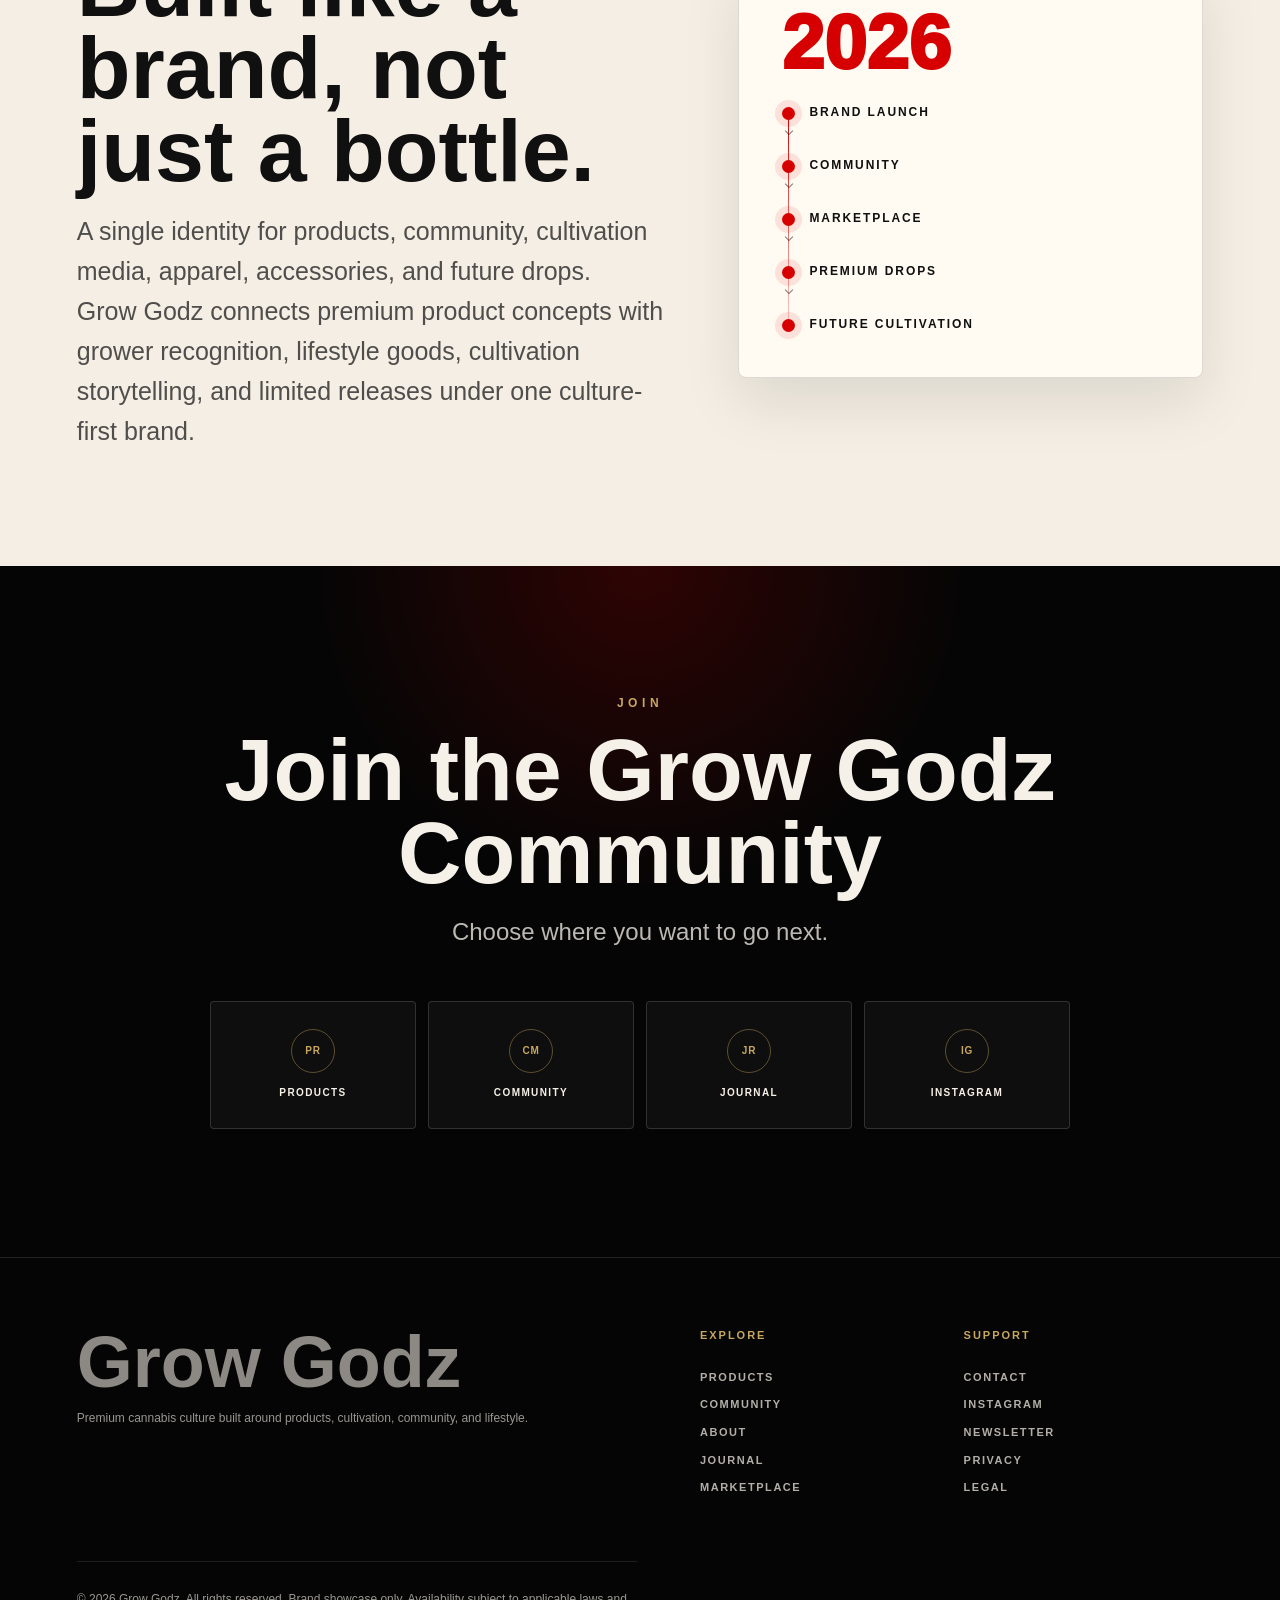
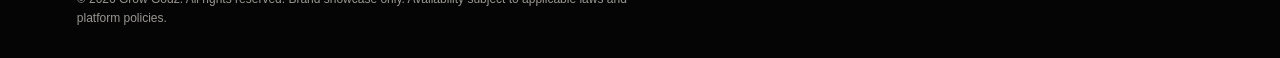
==== commit 9274b822: "Fix full-page site navigation" ====
--- a/index.html
+++ b/index.html
@@ -6,6 +6,7 @@
   <title>Grow Godz | Premium Cannabis Culture</title>
   <meta name="description" content="Grow Godz is a premium cannabis culture brand connecting products, cultivation, community, marketplace drops, and creative lifestyle." />
   <link rel="stylesheet" href="style.css" />
+  <script src="navigation.js" defer></script>
 </head>
 <body class="home-page">
   <header class="site-header">
@@ -14,12 +15,19 @@
       <span>Grow Godz</span>
     </a>
 
-    <nav class="nav" aria-label="Main navigation">
+    <button class="nav-toggle" type="button" aria-expanded="false" aria-controls="site-navigation" aria-label="Open main navigation">
+      <span aria-hidden="true"></span>
+      <span aria-hidden="true"></span>
+      <span aria-hidden="true"></span>
+    </button>
+
+    <nav class="nav" id="site-navigation" aria-label="Main navigation">
+      <a href="index.html" aria-current="page">Home</a>
       <a href="products.html">Products</a>
       <a href="community.html">Community</a>
-      <a href="#story">About</a>
+      <a href="about.html">About</a>
       <a href="journal.html">Journal</a>
-      <a href="#join">Contact</a>
+      <a href="contact.html">Contact</a>
     </nav>
 
     <a class="ig-link" href="https://instagram.com/grow.godz" target="_blank" rel="noopener">@grow.godz</a>
@@ -53,16 +61,6 @@
       </div>
     </section>
 
-    <nav class="home-jump-strip" aria-label="Explore Grow Godz homepage sections">
-      <span>Explore Grow Godz</span>
-      <a href="#explore">Explore</a>
-      <a href="#products">Products</a>
-      <a href="#community">Community</a>
-      <a href="journal.html">Journal</a>
-      <a href="#story">About</a>
-      <a href="#join">Join</a>
-    </nav>
-
     <section class="home-section home-ecosystem" id="explore" aria-labelledby="ecosystem-title">
       <div class="home-section-heading reveal">
         <p class="eyebrow">Explore</p>
@@ -262,11 +260,13 @@
         <h3>Explore</h3>
         <a href="products.html">Products</a>
         <a href="community.html">Community</a>
+        <a href="about.html">About</a>
         <a href="journal.html">Journal</a>
         <a href="products.html#future-drops">Marketplace</a>
       </nav>
       <nav aria-label="Support footer links">
         <h3>Support</h3>
+        <a href="contact.html">Contact</a>
         <a href="https://instagram.com/grow.godz" target="_blank" rel="noopener">Instagram</a>
         <a href="mailto:info@thegrowgodz.com?subject=Grow%20Godz%20Newsletter">Newsletter</a>
         <a href="privacy.html">Privacy</a>
--- a/style.css
+++ b/style.css
@@ -80,6 +80,49 @@
 .nav a:hover,
 .ig-link:hover {
   color: var(--text);
+}
+
+.nav a[aria-current="page"] {
+  color: var(--text);
+  border-bottom: 1px solid rgba(200,167,96,.72);
+}
+
+.nav-toggle {
+  display: none;
+  width: 44px;
+  height: 44px;
+  padding: 11px;
+  border: 1px solid var(--line);
+  background: transparent;
+  color: var(--text);
+  cursor: pointer;
+}
+
+.nav-toggle span {
+  display: block;
+  width: 100%;
+  height: 1px;
+  margin: 5px 0;
+  background: currentColor;
+  transition: transform .2s ease, opacity .2s ease;
+}
+
+.nav-toggle[aria-expanded="true"] span:nth-child(1) {
+  transform: translateY(6px) rotate(45deg);
+}
+
+.nav-toggle[aria-expanded="true"] span:nth-child(2) {
+  opacity: 0;
+}
+
+.nav-toggle[aria-expanded="true"] span:nth-child(3) {
+  transform: translateY(-6px) rotate(-45deg);
+}
+
+.nav-toggle:focus-visible,
+.nav a:focus-visible {
+  outline: 2px solid var(--gold);
+  outline-offset: 4px;
 }
 
 .hero {
@@ -3791,3 +3834,818 @@
     padding: 42px;
   }
 }
+
+/* Community launch hub: scoped additions preserve every other page and the shared shell. */
+.community-page #garden,
+.community-page #spotlight,
+.community-page #challenge,
+.community-page #badges,
+.community-page #submit {
+  scroll-margin-top: 120px;
+}
+
+.community-page .sr-only {
+  position: absolute;
+  width: 1px;
+  height: 1px;
+  padding: 0;
+  margin: -1px;
+  overflow: hidden;
+  clip: rect(0, 0, 0, 0);
+  white-space: nowrap;
+  border: 0;
+}
+
+.community-page .garden-filter:focus-visible,
+.community-page .community-submission-form input:focus-visible,
+.community-page .community-submission-form select:focus-visible,
+.community-page .community-submission-form textarea:focus-visible,
+.community-page .community-submission-form button:focus-visible {
+  outline: 2px solid var(--gold);
+  outline-offset: 3px;
+}
+
+.community-page .community-garden {
+  position: relative;
+  background:
+    radial-gradient(circle at 78% 4%, rgba(200,167,96,.15), transparent 28%),
+    radial-gradient(circle at 8% 60%, rgba(214,0,0,.1), transparent 25%),
+    #080808;
+}
+
+.community-page .community-garden::before {
+  content: "";
+  position: absolute;
+  inset: 0;
+  pointer-events: none;
+  opacity: .18;
+  background-image:
+    linear-gradient(rgba(255,255,255,.035) 1px, transparent 1px),
+    linear-gradient(90deg, rgba(255,255,255,.035) 1px, transparent 1px);
+  background-size: 48px 48px;
+}
+
+.community-page .garden-heading,
+.community-page .community-garden-grid {
+  position: relative;
+  z-index: 1;
+}
+
+.community-page .garden-heading {
+  display: grid;
+  grid-template-columns: minmax(0, 1fr) minmax(380px, .8fr);
+  gap: clamp(28px, 5vw, 72px);
+  align-items: end;
+  margin-bottom: clamp(34px, 5vw, 62px);
+}
+
+.community-page .garden-heading .section-heading {
+  margin-bottom: 0;
+}
+
+.community-page .garden-filters {
+  display: flex;
+  flex-wrap: wrap;
+  justify-content: flex-end;
+  gap: 9px;
+}
+
+.community-page .garden-filter {
+  min-height: 42px;
+  padding: 0 15px;
+  border: 1px solid rgba(255,255,255,.18);
+  border-radius: 999px;
+  background: rgba(255,255,255,.035);
+  color: rgba(246,241,232,.72);
+  font: inherit;
+  font-size: 10px;
+  font-weight: 900;
+  letter-spacing: .12em;
+  text-transform: uppercase;
+  cursor: pointer;
+  transition: color .2s ease, background .2s ease, border-color .2s ease, transform .2s ease;
+}
+
+.community-page .garden-filter:hover,
+.community-page .garden-filter.is-active {
+  color: #080808;
+  background: var(--gold);
+  border-color: var(--gold);
+  transform: translateY(-2px);
+}
+
+.community-page .community-garden-grid {
+  display: grid;
+  grid-template-columns: repeat(3, minmax(0, 1fr));
+  gap: clamp(18px, 2vw, 28px);
+}
+
+.community-page .garden-card {
+  min-width: 0;
+  overflow: hidden;
+  display: flex;
+  flex-direction: column;
+  border: 1px solid rgba(255,255,255,.13);
+  background:
+    linear-gradient(180deg, rgba(255,255,255,.035), rgba(255,255,255,0)),
+    #101010;
+  box-shadow: 0 24px 60px rgba(0,0,0,.28);
+  transition: transform .25s ease, border-color .25s ease, box-shadow .25s ease;
+}
+
+.community-page .garden-card:hover {
+  transform: translateY(-7px);
+  border-color: rgba(200,167,96,.42);
+  box-shadow: 0 34px 80px rgba(0,0,0,.45);
+}
+
+.community-page .garden-card-media {
+  position: relative;
+  aspect-ratio: 4 / 3;
+  overflow: hidden;
+  background: #050505;
+}
+
+.community-page .garden-card-media::after {
+  content: "";
+  position: absolute;
+  inset: 0;
+  pointer-events: none;
+  background: linear-gradient(180deg, transparent 52%, rgba(0,0,0,.62));
+}
+
+.community-page .garden-card-media img {
+  width: 100%;
+  height: 100%;
+  display: block;
+  object-fit: cover;
+  object-position: center;
+  transition: transform .45s ease;
+}
+
+.community-page .garden-card:hover .garden-card-media img {
+  transform: scale(1.045);
+}
+
+.community-page .garden-card[data-category="setups"] .garden-card-media img {
+  object-position: center 43%;
+}
+
+.community-page .garden-card[data-category="harvests"] .garden-card-media img {
+  object-position: center 48%;
+}
+
+.community-page .garden-card-status {
+  position: absolute;
+  z-index: 2;
+  top: 16px;
+  left: 16px;
+  padding: 8px 11px;
+  border: 1px solid rgba(200,167,96,.55);
+  background: rgba(5,5,5,.84);
+  color: var(--gold);
+  font-size: 9px;
+  font-weight: 900;
+  letter-spacing: .15em;
+  text-transform: uppercase;
+  backdrop-filter: blur(10px);
+}
+
+.community-page .garden-card-body {
+  flex: 1;
+  display: flex;
+  flex-direction: column;
+  gap: 18px;
+  padding: clamp(22px, 2.5vw, 30px);
+}
+
+.community-page .garden-card-meta {
+  display: flex;
+  justify-content: space-between;
+  gap: 12px;
+  color: var(--gold);
+  font-size: 9px;
+  font-weight: 900;
+  letter-spacing: .14em;
+  text-transform: uppercase;
+}
+
+.community-page .garden-card-meta span:last-child {
+  color: rgba(246,241,232,.5);
+  text-align: right;
+}
+
+.community-page .garden-card h3 {
+  font-size: clamp(28px, 2.6vw, 40px);
+  line-height: .95;
+}
+
+.community-page .garden-card dl {
+  display: grid;
+  grid-template-columns: 1fr 1fr;
+  gap: 10px;
+}
+
+.community-page .garden-card dl div {
+  padding-top: 12px;
+  border-top: 1px solid rgba(255,255,255,.11);
+}
+
+.community-page .garden-card dt {
+  margin-bottom: 5px;
+  color: rgba(246,241,232,.48);
+  font-size: 9px;
+  font-weight: 900;
+  letter-spacing: .14em;
+  text-transform: uppercase;
+}
+
+.community-page .garden-card dd,
+.community-page .garden-card-body > p {
+  color: var(--community-copy);
+}
+
+.community-page .garden-card-link {
+  align-self: flex-start;
+  margin-top: auto;
+  color: var(--gold);
+  font-size: 10px;
+  font-weight: 900;
+  letter-spacing: .14em;
+  text-transform: uppercase;
+}
+
+.community-page .garden-card-link:hover,
+.community-page .garden-card-link:focus-visible {
+  color: #fff;
+}
+
+.community-page .featured-grower-section {
+  background:
+    radial-gradient(circle at 12% 0%, rgba(214,0,0,.15), transparent 28%),
+    #050505;
+}
+
+.community-page .featured-grower-profile {
+  display: grid;
+  grid-template-columns: minmax(0, 1.08fr) minmax(380px, .92fr);
+  overflow: hidden;
+  border: 1px solid rgba(200,167,96,.25);
+  background: #101010;
+  box-shadow: 0 38px 90px rgba(0,0,0,.4);
+}
+
+.community-page .featured-grower-image {
+  position: relative;
+  min-height: 670px;
+  overflow: hidden;
+  background: #090909;
+}
+
+.community-page .featured-grower-image::after {
+  content: "";
+  position: absolute;
+  inset: 0;
+  background: linear-gradient(180deg, transparent 58%, rgba(0,0,0,.7));
+}
+
+.community-page .featured-grower-image img {
+  width: 100%;
+  height: 100%;
+  display: block;
+  object-fit: cover;
+  object-position: center;
+}
+
+.community-page .featured-grower-image > span {
+  position: absolute;
+  z-index: 1;
+  left: 24px;
+  bottom: 24px;
+  padding: 10px 13px;
+  border: 1px solid rgba(200,167,96,.5);
+  background: rgba(5,5,5,.82);
+  color: var(--gold);
+  font-size: 9px;
+  font-weight: 900;
+  letter-spacing: .16em;
+  text-transform: uppercase;
+}
+
+.community-page .featured-grower-copy {
+  display: flex;
+  flex-direction: column;
+  justify-content: center;
+  padding: clamp(30px, 5vw, 64px);
+}
+
+.community-page .profile-kicker,
+.community-page .profile-story h4 {
+  color: var(--gold);
+  font-size: 10px;
+  font-weight: 900;
+  letter-spacing: .18em;
+  text-transform: uppercase;
+}
+
+.community-page .featured-grower-copy h3 {
+  margin: 10px 0 26px;
+  font-size: clamp(48px, 6vw, 82px);
+  line-height: .9;
+}
+
+.community-page .profile-details {
+  display: grid;
+  grid-template-columns: repeat(3, minmax(0, 1fr));
+  border-top: 1px solid rgba(255,255,255,.12);
+  border-bottom: 1px solid rgba(255,255,255,.12);
+}
+
+.community-page .profile-details div {
+  padding: 18px 14px 18px 0;
+}
+
+.community-page .profile-details dt {
+  margin-bottom: 5px;
+  color: rgba(246,241,232,.46);
+  font-size: 9px;
+  font-weight: 900;
+  letter-spacing: .14em;
+  text-transform: uppercase;
+}
+
+.community-page .profile-details dd {
+  color: #fff;
+  font-weight: 800;
+}
+
+.community-page .profile-story {
+  display: grid;
+  gap: 20px;
+  margin: 28px 0 32px;
+}
+
+.community-page .profile-story div {
+  display: grid;
+  grid-template-columns: 80px 1fr;
+  gap: 18px;
+}
+
+.community-page .profile-story p {
+  color: var(--community-copy);
+}
+
+.community-page .featured-grower-copy .btn {
+  align-self: flex-start;
+}
+
+.community-page .launch-challenge .challenge-details {
+  grid-template-columns: repeat(5, minmax(0, 1fr));
+}
+
+.community-page .launch-challenge .challenge-details article {
+  min-height: 280px;
+}
+
+.community-page .launch-challenge .challenge-details a {
+  color: var(--gold);
+  text-decoration: underline;
+  text-decoration-thickness: 1px;
+  text-underline-offset: 3px;
+}
+
+.community-page .challenge-deadline time {
+  display: block;
+  color: #fff;
+  font-size: clamp(20px, 2vw, 28px);
+  font-weight: 900;
+  line-height: 1.2;
+}
+
+.community-page .community-badges {
+  background:
+    linear-gradient(180deg, rgba(200,167,96,.04), transparent 34%),
+    #080808;
+}
+
+.community-page .community-badges .badge-grid {
+  grid-template-columns: repeat(4, minmax(0, 1fr));
+}
+
+.community-page .community-badges .badge-card {
+  position: relative;
+  min-height: 310px;
+  overflow: hidden;
+}
+
+.community-page .community-badges .badge-card::after {
+  content: "";
+  position: absolute;
+  right: -38px;
+  bottom: -38px;
+  width: 130px;
+  height: 130px;
+  border: 1px solid rgba(200,167,96,.18);
+  border-radius: 50%;
+  box-shadow:
+    0 0 0 20px rgba(200,167,96,.035),
+    0 0 0 40px rgba(200,167,96,.02);
+}
+
+.community-page .submission-hub {
+  display: grid;
+  grid-template-columns: minmax(300px, .72fr) minmax(0, 1.28fr);
+  gap: clamp(36px, 7vw, 96px);
+  align-items: start;
+  background:
+    radial-gradient(circle at 12% 18%, rgba(200,167,96,.15), transparent 30%),
+    radial-gradient(circle at 90% 86%, rgba(214,0,0,.12), transparent 28%),
+    #050505;
+}
+
+.community-page .submission-intro {
+  position: sticky;
+  top: 130px;
+}
+
+.community-page .submission-intro > p:not(.eyebrow) {
+  color: var(--community-copy);
+  font-size: clamp(18px, 2vw, 23px);
+}
+
+.community-page .submission-contact {
+  display: flex;
+  flex-direction: column;
+  gap: 4px;
+  margin-top: 28px;
+  padding-top: 22px;
+  border-top: 1px solid rgba(255,255,255,.12);
+}
+
+.community-page .submission-contact span {
+  color: rgba(246,241,232,.5);
+  font-size: 9px;
+  font-weight: 900;
+  letter-spacing: .15em;
+  text-transform: uppercase;
+}
+
+.community-page .submission-contact a {
+  color: var(--gold);
+  font-weight: 900;
+}
+
+.community-page .community-submission-form {
+  display: grid;
+  grid-template-columns: repeat(2, minmax(0, 1fr));
+  gap: 22px;
+  padding: clamp(24px, 4vw, 46px);
+  border: 1px solid rgba(200,167,96,.24);
+  background:
+    linear-gradient(180deg, rgba(255,255,255,.045), rgba(255,255,255,.015)),
+    #0d0d0d;
+  box-shadow: 0 34px 80px rgba(0,0,0,.35);
+}
+
+.community-page .form-field {
+  display: flex;
+  flex-direction: column;
+  gap: 8px;
+}
+
+.community-page .form-field-wide {
+  grid-column: 1 / -1;
+}
+
+.community-page .community-submission-form label,
+.community-page .community-submission-form legend {
+  color: var(--gold);
+  font-size: 10px;
+  font-weight: 900;
+  letter-spacing: .14em;
+  text-transform: uppercase;
+}
+
+.community-page .community-submission-form input,
+.community-page .community-submission-form select,
+.community-page .community-submission-form textarea {
+  width: 100%;
+  border: 1px solid rgba(255,255,255,.16);
+  border-radius: 0;
+  background: rgba(255,255,255,.045);
+  color: #fff;
+  font: inherit;
+  font-size: 15px;
+}
+
+.community-page .community-submission-form input,
+.community-page .community-submission-form select {
+  min-height: 50px;
+  padding: 0 14px;
+}
+
+.community-page .community-submission-form textarea {
+  min-height: 132px;
+  padding: 13px 14px;
+  resize: vertical;
+}
+
+.community-page .community-submission-form input::placeholder,
+.community-page .community-submission-form textarea::placeholder {
+  color: rgba(246,241,232,.36);
+}
+
+.community-page .community-submission-form select {
+  color-scheme: dark;
+}
+
+.community-page .community-submission-form small {
+  color: rgba(246,241,232,.48);
+}
+
+.community-page .form-consents {
+  display: grid;
+  gap: 14px;
+  padding: 20px;
+  border: 1px solid rgba(255,255,255,.13);
+}
+
+.community-page .form-consents legend {
+  padding: 0 8px;
+}
+
+.community-page .form-consents label {
+  display: grid;
+  grid-template-columns: 20px 1fr;
+  gap: 12px;
+  align-items: start;
+  color: rgba(246,241,232,.78);
+  font-size: 12px;
+  font-weight: 700;
+  letter-spacing: 0;
+  line-height: 1.45;
+  text-transform: none;
+}
+
+.community-page .form-consents input {
+  width: 18px;
+  min-height: 18px;
+  height: 18px;
+  padding: 0;
+  accent-color: var(--red);
+}
+
+.community-page .form-submit {
+  display: flex;
+  flex-direction: column;
+  align-items: flex-start;
+  gap: 12px;
+}
+
+.community-page .form-submit .btn {
+  border-radius: 3px;
+  font: inherit;
+  font-size: 11px;
+  font-weight: 900;
+  cursor: pointer;
+}
+
+.community-page .form-submit > p {
+  max-width: 720px;
+  color: rgba(246,241,232,.52);
+  font-size: 13px;
+}
+
+.community-page .form-submit .form-status {
+  color: var(--gold);
+  font-weight: 800;
+}
+
+.community-page .community-final-cta {
+  text-align: center;
+  background:
+    radial-gradient(circle at 50% 0%, rgba(200,167,96,.18), transparent 34%),
+    radial-gradient(circle at 50% 100%, rgba(214,0,0,.14), transparent 34%),
+    #070707;
+}
+
+.community-page .community-final-cta h2 {
+  max-width: 980px;
+  margin-right: auto;
+  margin-left: auto;
+}
+
+.community-page .community-final-cta > p:not(.eyebrow) {
+  max-width: 720px;
+  margin: 0 auto 30px;
+  color: var(--community-copy);
+  font-size: clamp(18px, 2vw, 23px);
+}
+
+.community-page .community-final-cta .hero-actions {
+  justify-content: center;
+}
+
+@media (max-width: 1240px) {
+  .community-page .launch-challenge .challenge-details {
+    grid-template-columns: repeat(3, minmax(0, 1fr));
+  }
+}
+
+@media (max-width: 1050px) {
+  .community-page .garden-heading,
+  .community-page .featured-grower-profile,
+  .community-page .submission-hub {
+    grid-template-columns: 1fr;
+  }
+
+  .community-page .garden-filters {
+    justify-content: flex-start;
+  }
+
+  .community-page .community-garden-grid {
+    grid-template-columns: repeat(2, minmax(0, 1fr));
+  }
+
+  .community-page .featured-grower-image {
+    min-height: 520px;
+    aspect-ratio: 16 / 10;
+  }
+
+  .community-page .submission-intro {
+    position: static;
+  }
+}
+
+@media (max-width: 820px) {
+  .community-page .community-badges .badge-grid {
+    grid-template-columns: repeat(2, minmax(0, 1fr));
+  }
+
+  .community-page .launch-challenge .challenge-details {
+    grid-template-columns: repeat(2, minmax(0, 1fr));
+  }
+}
+
+@media (max-width: 620px) {
+  .community-page .garden-filters {
+    flex-wrap: nowrap;
+    justify-content: flex-start;
+    margin-right: -5vw;
+    padding-right: 5vw;
+    overflow-x: auto;
+    scrollbar-width: thin;
+  }
+
+  .community-page .garden-filter {
+    flex: 0 0 auto;
+  }
+
+  .community-page .community-garden-grid,
+  .community-page .community-badges .badge-grid,
+  .community-page .launch-challenge .challenge-details,
+  .community-page .community-submission-form {
+    grid-template-columns: 1fr;
+  }
+
+  .community-page .garden-card-media {
+    aspect-ratio: 1 / 1;
+  }
+
+  .community-page .featured-grower-image {
+    min-height: 350px;
+    aspect-ratio: 1 / 1;
+  }
+
+  .community-page .profile-details {
+    grid-template-columns: 1fr;
+  }
+
+  .community-page .profile-details div + div {
+    border-top: 1px solid rgba(255,255,255,.1);
+  }
+
+  .community-page .profile-story div {
+    grid-template-columns: 1fr;
+    gap: 7px;
+  }
+
+  .community-page .form-field-wide {
+    grid-column: auto;
+  }
+
+  .community-page .community-submission-form {
+    padding: 22px 18px;
+  }
+
+  .community-page .launch-challenge .challenge-details article,
+  .community-page .community-badges .badge-card {
+    min-height: auto;
+  }
+}
+
+/* Shared full-page navigation and the two route pages reuse the existing site language. */
+.about-page-story {
+  min-height: calc(100vh - 83px);
+}
+
+.about-page-story h1,
+.contact-page-main h1 {
+  font-size: clamp(42px, 7vw, 88px);
+  line-height: .94;
+  letter-spacing: 0;
+}
+
+.contact-page-main {
+  min-height: calc(100vh - 156px);
+  display: grid;
+  place-content: center;
+}
+
+.home-page #explore,
+.home-page #products,
+.home-page #community,
+.home-page #journal,
+.home-page #story,
+.home-page #join {
+  scroll-margin-top: 96px;
+}
+
+@media (max-width: 1100px) {
+  .site-header {
+    flex-wrap: wrap;
+  }
+
+  .site-header .ig-link {
+    display: none;
+  }
+
+  .site-header .nav {
+    order: 3;
+    display: grid;
+    grid-template-columns: repeat(3, minmax(0, 1fr));
+    width: 100%;
+    gap: 0;
+    padding-top: 12px;
+    overflow: visible;
+  }
+
+  .site-header .nav a {
+    display: flex;
+    min-height: 42px;
+    align-items: center;
+    justify-content: center;
+    padding: 8px 12px;
+    border-bottom: 1px solid rgba(255,255,255,.08);
+  }
+
+  .site-header .nav a[aria-current="page"] {
+    background: rgba(200,167,96,.08);
+    border-bottom-color: rgba(200,167,96,.72);
+  }
+
+  .nav-enabled .site-header {
+    flex-wrap: nowrap;
+  }
+
+  .nav-enabled .site-header .nav-toggle {
+    display: block;
+    margin-left: auto;
+  }
+
+  .nav-enabled .site-header .nav {
+    position: absolute;
+    top: 100%;
+    right: 0;
+    left: 0;
+    display: none;
+    width: auto;
+    padding: 12px 6vw 18px;
+    background: rgba(5,5,5,.97);
+    backdrop-filter: blur(14px);
+    border-bottom: 1px solid var(--line);
+    box-shadow: 0 24px 42px rgba(0,0,0,.32);
+  }
+
+  .nav-enabled .site-header .nav[data-open="true"] {
+    display: grid;
+  }
+}
+
+@media (max-width: 620px) {
+  .site-header .nav,
+  .nav-enabled .site-header .nav {
+    grid-template-columns: repeat(2, minmax(0, 1fr));
+    padding-right: 5vw;
+    padding-left: 5vw;
+  }
+
+  .site-header .nav a {
+    letter-spacing: .12em;
+    font-size: 10px;
+  }
+
+  .about-page-story {
+    min-height: auto;
+  }
+}
